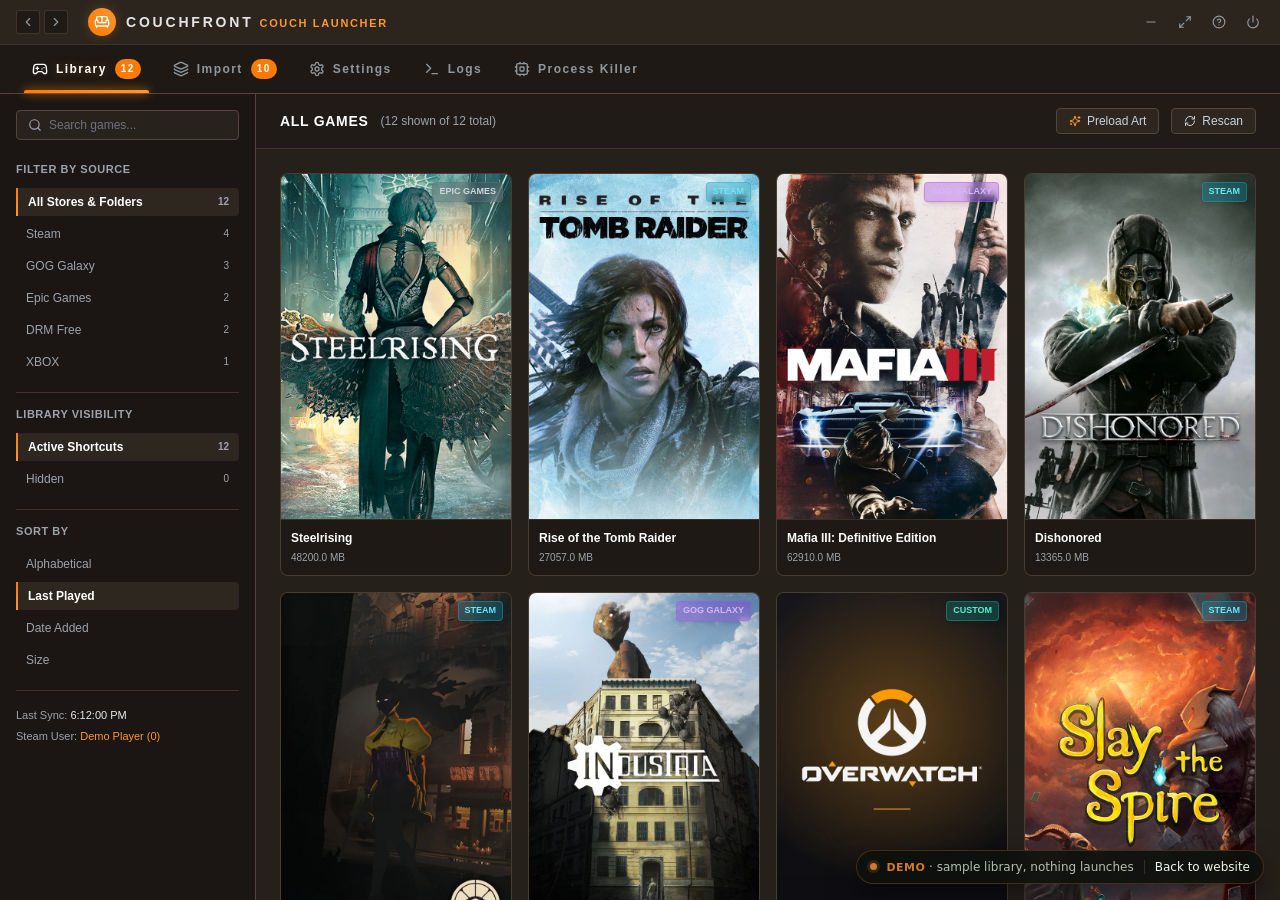
==== demo/index.html @ 8a2bcf3d "Publish site v1.0.0 (17.1 MB exe)" ====
<!doctype html>
<html lang="en">
  <head>
    <meta charset="UTF-8" />
    <meta name="viewport" content="width=device-width, initial-scale=1.0" />
    <meta name="robots" content="noindex" />
    <meta
      name="description"
      content="Interactive browser demo of Couchfront. Browse a sample library, filter by store, open game menus and settings — nothing launches and no files are touched."
    />
    <title>Interactive demo — Couchfront</title>
    <link rel="icon" type="image/png" href="./favicon.png" />
    <script defer src="./assets/index-z06fJjFW.js"></script>
    <link rel="stylesheet" href="./assets/style-DG2fDhxs.css">
  </head>
  <body>
    <div id="root"></div>
  </body>
</html>
---- demo/assets/style-DG2fDhxs.css ----
*,:before,:after{--tw-border-spacing-x: 0;--tw-border-spacing-y: 0;--tw-translate-x: 0;--tw-translate-y: 0;--tw-rotate: 0;--tw-skew-x: 0;--tw-skew-y: 0;--tw-scale-x: 1;--tw-scale-y: 1;--tw-pan-x: ;--tw-pan-y: ;--tw-pinch-zoom: ;--tw-scroll-snap-strictness: proximity;--tw-gradient-from-position: ;--tw-gradient-via-position: ;--tw-gradient-to-position: ;--tw-ordinal: ;--tw-slashed-zero: ;--tw-numeric-figure: ;--tw-numeric-spacing: ;--tw-numeric-fraction: ;--tw-ring-inset: ;--tw-ring-offset-width: 0px;--tw-ring-offset-color: #fff;--tw-ring-color: rgb(59 130 246 / .5);--tw-ring-offset-shadow: 0 0 #0000;--tw-ring-shadow: 0 0 #0000;--tw-shadow: 0 0 #0000;--tw-shadow-colored: 0 0 #0000;--tw-blur: ;--tw-brightness: ;--tw-contrast: ;--tw-grayscale: ;--tw-hue-rotate: ;--tw-invert: ;--tw-saturate: ;--tw-sepia: ;--tw-drop-shadow: ;--tw-backdrop-blur: ;--tw-backdrop-brightness: ;--tw-backdrop-contrast: ;--tw-backdrop-grayscale: ;--tw-backdrop-hue-rotate: ;--tw-backdrop-invert: ;--tw-backdrop-opacity: ;--tw-backdrop-saturate: ;--tw-backdrop-sepia: ;--tw-contain-size: ;--tw-contain-layout: ;--tw-contain-paint: ;--tw-contain-style: }::backdrop{--tw-border-spacing-x: 0;--tw-border-spacing-y: 0;--tw-translate-x: 0;--tw-translate-y: 0;--tw-rotate: 0;--tw-skew-x: 0;--tw-skew-y: 0;--tw-scale-x: 1;--tw-scale-y: 1;--tw-pan-x: ;--tw-pan-y: ;--tw-pinch-zoom: ;--tw-scroll-snap-strictness: proximity;--tw-gradient-from-position: ;--tw-gradient-via-position: ;--tw-gradient-to-position: ;--tw-ordinal: ;--tw-slashed-zero: ;--tw-numeric-figure: ;--tw-numeric-spacing: ;--tw-numeric-fraction: ;--tw-ring-inset: ;--tw-ring-offset-width: 0px;--tw-ring-offset-color: #fff;--tw-ring-color: rgb(59 130 246 / .5);--tw-ring-offset-shadow: 0 0 #0000;--tw-ring-shadow: 0 0 #0000;--tw-shadow: 0 0 #0000;--tw-shadow-colored: 0 0 #0000;--tw-blur: ;--tw-brightness: ;--tw-contrast: ;--tw-grayscale: ;--tw-hue-rotate: ;--tw-invert: ;--tw-saturate: ;--tw-sepia: ;--tw-drop-shadow: ;--tw-backdrop-blur: ;--tw-backdrop-brightness: ;--tw-backdrop-contrast: ;--tw-backdrop-grayscale: ;--tw-backdrop-hue-rotate: ;--tw-backdrop-invert: ;--tw-backdrop-opacity: ;--tw-backdrop-saturate: ;--tw-backdrop-sepia: ;--tw-contain-size: ;--tw-contain-layout: ;--tw-contain-paint: ;--tw-contain-style: }*,:before,:after{box-sizing:border-box;border-width:0;border-style:solid;border-color:#e5e7eb}:before,:after{--tw-content: ""}html,:host{line-height:1.5;-webkit-text-size-adjust:100%;-moz-tab-size:4;-o-tab-size:4;tab-size:4;font-family:ui-sans-serif,system-ui,sans-serif,"Apple Color Emoji","Segoe UI Emoji",Segoe UI Symbol,"Noto Color Emoji";font-feature-settings:normal;font-variation-settings:normal;-webkit-tap-highlight-color:transparent}body{margin:0;line-height:inherit}hr{height:0;color:inherit;border-top-width:1px}abbr:where([title]){-webkit-text-decoration:underline dotted;text-decoration:underline dotted}h1,h2,h3,h4,h5,h6{font-size:inherit;font-weight:inherit}a{color:inherit;text-decoration:inherit}b,strong{font-weight:bolder}code,kbd,samp,pre{font-family:ui-monospace,SFMono-Regular,Menlo,Monaco,Consolas,Liberation Mono,Courier New,monospace;font-feature-settings:normal;font-variation-settings:normal;font-size:1em}small{font-size:80%}sub,sup{font-size:75%;line-height:0;position:relative;vertical-align:baseline}sub{bottom:-.25em}sup{top:-.5em}table{text-indent:0;border-color:inherit;border-collapse:collapse}button,input,optgroup,select,textarea{font-family:inherit;font-feature-settings:inherit;font-variation-settings:inherit;font-size:100%;font-weight:inherit;line-height:inherit;letter-spacing:inherit;color:inherit;margin:0;padding:0}button,select{text-transform:none}button,input:where([type=button]),input:where([type=reset]),input:where([type=submit]){-webkit-appearance:button;background-color:transparent;background-image:none}:-moz-focusring{outline:auto}:-moz-ui-invalid{box-shadow:none}progress{vertical-align:baseline}::-webkit-inner-spin-button,::-webkit-outer-spin-button{height:auto}[type=search]{-webkit-appearance:textfield;outline-offset:-2px}::-webkit-search-decoration{-webkit-appearance:none}::-webkit-file-upload-button{-webkit-appearance:button;font:inherit}summary{display:list-item}blockquote,dl,dd,h1,h2,h3,h4,h5,h6,hr,figure,p,pre{margin:0}fieldset{margin:0;padding:0}legend{padding:0}ol,ul,menu{list-style:none;margin:0;padding:0}dialog{padding:0}textarea{resize:vertical}input::-moz-placeholder,textarea::-moz-placeholder{opacity:1;color:#9ca3af}input::placeholder,textarea::placeholder{opacity:1;color:#9ca3af}button,[role=button]{cursor:pointer}:disabled{cursor:default}img,svg,video,canvas,audio,iframe,embed,object{display:block;vertical-align:middle}img,video{max-width:100%;height:auto}[hidden]:where(:not([hidden=until-found])){display:none}.container{width:100%}@media(min-width:640px){.container{max-width:640px}}@media(min-width:768px){.container{max-width:768px}}@media(min-width:1024px){.container{max-width:1024px}}@media(min-width:1280px){.container{max-width:1280px}}@media(min-width:1536px){.container{max-width:1536px}}.sr-only{position:absolute;width:1px;height:1px;padding:0;margin:-1px;overflow:hidden;clip:rect(0,0,0,0);white-space:nowrap;border-width:0}.pointer-events-none{pointer-events:none}.visible{visibility:visible}.static{position:static}.fixed{position:fixed}.absolute{position:absolute}.relative{position:relative}.inset-0{inset:0}.bottom-4{bottom:1rem}.left-1\/2{left:50%}.left-3{left:.75rem}.right-2{right:.5rem}.right-2\.5{right:.625rem}.right-4{right:1rem}.top-1\/2{top:50%}.top-2{top:.5rem}.z-10{z-index:10}.z-20{z-index:20}.z-50{z-index:50}.z-\[60\]{z-index:60}.col-span-1{grid-column:span 1 / span 1}.col-span-2{grid-column:span 2 / span 2}.col-span-5{grid-column:span 5 / span 5}.col-start-1{grid-column-start:1}.col-start-2{grid-column-start:2}.col-start-3{grid-column-start:3}.row-start-1{grid-row-start:1}.row-start-2{grid-row-start:2}.row-start-3{grid-row-start:3}.mx-0\.5{margin-left:.125rem;margin-right:.125rem}.mx-1\.5{margin-left:.375rem;margin-right:.375rem}.mx-auto{margin-left:auto;margin-right:auto}.mb-1{margin-bottom:.25rem}.mb-2{margin-bottom:.5rem}.mb-4{margin-bottom:1rem}.mb-6{margin-bottom:1.5rem}.mb-auto{margin-bottom:auto}.ml-1{margin-left:.25rem}.ml-2{margin-left:.5rem}.ml-4{margin-left:1rem}.mr-0\.5{margin-right:.125rem}.mr-1{margin-right:.25rem}.mt-0\.5{margin-top:.125rem}.mt-1{margin-top:.25rem}.mt-2{margin-top:.5rem}.mt-3{margin-top:.75rem}.mt-auto{margin-top:auto}.line-clamp-2{overflow:hidden;display:-webkit-box;-webkit-box-orient:vertical;-webkit-line-clamp:2}.block{display:block}.inline-block{display:inline-block}.flex{display:flex}.inline-flex{display:inline-flex}.grid{display:grid}.inline-grid{display:inline-grid}.hidden{display:none}.aspect-\[2\/3\]{aspect-ratio:2/3}.h-1\.5{height:.375rem}.h-12{height:3rem}.h-14{height:3.5rem}.h-16{height:4rem}.h-2{height:.5rem}.h-2\.5{height:.625rem}.h-3{height:.75rem}.h-3\.5{height:.875rem}.h-4{height:1rem}.h-5{height:1.25rem}.h-6{height:1.5rem}.h-64{height:16rem}.h-7{height:1.75rem}.h-\[0\.4375rem\]{height:.4375rem}.h-\[1\.125rem\]{height:1.125rem}.h-full{height:100%}.h-screen{height:100vh}.max-h-24{max-height:6rem}.max-h-48{max-height:12rem}.max-h-72{max-height:18rem}.max-h-80{max-height:20rem}.max-h-\[80vh\]{max-height:80vh}.max-h-\[85vh\]{max-height:85vh}.min-h-\[220px\]{min-height:220px}.w-1\.5{width:.375rem}.w-12{width:3rem}.w-14{width:3.5rem}.w-16{width:4rem}.w-2{width:.5rem}.w-2\.5{width:.625rem}.w-3{width:.75rem}.w-3\.5{width:.875rem}.w-4{width:1rem}.w-5{width:1.25rem}.w-6{width:1.5rem}.w-64{width:16rem}.w-7{width:1.75rem}.w-9{width:2.25rem}.w-\[0\.4375rem\]{width:.4375rem}.w-\[1\.375rem\]{width:1.375rem}.w-full{width:100%}.w-screen{width:100vw}.min-w-0{min-width:0px}.max-w-2xl{max-width:42rem}.max-w-5xl{max-width:64rem}.max-w-7xl{max-width:80rem}.max-w-\[110px\]{max-width:110px}.max-w-\[180px\]{max-width:180px}.max-w-\[200px\]{max-width:200px}.max-w-\[240px\]{max-width:240px}.max-w-full{max-width:100%}.max-w-lg{max-width:32rem}.max-w-md{max-width:28rem}.max-w-sm{max-width:24rem}.max-w-xl{max-width:36rem}.flex-1{flex:1 1 0%}.flex-\[2\]{flex:2}.shrink-0{flex-shrink:0}.-translate-x-1\/2{--tw-translate-x: -50%;transform:translate(var(--tw-translate-x),var(--tw-translate-y)) rotate(var(--tw-rotate)) skew(var(--tw-skew-x)) skewY(var(--tw-skew-y)) scaleX(var(--tw-scale-x)) scaleY(var(--tw-scale-y))}.-translate-y-1\/2{--tw-translate-y: -50%;transform:translate(var(--tw-translate-x),var(--tw-translate-y)) rotate(var(--tw-rotate)) skew(var(--tw-skew-x)) skewY(var(--tw-skew-y)) scaleX(var(--tw-scale-x)) scaleY(var(--tw-scale-y))}.rotate-90{--tw-rotate: 90deg;transform:translate(var(--tw-translate-x),var(--tw-translate-y)) rotate(var(--tw-rotate)) skew(var(--tw-skew-x)) skewY(var(--tw-skew-y)) scaleX(var(--tw-scale-x)) scaleY(var(--tw-scale-y))}@keyframes ping{75%,to{transform:scale(2);opacity:0}}.animate-ping{animation:ping 1s cubic-bezier(0,0,.2,1) infinite}@keyframes pulse{50%{opacity:.5}}.animate-pulse{animation:pulse 2s cubic-bezier(.4,0,.6,1) infinite}@keyframes spin{to{transform:rotate(360deg)}}.animate-spin{animation:spin 1s linear infinite}.cursor-not-allowed{cursor:not-allowed}.cursor-pointer{cursor:pointer}.cursor-wait{cursor:wait}.select-none{-webkit-user-select:none;-moz-user-select:none;user-select:none}.select-text{-webkit-user-select:text;-moz-user-select:text;user-select:text}.resize{resize:both}.appearance-none{-webkit-appearance:none;-moz-appearance:none;appearance:none}.grid-cols-1{grid-template-columns:repeat(1,minmax(0,1fr))}.grid-cols-10{grid-template-columns:repeat(10,minmax(0,1fr))}.grid-cols-12{grid-template-columns:repeat(12,minmax(0,1fr))}.grid-cols-2{grid-template-columns:repeat(2,minmax(0,1fr))}.grid-cols-3{grid-template-columns:repeat(3,minmax(0,1fr))}.grid-cols-7{grid-template-columns:repeat(7,minmax(0,1fr))}.grid-cols-9{grid-template-columns:repeat(9,minmax(0,1fr))}.grid-rows-3{grid-template-rows:repeat(3,minmax(0,1fr))}.flex-col{flex-direction:column}.flex-wrap{flex-wrap:wrap}.items-start{align-items:flex-start}.items-end{align-items:flex-end}.items-center{align-items:center}.items-baseline{align-items:baseline}.items-stretch{align-items:stretch}.justify-end{justify-content:flex-end}.justify-center{justify-content:center}.justify-between{justify-content:space-between}.gap-1{gap:.25rem}.gap-1\.5{gap:.375rem}.gap-2{gap:.5rem}.gap-3{gap:.75rem}.gap-4{gap:1rem}.gap-x-6{-moz-column-gap:1.5rem;column-gap:1.5rem}.gap-y-1\.5{row-gap:.375rem}.space-x-1>:not([hidden])~:not([hidden]){--tw-space-x-reverse: 0;margin-right:calc(.25rem * var(--tw-space-x-reverse));margin-left:calc(.25rem * calc(1 - var(--tw-space-x-reverse)))}.space-x-1\.5>:not([hidden])~:not([hidden]){--tw-space-x-reverse: 0;margin-right:calc(.375rem * var(--tw-space-x-reverse));margin-left:calc(.375rem * calc(1 - var(--tw-space-x-reverse)))}.space-x-2>:not([hidden])~:not([hidden]){--tw-space-x-reverse: 0;margin-right:calc(.5rem * var(--tw-space-x-reverse));margin-left:calc(.5rem * calc(1 - var(--tw-space-x-reverse)))}.space-x-2\.5>:not([hidden])~:not([hidden]){--tw-space-x-reverse: 0;margin-right:calc(.625rem * var(--tw-space-x-reverse));margin-left:calc(.625rem * calc(1 - var(--tw-space-x-reverse)))}.space-x-3>:not([hidden])~:not([hidden]){--tw-space-x-reverse: 0;margin-right:calc(.75rem * var(--tw-space-x-reverse));margin-left:calc(.75rem * calc(1 - var(--tw-space-x-reverse)))}.space-x-4>:not([hidden])~:not([hidden]){--tw-space-x-reverse: 0;margin-right:calc(1rem * var(--tw-space-x-reverse));margin-left:calc(1rem * calc(1 - var(--tw-space-x-reverse)))}.space-x-5>:not([hidden])~:not([hidden]){--tw-space-x-reverse: 0;margin-right:calc(1.25rem * var(--tw-space-x-reverse));margin-left:calc(1.25rem * calc(1 - var(--tw-space-x-reverse)))}.space-y-1>:not([hidden])~:not([hidden]){--tw-space-y-reverse: 0;margin-top:calc(.25rem * calc(1 - var(--tw-space-y-reverse)));margin-bottom:calc(.25rem * var(--tw-space-y-reverse))}.space-y-1\.5>:not([hidden])~:not([hidden]){--tw-space-y-reverse: 0;margin-top:calc(.375rem * calc(1 - var(--tw-space-y-reverse)));margin-bottom:calc(.375rem * var(--tw-space-y-reverse))}.space-y-2>:not([hidden])~:not([hidden]){--tw-space-y-reverse: 0;margin-top:calc(.5rem * calc(1 - var(--tw-space-y-reverse)));margin-bottom:calc(.5rem * var(--tw-space-y-reverse))}.space-y-3>:not([hidden])~:not([hidden]){--tw-space-y-reverse: 0;margin-top:calc(.75rem * calc(1 - var(--tw-space-y-reverse)));margin-bottom:calc(.75rem * var(--tw-space-y-reverse))}.space-y-4>:not([hidden])~:not([hidden]){--tw-space-y-reverse: 0;margin-top:calc(1rem * calc(1 - var(--tw-space-y-reverse)));margin-bottom:calc(1rem * var(--tw-space-y-reverse))}.space-y-5>:not([hidden])~:not([hidden]){--tw-space-y-reverse: 0;margin-top:calc(1.25rem * calc(1 - var(--tw-space-y-reverse)));margin-bottom:calc(1.25rem * var(--tw-space-y-reverse))}.space-y-6>:not([hidden])~:not([hidden]){--tw-space-y-reverse: 0;margin-top:calc(1.5rem * calc(1 - var(--tw-space-y-reverse)));margin-bottom:calc(1.5rem * var(--tw-space-y-reverse))}.space-y-8>:not([hidden])~:not([hidden]){--tw-space-y-reverse: 0;margin-top:calc(2rem * calc(1 - var(--tw-space-y-reverse)));margin-bottom:calc(2rem * var(--tw-space-y-reverse))}.divide-y>:not([hidden])~:not([hidden]){--tw-divide-y-reverse: 0;border-top-width:calc(1px * calc(1 - var(--tw-divide-y-reverse)));border-bottom-width:calc(1px * var(--tw-divide-y-reverse))}.divide-\[rgb\(var\(--c-border\)\/0\.4\)\]>:not([hidden])~:not([hidden]){border-color:rgb(var(--c-border)/.4)}.self-end{align-self:flex-end}.overflow-hidden{overflow:hidden}.overflow-x-auto{overflow-x:auto}.overflow-y-auto{overflow-y:auto}.truncate{overflow:hidden;text-overflow:ellipsis;white-space:nowrap}.whitespace-nowrap{white-space:nowrap}.break-all{word-break:break-all}.rounded{border-radius:.25rem}.rounded-2xl{border-radius:1rem}.rounded-full{border-radius:9999px}.rounded-lg{border-radius:.5rem}.rounded-xl{border-radius:.75rem}.border{border-width:1px}.border-0{border-width:0px}.border-b{border-bottom-width:1px}.border-l-2{border-left-width:2px}.border-r{border-right-width:1px}.border-t{border-top-width:1px}.border-\[rgb\(var\(--c-a1\)\)\]{border-color:rgb(var(--c-a1))}.border-\[rgb\(var\(--c-a1\)\/0\.3\)\]{border-color:rgb(var(--c-a1)/.3)}.border-\[rgb\(var\(--c-a1\)\/0\.4\)\]{border-color:rgb(var(--c-a1)/.4)}.border-\[rgb\(var\(--c-a1\)\/0\.6\)\]{border-color:rgb(var(--c-a1)/.6)}.border-\[rgb\(var\(--c-a2\)\/0\.3\)\]{border-color:rgb(var(--c-a2)/.3)}.border-\[rgb\(var\(--c-border\)\)\]{border-color:rgb(var(--c-border))}.border-\[rgb\(var\(--c-border\)\/0\.3\)\]{border-color:rgb(var(--c-border)/.3)}.border-\[rgb\(var\(--c-border\)\/0\.35\)\]{border-color:rgb(var(--c-border)/.35)}.border-\[rgb\(var\(--c-border\)\/0\.4\)\]{border-color:rgb(var(--c-border)/.4)}.border-\[rgb\(var\(--c-border\)\/0\.5\)\]{border-color:rgb(var(--c-border)/.5)}.border-\[rgb\(var\(--c-border\)\/0\.6\)\]{border-color:rgb(var(--c-border)/.6)}.border-\[rgb\(var\(--c-border\)\/0\.7\)\]{border-color:rgb(var(--c-border)/.7)}.border-amber-400{--tw-border-opacity: 1;border-color:rgb(251 191 36 / var(--tw-border-opacity, 1))}.border-amber-500\/40{border-color:#f59e0b66}.border-blue-500\/40{border-color:#3b82f666}.border-current{border-color:currentColor}.border-cyan-500\/40{border-color:#06b6d466}.border-emerald-400{--tw-border-opacity: 1;border-color:rgb(52 211 153 / var(--tw-border-opacity, 1))}.border-emerald-500\/40{border-color:#10b98166}.border-emerald-500\/50{border-color:#10b98180}.border-gray-500\/40{border-color:#6b728066}.border-green-500\/60{border-color:#22c55e99}.border-indigo-500\/40{border-color:#6366f166}.border-purple-500\/40{border-color:#a855f766}.border-red-500\/30{border-color:#ef44444d}.border-red-500\/70{border-color:#ef4444b3}.border-red-800{--tw-border-opacity: 1;border-color:rgb(153 27 27 / var(--tw-border-opacity, 1))}.border-red-900\/50{border-color:#7f1d1d80}.border-sky-500\/40{border-color:#0ea5e966}.border-teal-500\/40{border-color:#14b8a666}.border-yellow-500\/40{border-color:#eab30866}.bg-\[\#107c41\]\/80{background-color:#107c41cc}.bg-\[\#1e2f2b\]{--tw-bg-opacity: 1;background-color:rgb(30 47 43 / var(--tw-bg-opacity, 1))}.bg-\[\#24354a\]{--tw-bg-opacity: 1;background-color:rgb(36 53 74 / var(--tw-bg-opacity, 1))}.bg-\[\#2b2024\]{--tw-bg-opacity: 1;background-color:rgb(43 32 36 / var(--tw-bg-opacity, 1))}.bg-\[\#3a1214\]\/95{background-color:#3a1214f2}.bg-\[rgb\(var\(--c-a1\)\)\]{background-color:rgb(var(--c-a1))}.bg-\[rgb\(var\(--c-a1\)\/0\.1\)\]{background-color:rgb(var(--c-a1)/.1)}.bg-\[rgb\(var\(--c-a1\)\/0\.15\)\]{background-color:rgb(var(--c-a1)/.15)}.bg-\[rgb\(var\(--c-a1\)\/0\.2\)\]{background-color:rgb(var(--c-a1)/.2)}.bg-\[rgb\(var\(--c-bg\)\)\]{background-color:rgb(var(--c-bg))}.bg-\[rgb\(var\(--c-bg2\)\)\]{background-color:rgb(var(--c-bg2))}.bg-\[rgb\(var\(--c-body\)\)\]{background-color:rgb(var(--c-body))}.bg-\[rgb\(var\(--c-body\)\/0\.5\)\]{background-color:rgb(var(--c-body)/.5)}.bg-\[rgb\(var\(--c-body\)\/0\.8\)\]{background-color:rgb(var(--c-body)/.8)}.bg-\[rgb\(var\(--c-body\)\/0\.85\)\]{background-color:rgb(var(--c-body)/.85)}.bg-\[rgb\(var\(--c-body\)\/0\.9\)\]{background-color:rgb(var(--c-body)/.9)}.bg-\[rgb\(var\(--c-card\)\)\]{background-color:rgb(var(--c-card))}.bg-\[rgb\(var\(--c-card\)\/0\.4\)\]{background-color:rgb(var(--c-card)/.4)}.bg-\[rgb\(var\(--c-header2\)\)\]{background-color:rgb(var(--c-header2))}.bg-\[rgb\(var\(--c-input\)\)\]{background-color:rgb(var(--c-input))}.bg-amber-400{--tw-bg-opacity: 1;background-color:rgb(251 191 36 / var(--tw-bg-opacity, 1))}.bg-amber-600{--tw-bg-opacity: 1;background-color:rgb(217 119 6 / var(--tw-bg-opacity, 1))}.bg-amber-600\/30{background-color:#d977064d}.bg-amber-600\/80{background-color:#d97706cc}.bg-amber-950\/90{background-color:#451a03e6}.bg-black\/40{background-color:#0006}.bg-black\/70{background-color:#000000b3}.bg-black\/80{background-color:#000c}.bg-blue-600\/30{background-color:#2563eb4d}.bg-current{background-color:currentColor}.bg-cyan-600\/30{background-color:#0891b24d}.bg-emerald-400{--tw-bg-opacity: 1;background-color:rgb(52 211 153 / var(--tw-bg-opacity, 1))}.bg-emerald-600{--tw-bg-opacity: 1;background-color:rgb(5 150 105 / var(--tw-bg-opacity, 1))}.bg-emerald-600\/30{background-color:#0596694d}.bg-emerald-600\/80{background-color:#059669cc}.bg-emerald-900\/60{background-color:#064e3b99}.bg-emerald-950{--tw-bg-opacity: 1;background-color:rgb(2 44 34 / var(--tw-bg-opacity, 1))}.bg-emerald-950\/80{background-color:#022c22cc}.bg-emerald-950\/90{background-color:#022c22e6}.bg-gray-600\/30{background-color:#4b55634d}.bg-gray-600\/60{background-color:#4b556399}.bg-green-600\/20{background-color:#16a34a33}.bg-indigo-600\/30{background-color:#4f46e54d}.bg-purple-600\/30{background-color:#9333ea4d}.bg-red-600{--tw-bg-opacity: 1;background-color:rgb(220 38 38 / var(--tw-bg-opacity, 1))}.bg-red-600\/80{background-color:#dc2626cc}.bg-red-800{--tw-bg-opacity: 1;background-color:rgb(153 27 27 / var(--tw-bg-opacity, 1))}.bg-red-900\/60{background-color:#7f1d1d99}.bg-sky-600\/30{background-color:#0284c74d}.bg-teal-600\/30{background-color:#0d94884d}.bg-transparent{background-color:transparent}.bg-white\/15{background-color:#ffffff26}.bg-yellow-600\/30{background-color:#ca8a044d}.bg-gradient-to-r{background-image:linear-gradient(to right,var(--tw-gradient-stops))}.bg-gradient-to-tr{background-image:linear-gradient(to top right,var(--tw-gradient-stops))}.from-\[rgb\(var\(--c-a1\)\)\]{--tw-gradient-from: rgb(var(--c-a1)) var(--tw-gradient-from-position);--tw-gradient-to: rgb(var(--c-a1) / 0) var(--tw-gradient-to-position);--tw-gradient-stops: var(--tw-gradient-from), var(--tw-gradient-to)}.to-\[rgb\(var\(--c-g1\)\)\]{--tw-gradient-to: rgb(var(--c-g1)) var(--tw-gradient-to-position)}.fill-current{fill:currentColor}.object-contain{-o-object-fit:contain;object-fit:contain}.object-cover{-o-object-fit:cover;object-fit:cover}.p-0{padding:0}.p-1{padding:.25rem}.p-1\.5{padding:.375rem}.p-2\.5{padding:.625rem}.p-3{padding:.75rem}.p-4{padding:1rem}.p-5{padding:1.25rem}.p-6{padding:1.5rem}.p-8{padding:2rem}.px-1{padding-left:.25rem;padding-right:.25rem}.px-1\.5{padding-left:.375rem;padding-right:.375rem}.px-2{padding-left:.5rem;padding-right:.5rem}.px-2\.5{padding-left:.625rem;padding-right:.625rem}.px-3{padding-left:.75rem;padding-right:.75rem}.px-4{padding-left:1rem;padding-right:1rem}.px-5{padding-left:1.25rem;padding-right:1.25rem}.px-6{padding-left:1.5rem;padding-right:1.5rem}.px-8{padding-left:2rem;padding-right:2rem}.py-0\.5{padding-top:.125rem;padding-bottom:.125rem}.py-1{padding-top:.25rem;padding-bottom:.25rem}.py-1\.5{padding-top:.375rem;padding-bottom:.375rem}.py-2{padding-top:.5rem;padding-bottom:.5rem}.py-2\.5{padding-top:.625rem;padding-bottom:.625rem}.py-3{padding-top:.75rem;padding-bottom:.75rem}.py-3\.5{padding-top:.875rem;padding-bottom:.875rem}.py-6{padding-top:1.5rem;padding-bottom:1.5rem}.py-8{padding-top:2rem;padding-bottom:2rem}.pb-2{padding-bottom:.5rem}.pb-3{padding-bottom:.75rem}.pb-4{padding-bottom:1rem}.pl-8{padding-left:2rem}.pr-1{padding-right:.25rem}.pr-3{padding-right:.75rem}.pr-4{padding-right:1rem}.pr-8{padding-right:2rem}.pt-0\.5{padding-top:.125rem}.pt-1{padding-top:.25rem}.pt-2{padding-top:.5rem}.pt-3{padding-top:.75rem}.pt-4{padding-top:1rem}.pt-6{padding-top:1.5rem}.text-left{text-align:left}.text-center{text-align:center}.text-right{text-align:right}.align-middle{vertical-align:middle}.font-mono{font-family:ui-monospace,SFMono-Regular,Menlo,Monaco,Consolas,Liberation Mono,Courier New,monospace}.font-sans{font-family:ui-sans-serif,system-ui,sans-serif,"Apple Color Emoji","Segoe UI Emoji",Segoe UI Symbol,"Noto Color Emoji"}.font-steam{font-family:Motiva Sans,Inter,-apple-system,BlinkMacSystemFont,Segoe UI,Roboto,sans-serif}.text-3xl{font-size:1.875rem;line-height:2.25rem}.text-\[0\.5625rem\]{font-size:.5625rem}.text-\[0\.625rem\]{font-size:.625rem}.text-\[0\.65rem\]{font-size:.65rem}.text-\[0\.6875rem\]{font-size:.6875rem}.text-\[0\.6rem\]{font-size:.6rem}.text-base{font-size:1rem;line-height:1.5rem}.text-lg{font-size:1.125rem;line-height:1.75rem}.text-sm{font-size:.875rem;line-height:1.25rem}.text-xs{font-size:.75rem;line-height:1rem}.font-black{font-weight:900}.font-bold{font-weight:700}.font-extrabold{font-weight:800}.font-medium{font-weight:500}.font-normal{font-weight:400}.font-semibold{font-weight:600}.uppercase{text-transform:uppercase}.italic{font-style:italic}.leading-relaxed{line-height:1.625}.leading-snug{line-height:1.375}.tracking-\[0\.15em\]{letter-spacing:.15em}.tracking-\[0\.2em\]{letter-spacing:.2em}.tracking-wide{letter-spacing:.025em}.tracking-wider{letter-spacing:.05em}.text-\[\#8f98a0\]{--tw-text-opacity: 1;color:rgb(143 152 160 / var(--tw-text-opacity, 1))}.text-\[\#e5e5e5\]{--tw-text-opacity: 1;color:rgb(229 229 229 / var(--tw-text-opacity, 1))}.text-\[rgb\(var\(--c-a1\)\)\]{color:rgb(var(--c-a1))}.text-\[rgb\(var\(--c-a2\)\)\]{color:rgb(var(--c-a2))}.text-\[rgb\(var\(--c-border\)\)\]{color:rgb(var(--c-border))}.text-\[var\(--a-on1\)\]{color:var(--a-on1)}.text-amber-300{--tw-text-opacity: 1;color:rgb(252 211 77 / var(--tw-text-opacity, 1))}.text-amber-400{--tw-text-opacity: 1;color:rgb(251 191 36 / var(--tw-text-opacity, 1))}.text-amber-400\/90{color:#fbbf24e6}.text-blue-300{--tw-text-opacity: 1;color:rgb(147 197 253 / var(--tw-text-opacity, 1))}.text-cyan-300{--tw-text-opacity: 1;color:rgb(103 232 249 / var(--tw-text-opacity, 1))}.text-emerald-300{--tw-text-opacity: 1;color:rgb(110 231 183 / var(--tw-text-opacity, 1))}.text-emerald-400{--tw-text-opacity: 1;color:rgb(52 211 153 / var(--tw-text-opacity, 1))}.text-gray-200{--tw-text-opacity: 1;color:rgb(229 231 235 / var(--tw-text-opacity, 1))}.text-gray-300{--tw-text-opacity: 1;color:rgb(209 213 219 / var(--tw-text-opacity, 1))}.text-gray-400{--tw-text-opacity: 1;color:rgb(156 163 175 / var(--tw-text-opacity, 1))}.text-gray-500{--tw-text-opacity: 1;color:rgb(107 114 128 / var(--tw-text-opacity, 1))}.text-green-300{--tw-text-opacity: 1;color:rgb(134 239 172 / var(--tw-text-opacity, 1))}.text-indigo-300{--tw-text-opacity: 1;color:rgb(165 180 252 / var(--tw-text-opacity, 1))}.text-purple-300{--tw-text-opacity: 1;color:rgb(216 180 254 / var(--tw-text-opacity, 1))}.text-red-100{--tw-text-opacity: 1;color:rgb(254 226 226 / var(--tw-text-opacity, 1))}.text-red-200{--tw-text-opacity: 1;color:rgb(254 202 202 / var(--tw-text-opacity, 1))}.text-red-300{--tw-text-opacity: 1;color:rgb(252 165 165 / var(--tw-text-opacity, 1))}.text-red-400{--tw-text-opacity: 1;color:rgb(248 113 113 / var(--tw-text-opacity, 1))}.text-sky-300{--tw-text-opacity: 1;color:rgb(125 211 252 / var(--tw-text-opacity, 1))}.text-teal-300{--tw-text-opacity: 1;color:rgb(94 234 212 / var(--tw-text-opacity, 1))}.text-white{--tw-text-opacity: 1;color:rgb(255 255 255 / var(--tw-text-opacity, 1))}.text-yellow-300{--tw-text-opacity: 1;color:rgb(253 224 71 / var(--tw-text-opacity, 1))}.text-yellow-400{--tw-text-opacity: 1;color:rgb(250 204 21 / var(--tw-text-opacity, 1))}.underline{text-decoration-line:underline}.antialiased{-webkit-font-smoothing:antialiased;-moz-osx-font-smoothing:grayscale}.placeholder-gray-500::-moz-placeholder{--tw-placeholder-opacity: 1;color:rgb(107 114 128 / var(--tw-placeholder-opacity, 1))}.placeholder-gray-500::placeholder{--tw-placeholder-opacity: 1;color:rgb(107 114 128 / var(--tw-placeholder-opacity, 1))}.accent-\[rgb\(var\(--c-a1\)\)\]{accent-color:rgb(var(--c-a1))}.opacity-0{opacity:0}.opacity-100{opacity:1}.opacity-40{opacity:.4}.opacity-50{opacity:.5}.opacity-60{opacity:.6}.opacity-70{opacity:.7}.opacity-75{opacity:.75}.opacity-80{opacity:.8}.shadow{--tw-shadow: 0 1px 3px 0 rgb(0 0 0 / .1), 0 1px 2px -1px rgb(0 0 0 / .1);--tw-shadow-colored: 0 1px 3px 0 var(--tw-shadow-color), 0 1px 2px -1px var(--tw-shadow-color);box-shadow:var(--tw-ring-offset-shadow, 0 0 #0000),var(--tw-ring-shadow, 0 0 #0000),var(--tw-shadow)}.shadow-2xl{--tw-shadow: 0 25px 50px -12px rgb(0 0 0 / .25);--tw-shadow-colored: 0 25px 50px -12px var(--tw-shadow-color);box-shadow:var(--tw-ring-offset-shadow, 0 0 #0000),var(--tw-ring-shadow, 0 0 #0000),var(--tw-shadow)}.shadow-\[0_0_20px_rgb\(var\(--c-a1\)\/0\.28\)\]{--tw-shadow: 0 0 20px rgb(var(--c-a1)/.28);--tw-shadow-colored: 0 0 20px var(--tw-shadow-color);box-shadow:var(--tw-ring-offset-shadow, 0 0 #0000),var(--tw-ring-shadow, 0 0 #0000),var(--tw-shadow)}.shadow-\[0_0_25px_rgba\(52\,211\,153\,0\.6\)\]{--tw-shadow: 0 0 25px rgba(52,211,153,.6);--tw-shadow-colored: 0 0 25px var(--tw-shadow-color);box-shadow:var(--tw-ring-offset-shadow, 0 0 #0000),var(--tw-ring-shadow, 0 0 #0000),var(--tw-shadow)}.shadow-inner{--tw-shadow: inset 0 2px 4px 0 rgb(0 0 0 / .05);--tw-shadow-colored: inset 0 2px 4px 0 var(--tw-shadow-color);box-shadow:var(--tw-ring-offset-shadow, 0 0 #0000),var(--tw-ring-shadow, 0 0 #0000),var(--tw-shadow)}.shadow-md{--tw-shadow: 0 4px 6px -1px rgb(0 0 0 / .1), 0 2px 4px -2px rgb(0 0 0 / .1);--tw-shadow-colored: 0 4px 6px -1px var(--tw-shadow-color), 0 2px 4px -2px var(--tw-shadow-color);box-shadow:var(--tw-ring-offset-shadow, 0 0 #0000),var(--tw-ring-shadow, 0 0 #0000),var(--tw-shadow)}.shadow-sm{--tw-shadow: 0 1px 2px 0 rgb(0 0 0 / .05);--tw-shadow-colored: 0 1px 2px 0 var(--tw-shadow-color);box-shadow:var(--tw-ring-offset-shadow, 0 0 #0000),var(--tw-ring-shadow, 0 0 #0000),var(--tw-shadow)}.shadow-steam{--tw-shadow: 0 0 12px rgba(140, 224, 74, .25);--tw-shadow-colored: 0 0 12px var(--tw-shadow-color);box-shadow:var(--tw-ring-offset-shadow, 0 0 #0000),var(--tw-ring-shadow, 0 0 #0000),var(--tw-shadow)}.shadow-steamGlow{--tw-shadow: 0 0 20px rgba(140, 224, 74, .45);--tw-shadow-colored: 0 0 20px var(--tw-shadow-color);box-shadow:var(--tw-ring-offset-shadow, 0 0 #0000),var(--tw-ring-shadow, 0 0 #0000),var(--tw-shadow)}.outline-none{outline:2px solid transparent;outline-offset:2px}.ring-1{--tw-ring-offset-shadow: var(--tw-ring-inset) 0 0 0 var(--tw-ring-offset-width) var(--tw-ring-offset-color);--tw-ring-shadow: var(--tw-ring-inset) 0 0 0 calc(1px + var(--tw-ring-offset-width)) var(--tw-ring-color);box-shadow:var(--tw-ring-offset-shadow),var(--tw-ring-shadow),var(--tw-shadow, 0 0 #0000)}.ring-4{--tw-ring-offset-shadow: var(--tw-ring-inset) 0 0 0 var(--tw-ring-offset-width) var(--tw-ring-offset-color);--tw-ring-shadow: var(--tw-ring-inset) 0 0 0 calc(4px + var(--tw-ring-offset-width)) var(--tw-ring-color);box-shadow:var(--tw-ring-offset-shadow),var(--tw-ring-shadow),var(--tw-shadow, 0 0 #0000)}.ring-\[rgb\(var\(--c-a1\)\/0\.5\)\]{--tw-ring-color: rgb(var(--c-a1)/.5)}.ring-\[rgb\(var\(--c-a2\)\/0\.4\)\]{--tw-ring-color: rgb(var(--c-a2)/.4)}.ring-emerald-400\/50{--tw-ring-color: rgb(52 211 153 / .5)}.blur{--tw-blur: blur(8px);filter:var(--tw-blur) var(--tw-brightness) var(--tw-contrast) var(--tw-grayscale) var(--tw-hue-rotate) var(--tw-invert) var(--tw-saturate) var(--tw-sepia) var(--tw-drop-shadow)}.grayscale{--tw-grayscale: grayscale(100%);filter:var(--tw-blur) var(--tw-brightness) var(--tw-contrast) var(--tw-grayscale) var(--tw-hue-rotate) var(--tw-invert) var(--tw-saturate) var(--tw-sepia) var(--tw-drop-shadow)}.filter{filter:var(--tw-blur) var(--tw-brightness) var(--tw-contrast) var(--tw-grayscale) var(--tw-hue-rotate) var(--tw-invert) var(--tw-saturate) var(--tw-sepia) var(--tw-drop-shadow)}.backdrop-blur-\[2px\]{--tw-backdrop-blur: blur(2px);backdrop-filter:var(--tw-backdrop-blur) var(--tw-backdrop-brightness) var(--tw-backdrop-contrast) var(--tw-backdrop-grayscale) var(--tw-backdrop-hue-rotate) var(--tw-backdrop-invert) var(--tw-backdrop-opacity) var(--tw-backdrop-saturate) var(--tw-backdrop-sepia)}.backdrop-blur-sm{--tw-backdrop-blur: blur(4px);backdrop-filter:var(--tw-backdrop-blur) var(--tw-backdrop-brightness) var(--tw-backdrop-contrast) var(--tw-backdrop-grayscale) var(--tw-backdrop-hue-rotate) var(--tw-backdrop-invert) var(--tw-backdrop-opacity) var(--tw-backdrop-saturate) var(--tw-backdrop-sepia)}.backdrop-blur-xl{--tw-backdrop-blur: blur(24px);backdrop-filter:var(--tw-backdrop-blur) var(--tw-backdrop-brightness) var(--tw-backdrop-contrast) var(--tw-backdrop-grayscale) var(--tw-backdrop-hue-rotate) var(--tw-backdrop-invert) var(--tw-backdrop-opacity) var(--tw-backdrop-saturate) var(--tw-backdrop-sepia)}.transition{transition-property:color,background-color,border-color,text-decoration-color,fill,stroke,opacity,box-shadow,transform,filter,backdrop-filter;transition-timing-function:cubic-bezier(.4,0,.2,1);transition-duration:.15s}.transition-all{transition-property:all;transition-timing-function:cubic-bezier(.4,0,.2,1);transition-duration:.15s}.transition-colors{transition-property:color,background-color,border-color,text-decoration-color,fill,stroke;transition-timing-function:cubic-bezier(.4,0,.2,1);transition-duration:.15s}.transition-opacity{transition-property:opacity;transition-timing-function:cubic-bezier(.4,0,.2,1);transition-duration:.15s}.transition-transform{transition-property:transform;transition-timing-function:cubic-bezier(.4,0,.2,1);transition-duration:.15s}.duration-200{transition-duration:.2s}.duration-300{transition-duration:.3s}.duration-500{transition-duration:.5s}:root{color-scheme:dark;--c-body: 26 22 18;--c-bg: 38 32 26;--c-bg2: 30 25 20;--c-header2: 44 37 30;--c-input: 40 34 28;--c-card: 46 39 31;--c-card-hover: 62 52 42;--c-border: 84 70 58;--c-thumb: 100 84 68;--c-thumb-hover: 130 110 90;--c-a1: 255 123 0;--c-a2: 255 149 51;--c-g1: 255 149 51;--a-deep: #a65000;--a-deep2: #803e00;--a-hover1: #d96900;--a-hover2: #bf5c00;--a-light: #ffca99;--a-on1: #ffffff;color:#e5e5e5}[data-theme=steam]{--c-body: 23 26 33;--c-bg: 27 40 56;--c-bg2: 20 28 36;--c-header2: 30 38 50;--c-input: 18 27 36;--c-card: 33 44 61;--c-card-hover: 42 58 80;--c-border: 49 65 89;--c-thumb: 37 51 68;--c-thumb-hover: 57 77 101}[data-theme=oled]{--c-body: 0 0 0;--c-bg: 0 0 0;--c-bg2: 5 5 5;--c-header2: 10 10 10;--c-input: 10 10 10;--c-card: 13 13 13;--c-card-hover: 30 30 30;--c-border: 38 38 38;--c-thumb: 42 42 42;--c-thumb-hover: 70 70 70}[data-theme=cocoa]{--c-body: 26 22 18;--c-bg: 38 32 26;--c-bg2: 30 25 20;--c-header2: 44 37 30;--c-input: 40 34 28;--c-card: 46 39 31;--c-card-hover: 62 52 42;--c-border: 84 70 58;--c-thumb: 100 84 68;--c-thumb-hover: 130 110 90}[data-theme=dracula]{--c-body: 30 32 42;--c-bg: 40 42 54;--c-bg2: 34 36 47;--c-header2: 48 50 64;--c-input: 52 55 73;--c-card: 55 58 78;--c-card-hover: 68 71 90;--c-border: 98 102 130;--c-thumb: 110 115 145;--c-thumb-hover: 150 155 185}[data-theme=daylight]{--c-body: 240 244 248;--c-bg: 255 255 255;--c-bg2: 235 239 244;--c-header2: 255 255 255;--c-input: 255 255 255;--c-card: 255 255 255;--c-card-hover: 235 239 245;--c-border: 203 213 225;--c-thumb: 180 192 205;--c-thumb-hover: 140 155 175}[data-theme=smarties]{--c-body: 255 251 253;--c-bg: 255 255 255;--c-bg2: 253 242 248;--c-header2: 240 253 244;--c-input: 255 255 255;--c-card: 250 245 255;--c-card-hover: 224 242 254;--c-border: 226 214 250;--c-thumb: 199 183 230;--c-thumb-hover: 170 150 215}[data-theme=gummie]{--c-body: 12 10 18;--c-bg: 24 16 38;--c-bg2: 18 12 30;--c-header2: 32 22 52;--c-input: 30 20 50;--c-card: 38 26 62;--c-card-hover: 52 34 84;--c-border: 110 80 180;--c-thumb: 120 90 190;--c-thumb-hover: 160 130 230}[data-theme=cyberpunk]{--c-body: 9 10 14;--c-bg: 13 15 22;--c-bg2: 10 11 17;--c-header2: 17 19 28;--c-input: 15 17 26;--c-card: 21 24 35;--c-card-hover: 30 34 50;--c-border: 52 58 84;--c-thumb: 66 74 108;--c-thumb-hover: 92 102 145}[data-theme=daylight],[data-theme=smarties]{color-scheme:light}[data-theme=daylight] body,[data-theme=smarties] body{color:#1c2530}[data-theme=daylight] input,[data-theme=daylight] select,[data-theme=daylight] textarea,[data-theme=smarties] input,[data-theme=smarties] select,[data-theme=smarties] textarea{color:#111827}[data-theme=daylight] .text-white:not([class*=bg-]),[data-theme=daylight] .text-gray-300:not([class*=bg-]),[data-theme=daylight] .text-gray-400:not([class*=bg-]),[data-theme=smarties] .text-white:not([class*=bg-]),[data-theme=smarties] .text-gray-300:not([class*=bg-]),[data-theme=smarties] .text-gray-400:not([class*=bg-]){color:#1c2530}[data-theme=daylight] .hover\:text-white:hover,[data-theme=smarties] .hover\:text-white:hover{color:#1c2530}[data-theme=daylight] :is([class*="bg-[rgb(var(--c-card)"],[class*="bg-[rgb(var(--c-input)"],[class*="bg-[rgb(var(--c-body)"],[class*="bg-[rgb(var(--c-bg"],[class*="bg-[rgb(var(--c-header2)"],[class*="bg-[rgb(var(--c-thumb)"],[class*="bg-[rgb(var(--c-a1)/"],[class*="bg-[rgb(var(--c-a2)/"]):is(.text-white,.text-gray-200,.text-gray-300,.text-gray-400),[data-theme=smarties] :is([class*="bg-[rgb(var(--c-card)"],[class*="bg-[rgb(var(--c-input)"],[class*="bg-[rgb(var(--c-body)"],[class*="bg-[rgb(var(--c-bg"],[class*="bg-[rgb(var(--c-header2)"],[class*="bg-[rgb(var(--c-thumb)"],[class*="bg-[rgb(var(--c-a1)/"],[class*="bg-[rgb(var(--c-a2)/"]):is(.text-white,.text-gray-200,.text-gray-300,.text-gray-400){color:#1c2530}[data-theme=daylight] .steam-btn-secondary,[data-theme=smarties] .steam-btn-secondary{color:#475569}[data-theme=daylight] .steam-btn-secondary:hover,[data-theme=smarties] .steam-btn-secondary:hover,[data-theme=daylight] .steam-nav-arrow,[data-theme=smarties] .steam-nav-arrow,[data-theme=daylight] .steam-nav-arrow:hover,[data-theme=smarties] .steam-nav-arrow:hover{color:#1c2530}[data-theme=daylight] .text-\[\#8f98a0\],[data-theme=smarties] .text-\[\#8f98a0\]{color:#4b5563}[data-theme=daylight] .hover\:text-\[\#c6d4df\]:hover,[data-theme=smarties] .hover\:text-\[\#c6d4df\]:hover{color:#1c2530}[data-theme=daylight] #logs-scroll-container .text-red-400,[data-theme=smarties] #logs-scroll-container .text-red-400{color:#b91c1c}[data-theme=daylight] #logs-scroll-container .text-yellow-400,[data-theme=smarties] #logs-scroll-container .text-yellow-400{color:#a16207}[data-accent=amber]{--c-a1: 176 92 23;--c-a2: 192 106 36;--c-g1: 248 220 174;--a-deep: #8d4a15;--a-deep2: #713a10;--a-hover1: #bf6a1e;--a-hover2: #a25716;--a-light: #ffe4c6;--a-on1: #ffffff}[data-accent=brown]{--c-a1: 138 90 59;--c-a2: 165 115 80;--c-g1: 165 115 80;--a-deep: #5f3d26;--a-deep2: #4a2f1d;--a-hover1: #76492e;--a-hover2: #633d26;--a-light: #e8cbb4;--a-on1: #ffffff}[data-accent=green]{--c-a1: 115 208 56;--c-a2: 140 224 74;--c-g1: 140 224 74;--a-deep: #5c7e10;--a-deep2: #4b6c0c;--a-hover1: #6fa013;--a-hover2: #5a850e;--a-light: #d2efa9;--a-on1: #ffffff}[data-accent=blue]{--c-a1: 74 158 255;--c-a2: 108 176 255;--c-g1: 108 176 255;--a-deep: #1a5fb4;--a-deep2: #14487f;--a-hover1: #3a86e8;--a-hover2: #2a6fc4;--a-light: #d8ebff;--a-on1: #ffffff}[data-accent=purple]{--c-a1: 177 138 255;--c-a2: 200 170 255;--c-g1: 200 170 255;--a-deep: #6b45c0;--a-deep2: #55369a;--a-hover1: #8a63e8;--a-hover2: #7350cf;--a-light: #eee2ff;--a-on1: #ffffff}[data-accent=orange]{--c-a1: 255 123 0;--c-a2: 255 149 51;--c-g1: 255 149 51;--a-deep: #a65000;--a-deep2: #803e00;--a-hover1: #d96900;--a-hover2: #bf5c00;--a-light: #ffca99;--a-on1: #ffffff}[data-accent=yellow]{--c-a1: 252 238 10;--c-a2: 0 240 255;--c-g1: 0 240 255;--a-deep: #8f8500;--a-deep2: #6b6400;--a-hover1: #c4ba00;--a-hover2: #a89f00;--a-light: #fffbe0;--a-on1: #1c1a00}body{margin:0;padding:0;background-color:rgb(var(--c-body));color:#e5e5e5;font-family:Motiva Sans,Inter,-apple-system,BlinkMacSystemFont,Segoe UI,Roboto,sans-serif;overflow:hidden;-webkit-user-select:none;-moz-user-select:none;user-select:none}::-webkit-scrollbar{width:8px;height:8px}::-webkit-scrollbar-track{background:rgb(var(--c-input))}::-webkit-scrollbar-thumb{background:rgb(var(--c-thumb));border-radius:4px}::-webkit-scrollbar-thumb:hover{background:rgb(var(--c-thumb-hover))}@keyframes slow-flash{0%,to{opacity:1}50%{opacity:.35}}.slow-flash{animation:slow-flash 2.8s ease-in-out infinite}.steam-btn-green{background:linear-gradient(to right,var(--a-deep),var(--a-deep2));border:1px solid rgb(var(--c-a1));color:var(--a-light);text-shadow:0 1px 2px rgba(0,0,0,.5);box-shadow:0 0 10px rgb(var(--c-a1) / .4);transition:all .15s ease-in-out}.steam-btn-green:hover{background:linear-gradient(to right,var(--a-hover1),var(--a-hover2));color:#fff;box-shadow:0 0 16px rgb(var(--c-a1) / .6);border-color:rgb(var(--c-a2))}.steam-btn-blue{background:linear-gradient(to right,rgb(var(--c-a1)),var(--a-deep));color:var(--a-on1);box-shadow:0 0 10px rgb(var(--c-a1) / .3);transition:all .15s ease-in-out}.steam-btn-blue:hover{background:linear-gradient(to right,rgb(var(--c-a2)),var(--a-hover1));box-shadow:0 0 16px rgb(var(--c-a1) / .5)}.steam-btn-secondary{background:rgb(var(--c-card));border:1px solid rgb(var(--c-border));color:#c6d4df;transition:all .15s ease-in-out}.steam-btn-secondary:hover{background:rgb(var(--c-card-hover));border-color:rgb(var(--c-a2));color:#fff}.steam-card{transition:transform .2s cubic-bezier(.2,0,0,1),box-shadow .2s cubic-bezier(.2,0,0,1),border-color .2s ease}.steam-card:hover .running-pill,.steam-card:focus-within .running-pill{visibility:hidden}.steam-card:hover{transform:translateY(-4px);box-shadow:0 12px 24px #0009,0 0 12px rgb(var(--c-a2) / .3);border-color:rgb(var(--c-a2))}.steam-header-bg{background:rgb(var(--c-header2));border-bottom:1px solid rgb(var(--c-border) / .45)}.steam-nav-arrow{width:24px;height:24px;border-radius:3px;display:flex;align-items:center;justify-content:center;background:rgb(var(--c-body) / .7);border:1px solid rgb(var(--c-border) / .6);color:#8f98a0;transition:all .15s ease}.steam-nav-arrow:hover{background:rgb(var(--c-thumb));color:#fff;border-color:rgb(var(--c-a2))}.steam-tab-bar{background:rgb(var(--c-bg2));border-bottom:1px solid rgb(var(--c-border))}.steam-nav-tab{position:relative;padding-inline:.5rem;transition:all .15s ease-in-out;letter-spacing:.12em}.steam-nav-tab.active{color:#fff;text-shadow:0 0 12px rgb(var(--c-a2) / .4)}.steam-nav-tab.active:after{content:"";position:absolute;bottom:0;left:0;right:0;height:3px;background:linear-gradient(90deg,rgb(var(--c-a1)),rgb(var(--c-g1)));box-shadow:0 0 10px rgb(var(--c-a1));border-radius:2px 2px 0 0}.steam-nav-tab:focus,.steam-nav-tab:focus-visible{outline-offset:-3px!important;border-radius:5px;box-shadow:none!important}.steam-accent-edge{border-left:2px solid transparent;-o-border-image:linear-gradient(180deg,rgb(var(--c-a1)),rgb(var(--c-g1))) 1;border-image:linear-gradient(180deg,rgb(var(--c-a1)),rgb(var(--c-g1))) 1}html[data-gradients=off] .steam-btn-green{background:var(--a-deep)}html[data-gradients=off] .steam-btn-green:hover{background:var(--a-hover1)}html[data-gradients=off] .steam-btn-blue{background:rgb(var(--c-a1))}html[data-gradients=off] .steam-btn-blue:hover{background:rgb(var(--c-a2))}html[data-gradients=off] .steam-nav-tab.active:after{background:rgb(var(--c-a1))}html[data-gradients=off] .steam-accent-edge{-o-border-image:none;border-image:none;border-left-color:rgb(var(--c-a1))}html[data-gradients=off] .grad-accent-orb,html[data-gradients=off] .grad-accent-bar{background:rgb(var(--c-a1))}.steam-pill-badge{background:rgb(var(--c-card) / .85);border:1px solid rgb(var(--c-border));box-shadow:inset 0 1px 2px #0006}.shadow-steam{box-shadow:0 0 12px rgb(var(--c-a2) / .25)}.shadow-steamGlow{box-shadow:0 0 20px rgb(var(--c-a2) / .45)}.shadow-steamGreen{box-shadow:0 0 15px rgb(var(--c-a1) / .4)}:focus,:focus-visible{outline:2px solid rgb(var(--c-a1))!important;outline-offset:3px!important;box-shadow:0 0 15px rgb(var(--c-a1) / .9)!important}label:has(input[type=checkbox]:not(.sr-only):focus),label:has(input[type=checkbox]:not(.sr-only):focus-visible),.focusable-row:has(:focus),.focusable-row:has(:focus-visible){border-left:2px solid rgb(var(--c-a1))!important;padding-left:6px!important}input[type=checkbox],input[type=radio],input[type=range]{accent-color:rgb(var(--c-a1))}input[type=range]{-webkit-appearance:none;-moz-appearance:none;appearance:none;height:1.125rem;background:transparent;cursor:pointer}input[type=range]::-webkit-slider-runnable-track{height:4px;border-radius:999px;background:rgb(var(--c-border))}input[type=range]::-webkit-slider-thumb{-webkit-appearance:none;appearance:none;width:13px;height:13px;margin-top:-4.5px;border:1px solid rgb(var(--c-bg));border-radius:50%;background:rgb(var(--c-a1));box-shadow:0 0 0 1px rgb(var(--c-a1) / .6)}input[type=checkbox]:focus,input[type=checkbox]:focus-visible{transform:scale(1.3);outline:3px solid rgb(var(--c-a2))!important;outline-offset:2px!important;box-shadow:0 0 12px rgb(var(--c-a1))!important}input.sr-only:focus,input.sr-only:focus-visible{outline:none!important;box-shadow:none!important;transform:none}.after\:absolute:after{content:var(--tw-content);position:absolute}.after\:left-\[2px\]:after{content:var(--tw-content);left:2px}.after\:top-\[2px\]:after{content:var(--tw-content);top:2px}.after\:h-4:after{content:var(--tw-content);height:1rem}.after\:w-4:after{content:var(--tw-content);width:1rem}.after\:rounded-full:after{content:var(--tw-content);border-radius:9999px}.after\:border:after{content:var(--tw-content);border-width:1px}.after\:border-gray-300:after{content:var(--tw-content);--tw-border-opacity: 1;border-color:rgb(209 213 219 / var(--tw-border-opacity, 1))}.after\:bg-white:after{content:var(--tw-content);--tw-bg-opacity: 1;background-color:rgb(255 255 255 / var(--tw-bg-opacity, 1))}.after\:transition-all:after{content:var(--tw-content);transition-property:all;transition-timing-function:cubic-bezier(.4,0,.2,1);transition-duration:.15s}.after\:content-\[\'\'\]:after{--tw-content: "";content:var(--tw-content)}.focus-within\:outline:focus-within{outline-style:solid}.focus-within\:outline-2:focus-within{outline-width:2px}.focus-within\:outline-offset-2:focus-within{outline-offset:2px}.focus-within\:outline-\[rgb\(var\(--c-a1\)\)\]:focus-within{outline-color:rgb(var(--c-a1))}.hover\:-translate-y-1:hover{--tw-translate-y: -.25rem;transform:translate(var(--tw-translate-x),var(--tw-translate-y)) rotate(var(--tw-rotate)) skew(var(--tw-skew-x)) skewY(var(--tw-skew-y)) scaleX(var(--tw-scale-x)) scaleY(var(--tw-scale-y))}.hover\:border-\[rgb\(var\(--c-a1\)\)\]:hover{border-color:rgb(var(--c-a1))}.hover\:border-\[rgb\(var\(--c-a2\)\/0\.5\)\]:hover{border-color:rgb(var(--c-a2)/.5)}.hover\:border-emerald-400:hover{--tw-border-opacity: 1;border-color:rgb(52 211 153 / var(--tw-border-opacity, 1))}.hover\:border-emerald-400\/70:hover{border-color:#34d399b3}.hover\:border-gray-400:hover{--tw-border-opacity: 1;border-color:rgb(156 163 175 / var(--tw-border-opacity, 1))}.hover\:bg-\[\#107c41\]:hover{--tw-bg-opacity: 1;background-color:rgb(16 124 65 / var(--tw-bg-opacity, 1))}.hover\:bg-\[\#3d242a\]:hover{--tw-bg-opacity: 1;background-color:rgb(61 36 42 / var(--tw-bg-opacity, 1))}.hover\:bg-\[rgb\(var\(--c-a1\)\)\]:hover{background-color:rgb(var(--c-a1))}.hover\:bg-\[rgb\(var\(--c-a2\)\)\]:hover{background-color:rgb(var(--c-a2))}.hover\:bg-\[rgb\(var\(--c-card\)\)\]:hover{background-color:rgb(var(--c-card))}.hover\:bg-\[rgb\(var\(--c-card\)\/0\.5\)\]:hover{background-color:rgb(var(--c-card)/.5)}.hover\:bg-\[rgb\(var\(--c-card-hover\)\)\]:hover{background-color:rgb(var(--c-card-hover))}.hover\:bg-\[rgb\(var\(--c-thumb\)\)\]:hover{background-color:rgb(var(--c-thumb))}.hover\:bg-amber-500:hover{--tw-bg-opacity: 1;background-color:rgb(245 158 11 / var(--tw-bg-opacity, 1))}.hover\:bg-emerald-500:hover{--tw-bg-opacity: 1;background-color:rgb(16 185 129 / var(--tw-bg-opacity, 1))}.hover\:bg-emerald-950\/40:hover{background-color:#022c2266}.hover\:bg-red-500:hover{--tw-bg-opacity: 1;background-color:rgb(239 68 68 / var(--tw-bg-opacity, 1))}.hover\:bg-red-500\/10:hover{background-color:#ef44441a}.hover\:bg-red-600:hover{--tw-bg-opacity: 1;background-color:rgb(220 38 38 / var(--tw-bg-opacity, 1))}.hover\:bg-red-600\/80:hover{background-color:#dc2626cc}.hover\:bg-red-800:hover{--tw-bg-opacity: 1;background-color:rgb(153 27 27 / var(--tw-bg-opacity, 1))}.hover\:text-\[\#c6d4df\]:hover{--tw-text-opacity: 1;color:rgb(198 212 223 / var(--tw-text-opacity, 1))}.hover\:text-\[rgb\(var\(--c-a2\)\)\]:hover{color:rgb(var(--c-a2))}.hover\:text-\[var\(--a-on1\)\]:hover{color:var(--a-on1)}.hover\:text-emerald-300:hover{--tw-text-opacity: 1;color:rgb(110 231 183 / var(--tw-text-opacity, 1))}.hover\:text-red-300:hover{--tw-text-opacity: 1;color:rgb(252 165 165 / var(--tw-text-opacity, 1))}.hover\:text-red-400:hover{--tw-text-opacity: 1;color:rgb(248 113 113 / var(--tw-text-opacity, 1))}.hover\:text-white:hover{--tw-text-opacity: 1;color:rgb(255 255 255 / var(--tw-text-opacity, 1))}.hover\:underline:hover{text-decoration-line:underline}.hover\:shadow-\[0_0_15px_rgba\(52\,211\,153\,0\.3\)\]:hover{--tw-shadow: 0 0 15px rgba(52,211,153,.3);--tw-shadow-colored: 0 0 15px var(--tw-shadow-color);box-shadow:var(--tw-ring-offset-shadow, 0 0 #0000),var(--tw-ring-shadow, 0 0 #0000),var(--tw-shadow)}.hover\:shadow-lg:hover{--tw-shadow: 0 10px 15px -3px rgb(0 0 0 / .1), 0 4px 6px -4px rgb(0 0 0 / .1);--tw-shadow-colored: 0 10px 15px -3px var(--tw-shadow-color), 0 4px 6px -4px var(--tw-shadow-color);box-shadow:var(--tw-ring-offset-shadow, 0 0 #0000),var(--tw-ring-shadow, 0 0 #0000),var(--tw-shadow)}.focus\:border-\[rgb\(var\(--c-a1\)\)\]:focus{border-color:rgb(var(--c-a1))}.focus\:outline-none:focus{outline:2px solid transparent;outline-offset:2px}.focus\:ring-2:focus{--tw-ring-offset-shadow: var(--tw-ring-inset) 0 0 0 var(--tw-ring-offset-width) var(--tw-ring-offset-color);--tw-ring-shadow: var(--tw-ring-inset) 0 0 0 calc(2px + var(--tw-ring-offset-width)) var(--tw-ring-color);box-shadow:var(--tw-ring-offset-shadow),var(--tw-ring-shadow),var(--tw-shadow, 0 0 #0000)}.focus\:ring-\[rgb\(var\(--c-a1\)\)\]:focus{--tw-ring-color: rgb(var(--c-a1))}.focus\:ring-red-500:focus{--tw-ring-opacity: 1;--tw-ring-color: rgb(239 68 68 / var(--tw-ring-opacity, 1))}.disabled\:cursor-not-allowed:disabled{cursor:not-allowed}.disabled\:cursor-wait:disabled{cursor:wait}.disabled\:opacity-40:disabled{opacity:.4}.disabled\:opacity-50:disabled{opacity:.5}.disabled\:opacity-60:disabled{opacity:.6}.group:hover .group-hover\:scale-105{--tw-scale-x: 1.05;--tw-scale-y: 1.05;transform:translate(var(--tw-translate-x),var(--tw-translate-y)) rotate(var(--tw-rotate)) skew(var(--tw-skew-x)) skewY(var(--tw-skew-y)) scaleX(var(--tw-scale-x)) scaleY(var(--tw-scale-y))}.group:hover .group-hover\:border-\[rgb\(var\(--c-a2\)\)\]{border-color:rgb(var(--c-a2))}.group:hover .group-hover\:text-white{--tw-text-opacity: 1;color:rgb(255 255 255 / var(--tw-text-opacity, 1))}.group:hover .group-hover\:opacity-100{opacity:1}.peer:checked~.peer-checked\:bg-\[rgb\(var\(--c-a1\)\)\]{background-color:rgb(var(--c-a1))}.peer:checked~.peer-checked\:after\:translate-x-full:after{content:var(--tw-content);--tw-translate-x: 100%;transform:translate(var(--tw-translate-x),var(--tw-translate-y)) rotate(var(--tw-rotate)) skew(var(--tw-skew-x)) skewY(var(--tw-skew-y)) scaleX(var(--tw-scale-x)) scaleY(var(--tw-scale-y))}.peer:focus~.peer-focus\:outline-none{outline:2px solid transparent;outline-offset:2px}@media(min-width:640px){.sm\:grid-cols-2{grid-template-columns:repeat(2,minmax(0,1fr))}}@media(min-width:768px){.md\:grid-cols-2{grid-template-columns:repeat(2,minmax(0,1fr))}.md\:flex-row{flex-direction:row}.md\:items-center{align-items:center}.md\:self-center{align-self:center}}@media(min-width:1024px){.lg\:grid-cols-3{grid-template-columns:repeat(3,minmax(0,1fr))}}.demo-badge{position:fixed;right:16px;bottom:16px;z-index:2147483000;display:flex;align-items:center;gap:10px;padding:9px 13px;border:1px solid rgba(208,120,44,.28);border-radius:999px;background:#0e110ceb;box-shadow:0 10px 30px #00000080;color:#b7beb1;font:500 12px/1.2 DM Sans,Segoe UI,system-ui,sans-serif;backdrop-filter:blur(6px)}.demo-badge strong{color:#d0782c;font-weight:700;letter-spacing:.04em;text-transform:uppercase;font-size:11px}.demo-badge-dot{width:7px;height:7px;border-radius:50%;background:#d0782c;box-shadow:0 0 0 3px #d0782c2e}.demo-badge-link{padding-left:10px;border-left:1px solid rgba(255,255,255,.12);color:#f1f4ec;text-decoration:none}.demo-badge-link:hover{color:#d0782c}.demo-toast{position:fixed;left:50%;bottom:76px;z-index:2147483000;width:min(430px,calc(100vw - 32px));padding:13px 16px;border:1px solid rgba(208,120,44,.25);border-radius:12px;background:#151913;box-shadow:0 18px 40px #0000008c;color:#c2caba;font:400 13px/1.5 DM Sans,Segoe UI,system-ui,sans-serif;opacity:0;visibility:hidden;transform:translate(-50%,10px);transition:opacity .18s,transform .18s,visibility .18s;pointer-events:none}.demo-toast.is-visible{opacity:1;visibility:visible;transform:translate(-50%)}@media(max-width:640px){.demo-badge{right:8px;bottom:8px;padding:7px 10px;font-size:11px}.demo-badge-text{display:none}.demo-toast{bottom:56px}}
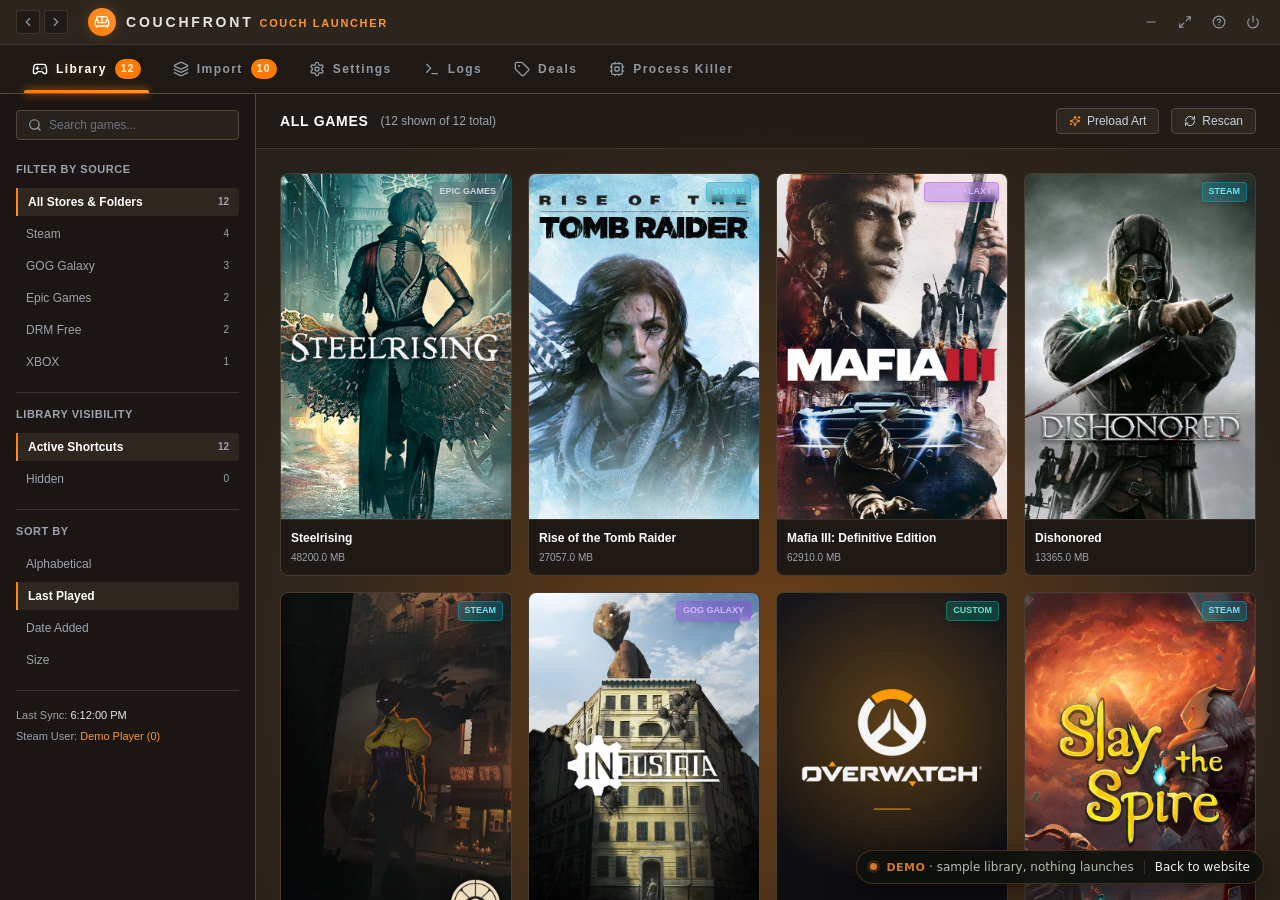
==== commit c94dae5b: "Publish site v1.0.0 (17.3 MB exe)" ====
--- a/demo/index.html
+++ b/demo/index.html
@@ -9,9 +9,9 @@
       content="Interactive browser demo of Couchfront. Browse a sample library, filter by store, open game menus and settings — nothing launches and no files are touched."
     />
     <title>Interactive demo — Couchfront</title>
-    <link rel="icon" type="image/png" href="./favicon.png" />
-    <script defer src="./assets/index-z06fJjFW.js"></script>
-    <link rel="stylesheet" href="./assets/style-DG2fDhxs.css">
+    <link rel="icon" type="image/png" href="./favicon.png?v=2" />
+    <script defer src="./assets/index-Du8KWxVh.js"></script>
+    <link rel="stylesheet" href="./assets/style-CHZfzT7I.css">
   </head>
   <body>
     <div id="root"></div>
--- a/demo/assets/style-CHZfzT7I.css
+++ b/demo/assets/style-CHZfzT7I.css
@@ -0,0 +1 @@
+*,:before,:after{--tw-border-spacing-x: 0;--tw-border-spacing-y: 0;--tw-translate-x: 0;--tw-translate-y: 0;--tw-rotate: 0;--tw-skew-x: 0;--tw-skew-y: 0;--tw-scale-x: 1;--tw-scale-y: 1;--tw-pan-x: ;--tw-pan-y: ;--tw-pinch-zoom: ;--tw-scroll-snap-strictness: proximity;--tw-gradient-from-position: ;--tw-gradient-via-position: ;--tw-gradient-to-position: ;--tw-ordinal: ;--tw-slashed-zero: ;--tw-numeric-figure: ;--tw-numeric-spacing: ;--tw-numeric-fraction: ;--tw-ring-inset: ;--tw-ring-offset-width: 0px;--tw-ring-offset-color: #fff;--tw-ring-color: rgb(59 130 246 / .5);--tw-ring-offset-shadow: 0 0 #0000;--tw-ring-shadow: 0 0 #0000;--tw-shadow: 0 0 #0000;--tw-shadow-colored: 0 0 #0000;--tw-blur: ;--tw-brightness: ;--tw-contrast: ;--tw-grayscale: ;--tw-hue-rotate: ;--tw-invert: ;--tw-saturate: ;--tw-sepia: ;--tw-drop-shadow: ;--tw-backdrop-blur: ;--tw-backdrop-brightness: ;--tw-backdrop-contrast: ;--tw-backdrop-grayscale: ;--tw-backdrop-hue-rotate: ;--tw-backdrop-invert: ;--tw-backdrop-opacity: ;--tw-backdrop-saturate: ;--tw-backdrop-sepia: ;--tw-contain-size: ;--tw-contain-layout: ;--tw-contain-paint: ;--tw-contain-style: }::backdrop{--tw-border-spacing-x: 0;--tw-border-spacing-y: 0;--tw-translate-x: 0;--tw-translate-y: 0;--tw-rotate: 0;--tw-skew-x: 0;--tw-skew-y: 0;--tw-scale-x: 1;--tw-scale-y: 1;--tw-pan-x: ;--tw-pan-y: ;--tw-pinch-zoom: ;--tw-scroll-snap-strictness: proximity;--tw-gradient-from-position: ;--tw-gradient-via-position: ;--tw-gradient-to-position: ;--tw-ordinal: ;--tw-slashed-zero: ;--tw-numeric-figure: ;--tw-numeric-spacing: ;--tw-numeric-fraction: ;--tw-ring-inset: ;--tw-ring-offset-width: 0px;--tw-ring-offset-color: #fff;--tw-ring-color: rgb(59 130 246 / .5);--tw-ring-offset-shadow: 0 0 #0000;--tw-ring-shadow: 0 0 #0000;--tw-shadow: 0 0 #0000;--tw-shadow-colored: 0 0 #0000;--tw-blur: ;--tw-brightness: ;--tw-contrast: ;--tw-grayscale: ;--tw-hue-rotate: ;--tw-invert: ;--tw-saturate: ;--tw-sepia: ;--tw-drop-shadow: ;--tw-backdrop-blur: ;--tw-backdrop-brightness: ;--tw-backdrop-contrast: ;--tw-backdrop-grayscale: ;--tw-backdrop-hue-rotate: ;--tw-backdrop-invert: ;--tw-backdrop-opacity: ;--tw-backdrop-saturate: ;--tw-backdrop-sepia: ;--tw-contain-size: ;--tw-contain-layout: ;--tw-contain-paint: ;--tw-contain-style: }*,:before,:after{box-sizing:border-box;border-width:0;border-style:solid;border-color:#e5e7eb}:before,:after{--tw-content: ""}html,:host{line-height:1.5;-webkit-text-size-adjust:100%;-moz-tab-size:4;-o-tab-size:4;tab-size:4;font-family:ui-sans-serif,system-ui,sans-serif,"Apple Color Emoji","Segoe UI Emoji",Segoe UI Symbol,"Noto Color Emoji";font-feature-settings:normal;font-variation-settings:normal;-webkit-tap-highlight-color:transparent}body{margin:0;line-height:inherit}hr{height:0;color:inherit;border-top-width:1px}abbr:where([title]){-webkit-text-decoration:underline dotted;text-decoration:underline dotted}h1,h2,h3,h4,h5,h6{font-size:inherit;font-weight:inherit}a{color:inherit;text-decoration:inherit}b,strong{font-weight:bolder}code,kbd,samp,pre{font-family:ui-monospace,SFMono-Regular,Menlo,Monaco,Consolas,Liberation Mono,Courier New,monospace;font-feature-settings:normal;font-variation-settings:normal;font-size:1em}small{font-size:80%}sub,sup{font-size:75%;line-height:0;position:relative;vertical-align:baseline}sub{bottom:-.25em}sup{top:-.5em}table{text-indent:0;border-color:inherit;border-collapse:collapse}button,input,optgroup,select,textarea{font-family:inherit;font-feature-settings:inherit;font-variation-settings:inherit;font-size:100%;font-weight:inherit;line-height:inherit;letter-spacing:inherit;color:inherit;margin:0;padding:0}button,select{text-transform:none}button,input:where([type=button]),input:where([type=reset]),input:where([type=submit]){-webkit-appearance:button;background-color:transparent;background-image:none}:-moz-focusring{outline:auto}:-moz-ui-invalid{box-shadow:none}progress{vertical-align:baseline}::-webkit-inner-spin-button,::-webkit-outer-spin-button{height:auto}[type=search]{-webkit-appearance:textfield;outline-offset:-2px}::-webkit-search-decoration{-webkit-appearance:none}::-webkit-file-upload-button{-webkit-appearance:button;font:inherit}summary{display:list-item}blockquote,dl,dd,h1,h2,h3,h4,h5,h6,hr,figure,p,pre{margin:0}fieldset{margin:0;padding:0}legend{padding:0}ol,ul,menu{list-style:none;margin:0;padding:0}dialog{padding:0}textarea{resize:vertical}input::-moz-placeholder,textarea::-moz-placeholder{opacity:1;color:#9ca3af}input::placeholder,textarea::placeholder{opacity:1;color:#9ca3af}button,[role=button]{cursor:pointer}:disabled{cursor:default}img,svg,video,canvas,audio,iframe,embed,object{display:block;vertical-align:middle}img,video{max-width:100%;height:auto}[hidden]:where(:not([hidden=until-found])){display:none}.container{width:100%}@media(min-width:640px){.container{max-width:640px}}@media(min-width:768px){.container{max-width:768px}}@media(min-width:1024px){.container{max-width:1024px}}@media(min-width:1280px){.container{max-width:1280px}}@media(min-width:1536px){.container{max-width:1536px}}.sr-only{position:absolute;width:1px;height:1px;padding:0;margin:-1px;overflow:hidden;clip:rect(0,0,0,0);white-space:nowrap;border-width:0}.pointer-events-none{pointer-events:none}.visible{visibility:visible}.static{position:static}.fixed{position:fixed}.absolute{position:absolute}.relative{position:relative}.inset-0{inset:0}.bottom-4{bottom:1rem}.left-1\/2{left:50%}.left-3{left:.75rem}.right-2{right:.5rem}.right-2\.5{right:.625rem}.right-4{right:1rem}.top-1\/2{top:50%}.top-2{top:.5rem}.isolate{isolation:isolate}.-z-10{z-index:-10}.z-10{z-index:10}.z-20{z-index:20}.z-50{z-index:50}.z-\[60\]{z-index:60}.col-span-1{grid-column:span 1 / span 1}.col-span-2{grid-column:span 2 / span 2}.col-span-5{grid-column:span 5 / span 5}.col-start-1{grid-column-start:1}.col-start-2{grid-column-start:2}.col-start-3{grid-column-start:3}.row-start-1{grid-row-start:1}.row-start-2{grid-row-start:2}.row-start-3{grid-row-start:3}.mx-0\.5{margin-left:.125rem;margin-right:.125rem}.mx-1\.5{margin-left:.375rem;margin-right:.375rem}.mx-auto{margin-left:auto;margin-right:auto}.mb-1{margin-bottom:.25rem}.mb-2{margin-bottom:.5rem}.mb-3{margin-bottom:.75rem}.mb-4{margin-bottom:1rem}.mb-6{margin-bottom:1.5rem}.mb-auto{margin-bottom:auto}.ml-1{margin-left:.25rem}.ml-2{margin-left:.5rem}.ml-4{margin-left:1rem}.mr-0\.5{margin-right:.125rem}.mr-1{margin-right:.25rem}.mt-0\.5{margin-top:.125rem}.mt-1{margin-top:.25rem}.mt-2{margin-top:.5rem}.mt-3{margin-top:.75rem}.mt-4{margin-top:1rem}.mt-auto{margin-top:auto}.line-clamp-2{overflow:hidden;display:-webkit-box;-webkit-box-orient:vertical;-webkit-line-clamp:2}.block{display:block}.inline-block{display:inline-block}.flex{display:flex}.inline-flex{display:inline-flex}.grid{display:grid}.inline-grid{display:inline-grid}.hidden{display:none}.aspect-\[2\/3\]{aspect-ratio:2/3}.h-1\.5{height:.375rem}.h-12{height:3rem}.h-14{height:3.5rem}.h-16{height:4rem}.h-2{height:.5rem}.h-2\.5{height:.625rem}.h-3{height:.75rem}.h-3\.5{height:.875rem}.h-4{height:1rem}.h-5{height:1.25rem}.h-6{height:1.5rem}.h-64{height:16rem}.h-7{height:1.75rem}.h-8{height:2rem}.h-\[0\.4375rem\]{height:.4375rem}.h-\[1\.125rem\]{height:1.125rem}.h-auto{height:auto}.h-full{height:100%}.h-screen{height:100vh}.max-h-24{max-height:6rem}.max-h-48{max-height:12rem}.max-h-72{max-height:18rem}.max-h-80{max-height:20rem}.max-h-\[70vh\]{max-height:70vh}.max-h-\[80vh\]{max-height:80vh}.max-h-\[85vh\]{max-height:85vh}.min-h-0{min-height:0px}.min-h-\[220px\]{min-height:220px}.w-1\.5{width:.375rem}.w-10{width:2.5rem}.w-12{width:3rem}.w-14{width:3.5rem}.w-16{width:4rem}.w-2{width:.5rem}.w-2\.5{width:.625rem}.w-3{width:.75rem}.w-3\.5{width:.875rem}.w-4{width:1rem}.w-48{width:12rem}.w-5{width:1.25rem}.w-6{width:1.5rem}.w-64{width:16rem}.w-7{width:1.75rem}.w-8{width:2rem}.w-9{width:2.25rem}.w-\[0\.4375rem\]{width:.4375rem}.w-\[1\.375rem\]{width:1.375rem}.w-full{width:100%}.w-screen{width:100vw}.min-w-0{min-width:0px}.max-w-2xl{max-width:42rem}.max-w-5xl{max-width:64rem}.max-w-7xl{max-width:80rem}.max-w-\[110px\]{max-width:110px}.max-w-\[180px\]{max-width:180px}.max-w-\[200px\]{max-width:200px}.max-w-\[240px\]{max-width:240px}.max-w-full{max-width:100%}.max-w-lg{max-width:32rem}.max-w-md{max-width:28rem}.max-w-sm{max-width:24rem}.max-w-xl{max-width:36rem}.flex-1{flex:1 1 0%}.flex-\[2\]{flex:2}.shrink{flex-shrink:1}.shrink-0{flex-shrink:0}.-translate-x-1\/2{--tw-translate-x: -50%;transform:translate(var(--tw-translate-x),var(--tw-translate-y)) rotate(var(--tw-rotate)) skew(var(--tw-skew-x)) skewY(var(--tw-skew-y)) scaleX(var(--tw-scale-x)) scaleY(var(--tw-scale-y))}.-translate-y-1\/2{--tw-translate-y: -50%;transform:translate(var(--tw-translate-x),var(--tw-translate-y)) rotate(var(--tw-rotate)) skew(var(--tw-skew-x)) skewY(var(--tw-skew-y)) scaleX(var(--tw-scale-x)) scaleY(var(--tw-scale-y))}.rotate-90{--tw-rotate: 90deg;transform:translate(var(--tw-translate-x),var(--tw-translate-y)) rotate(var(--tw-rotate)) skew(var(--tw-skew-x)) skewY(var(--tw-skew-y)) scaleX(var(--tw-scale-x)) scaleY(var(--tw-scale-y))}@keyframes ping{75%,to{transform:scale(2);opacity:0}}.animate-ping{animation:ping 1s cubic-bezier(0,0,.2,1) infinite}@keyframes pulse{50%{opacity:.5}}.animate-pulse{animation:pulse 2s cubic-bezier(.4,0,.6,1) infinite}@keyframes spin{to{transform:rotate(360deg)}}.animate-spin{animation:spin 1s linear infinite}.cursor-not-allowed{cursor:not-allowed}.cursor-pointer{cursor:pointer}.cursor-wait{cursor:wait}.select-none{-webkit-user-select:none;-moz-user-select:none;user-select:none}.select-text{-webkit-user-select:text;-moz-user-select:text;user-select:text}.resize{resize:both}.appearance-none{-webkit-appearance:none;-moz-appearance:none;appearance:none}.grid-cols-1{grid-template-columns:repeat(1,minmax(0,1fr))}.grid-cols-10{grid-template-columns:repeat(10,minmax(0,1fr))}.grid-cols-12{grid-template-columns:repeat(12,minmax(0,1fr))}.grid-cols-2{grid-template-columns:repeat(2,minmax(0,1fr))}.grid-cols-3{grid-template-columns:repeat(3,minmax(0,1fr))}.grid-cols-7{grid-template-columns:repeat(7,minmax(0,1fr))}.grid-cols-9{grid-template-columns:repeat(9,minmax(0,1fr))}.grid-rows-3{grid-template-rows:repeat(3,minmax(0,1fr))}.flex-col{flex-direction:column}.flex-wrap{flex-wrap:wrap}.items-start{align-items:flex-start}.items-end{align-items:flex-end}.items-center{align-items:center}.items-baseline{align-items:baseline}.items-stretch{align-items:stretch}.justify-end{justify-content:flex-end}.justify-center{justify-content:center}.justify-between{justify-content:space-between}.gap-1{gap:.25rem}.gap-1\.5{gap:.375rem}.gap-2{gap:.5rem}.gap-3{gap:.75rem}.gap-4{gap:1rem}.gap-x-6{-moz-column-gap:1.5rem;column-gap:1.5rem}.gap-y-1\.5{row-gap:.375rem}.space-x-1>:not([hidden])~:not([hidden]){--tw-space-x-reverse: 0;margin-right:calc(.25rem * var(--tw-space-x-reverse));margin-left:calc(.25rem * calc(1 - var(--tw-space-x-reverse)))}.space-x-1\.5>:not([hidden])~:not([hidden]){--tw-space-x-reverse: 0;margin-right:calc(.375rem * var(--tw-space-x-reverse));margin-left:calc(.375rem * calc(1 - var(--tw-space-x-reverse)))}.space-x-2>:not([hidden])~:not([hidden]){--tw-space-x-reverse: 0;margin-right:calc(.5rem * var(--tw-space-x-reverse));margin-left:calc(.5rem * calc(1 - var(--tw-space-x-reverse)))}.space-x-2\.5>:not([hidden])~:not([hidden]){--tw-space-x-reverse: 0;margin-right:calc(.625rem * var(--tw-space-x-reverse));margin-left:calc(.625rem * calc(1 - var(--tw-space-x-reverse)))}.space-x-3>:not([hidden])~:not([hidden]){--tw-space-x-reverse: 0;margin-right:calc(.75rem * var(--tw-space-x-reverse));margin-left:calc(.75rem * calc(1 - var(--tw-space-x-reverse)))}.space-x-4>:not([hidden])~:not([hidden]){--tw-space-x-reverse: 0;margin-right:calc(1rem * var(--tw-space-x-reverse));margin-left:calc(1rem * calc(1 - var(--tw-space-x-reverse)))}.space-x-5>:not([hidden])~:not([hidden]){--tw-space-x-reverse: 0;margin-right:calc(1.25rem * var(--tw-space-x-reverse));margin-left:calc(1.25rem * calc(1 - var(--tw-space-x-reverse)))}.space-y-1>:not([hidden])~:not([hidden]){--tw-space-y-reverse: 0;margin-top:calc(.25rem * calc(1 - var(--tw-space-y-reverse)));margin-bottom:calc(.25rem * var(--tw-space-y-reverse))}.space-y-1\.5>:not([hidden])~:not([hidden]){--tw-space-y-reverse: 0;margin-top:calc(.375rem * calc(1 - var(--tw-space-y-reverse)));margin-bottom:calc(.375rem * var(--tw-space-y-reverse))}.space-y-2>:not([hidden])~:not([hidden]){--tw-space-y-reverse: 0;margin-top:calc(.5rem * calc(1 - var(--tw-space-y-reverse)));margin-bottom:calc(.5rem * var(--tw-space-y-reverse))}.space-y-3>:not([hidden])~:not([hidden]){--tw-space-y-reverse: 0;margin-top:calc(.75rem * calc(1 - var(--tw-space-y-reverse)));margin-bottom:calc(.75rem * var(--tw-space-y-reverse))}.space-y-4>:not([hidden])~:not([hidden]){--tw-space-y-reverse: 0;margin-top:calc(1rem * calc(1 - var(--tw-space-y-reverse)));margin-bottom:calc(1rem * var(--tw-space-y-reverse))}.space-y-5>:not([hidden])~:not([hidden]){--tw-space-y-reverse: 0;margin-top:calc(1.25rem * calc(1 - var(--tw-space-y-reverse)));margin-bottom:calc(1.25rem * var(--tw-space-y-reverse))}.space-y-6>:not([hidden])~:not([hidden]){--tw-space-y-reverse: 0;margin-top:calc(1.5rem * calc(1 - var(--tw-space-y-reverse)));margin-bottom:calc(1.5rem * var(--tw-space-y-reverse))}.space-y-8>:not([hidden])~:not([hidden]){--tw-space-y-reverse: 0;margin-top:calc(2rem * calc(1 - var(--tw-space-y-reverse)));margin-bottom:calc(2rem * var(--tw-space-y-reverse))}.divide-y>:not([hidden])~:not([hidden]){--tw-divide-y-reverse: 0;border-top-width:calc(1px * calc(1 - var(--tw-divide-y-reverse)));border-bottom-width:calc(1px * var(--tw-divide-y-reverse))}.divide-\[rgb\(var\(--c-border\)\/0\.4\)\]>:not([hidden])~:not([hidden]){border-color:rgb(var(--c-border)/.4)}.self-end{align-self:flex-end}.overflow-hidden{overflow:hidden}.overflow-x-auto{overflow-x:auto}.overflow-y-auto{overflow-y:auto}.truncate{overflow:hidden;text-overflow:ellipsis;white-space:nowrap}.whitespace-nowrap{white-space:nowrap}.whitespace-pre-line{white-space:pre-line}.break-all{word-break:break-all}.rounded{border-radius:.25rem}.rounded-2xl{border-radius:1rem}.rounded-full{border-radius:9999px}.rounded-lg{border-radius:.5rem}.rounded-xl{border-radius:.75rem}.border{border-width:1px}.border-0{border-width:0px}.border-2{border-width:2px}.border-b{border-bottom-width:1px}.border-l-2{border-left-width:2px}.border-r{border-right-width:1px}.border-t{border-top-width:1px}.border-\[rgb\(var\(--c-a1\)\)\]{border-color:rgb(var(--c-a1))}.border-\[rgb\(var\(--c-a1\)\/0\.3\)\]{border-color:rgb(var(--c-a1)/.3)}.border-\[rgb\(var\(--c-a1\)\/0\.4\)\]{border-color:rgb(var(--c-a1)/.4)}.border-\[rgb\(var\(--c-a1\)\/0\.6\)\]{border-color:rgb(var(--c-a1)/.6)}.border-\[rgb\(var\(--c-a2\)\)\]{border-color:rgb(var(--c-a2))}.border-\[rgb\(var\(--c-a2\)\/0\.3\)\]{border-color:rgb(var(--c-a2)/.3)}.border-\[rgb\(var\(--c-border\)\)\]{border-color:rgb(var(--c-border))}.border-\[rgb\(var\(--c-border\)\/0\.3\)\]{border-color:rgb(var(--c-border)/.3)}.border-\[rgb\(var\(--c-border\)\/0\.35\)\]{border-color:rgb(var(--c-border)/.35)}.border-\[rgb\(var\(--c-border\)\/0\.4\)\]{border-color:rgb(var(--c-border)/.4)}.border-\[rgb\(var\(--c-border\)\/0\.5\)\]{border-color:rgb(var(--c-border)/.5)}.border-\[rgb\(var\(--c-border\)\/0\.6\)\]{border-color:rgb(var(--c-border)/.6)}.border-\[rgb\(var\(--c-border\)\/0\.7\)\]{border-color:rgb(var(--c-border)/.7)}.border-amber-400{--tw-border-opacity: 1;border-color:rgb(251 191 36 / var(--tw-border-opacity, 1))}.border-amber-500\/40{border-color:#f59e0b66}.border-blue-500\/40{border-color:#3b82f666}.border-current{border-color:currentColor}.border-cyan-500\/40{border-color:#06b6d466}.border-emerald-400{--tw-border-opacity: 1;border-color:rgb(52 211 153 / var(--tw-border-opacity, 1))}.border-emerald-500\/40{border-color:#10b98166}.border-emerald-500\/50{border-color:#10b98180}.border-gray-500\/40{border-color:#6b728066}.border-green-500\/60{border-color:#22c55e99}.border-indigo-500\/40{border-color:#6366f166}.border-purple-500\/40{border-color:#a855f766}.border-red-500\/30{border-color:#ef44444d}.border-red-500\/70{border-color:#ef4444b3}.border-red-800{--tw-border-opacity: 1;border-color:rgb(153 27 27 / var(--tw-border-opacity, 1))}.border-red-900\/50{border-color:#7f1d1d80}.border-sky-500\/40{border-color:#0ea5e966}.border-teal-500\/40{border-color:#14b8a666}.border-yellow-500\/40{border-color:#eab30866}.border-t-transparent{border-top-color:transparent}.bg-\[\#107c41\]\/80{background-color:#107c41cc}.bg-\[\#1e2f2b\]{--tw-bg-opacity: 1;background-color:rgb(30 47 43 / var(--tw-bg-opacity, 1))}.bg-\[\#24354a\]{--tw-bg-opacity: 1;background-color:rgb(36 53 74 / var(--tw-bg-opacity, 1))}.bg-\[\#2b2024\]{--tw-bg-opacity: 1;background-color:rgb(43 32 36 / var(--tw-bg-opacity, 1))}.bg-\[\#3a1214\]\/95{background-color:#3a1214f2}.bg-\[rgb\(var\(--c-a1\)\)\]{background-color:rgb(var(--c-a1))}.bg-\[rgb\(var\(--c-a1\)\/0\.1\)\]{background-color:rgb(var(--c-a1)/.1)}.bg-\[rgb\(var\(--c-a1\)\/0\.15\)\]{background-color:rgb(var(--c-a1)/.15)}.bg-\[rgb\(var\(--c-a1\)\/0\.2\)\]{background-color:rgb(var(--c-a1)/.2)}.bg-\[rgb\(var\(--c-bg\)\)\]{background-color:rgb(var(--c-bg))}.bg-\[rgb\(var\(--c-bg2\)\)\]{background-color:rgb(var(--c-bg2))}.bg-\[rgb\(var\(--c-body\)\)\]{background-color:rgb(var(--c-body))}.bg-\[rgb\(var\(--c-body\)\/0\.5\)\]{background-color:rgb(var(--c-body)/.5)}.bg-\[rgb\(var\(--c-body\)\/0\.8\)\]{background-color:rgb(var(--c-body)/.8)}.bg-\[rgb\(var\(--c-body\)\/0\.85\)\]{background-color:rgb(var(--c-body)/.85)}.bg-\[rgb\(var\(--c-body\)\/0\.9\)\]{background-color:rgb(var(--c-body)/.9)}.bg-\[rgb\(var\(--c-card\)\)\]{background-color:rgb(var(--c-card))}.bg-\[rgb\(var\(--c-card\)\/0\.4\)\]{background-color:rgb(var(--c-card)/.4)}.bg-\[rgb\(var\(--c-header2\)\)\]{background-color:rgb(var(--c-header2))}.bg-\[rgb\(var\(--c-input\)\)\]{background-color:rgb(var(--c-input))}.bg-amber-400{--tw-bg-opacity: 1;background-color:rgb(251 191 36 / var(--tw-bg-opacity, 1))}.bg-amber-600{--tw-bg-opacity: 1;background-color:rgb(217 119 6 / var(--tw-bg-opacity, 1))}.bg-amber-600\/30{background-color:#d977064d}.bg-amber-600\/80{background-color:#d97706cc}.bg-amber-950\/90{background-color:#451a03e6}.bg-black\/40{background-color:#0006}.bg-black\/70{background-color:#000000b3}.bg-black\/80{background-color:#000c}.bg-blue-600\/30{background-color:#2563eb4d}.bg-current{background-color:currentColor}.bg-cyan-600\/30{background-color:#0891b24d}.bg-emerald-400{--tw-bg-opacity: 1;background-color:rgb(52 211 153 / var(--tw-bg-opacity, 1))}.bg-emerald-600{--tw-bg-opacity: 1;background-color:rgb(5 150 105 / var(--tw-bg-opacity, 1))}.bg-emerald-600\/30{background-color:#0596694d}.bg-emerald-600\/80{background-color:#059669cc}.bg-emerald-900\/60{background-color:#064e3b99}.bg-emerald-950{--tw-bg-opacity: 1;background-color:rgb(2 44 34 / var(--tw-bg-opacity, 1))}.bg-emerald-950\/80{background-color:#022c22cc}.bg-emerald-950\/90{background-color:#022c22e6}.bg-gray-600\/30{background-color:#4b55634d}.bg-gray-600\/60{background-color:#4b556399}.bg-green-600\/20{background-color:#16a34a33}.bg-indigo-600\/30{background-color:#4f46e54d}.bg-purple-600\/30{background-color:#9333ea4d}.bg-red-600{--tw-bg-opacity: 1;background-color:rgb(220 38 38 / var(--tw-bg-opacity, 1))}.bg-red-600\/80{background-color:#dc2626cc}.bg-red-800{--tw-bg-opacity: 1;background-color:rgb(153 27 27 / var(--tw-bg-opacity, 1))}.bg-red-900\/60{background-color:#7f1d1d99}.bg-sky-600\/30{background-color:#0284c74d}.bg-teal-600\/30{background-color:#0d94884d}.bg-transparent{background-color:transparent}.bg-white\/15{background-color:#ffffff26}.bg-yellow-600\/30{background-color:#ca8a044d}.bg-gradient-to-r{background-image:linear-gradient(to right,var(--tw-gradient-stops))}.bg-gradient-to-tr{background-image:linear-gradient(to top right,var(--tw-gradient-stops))}.from-\[rgb\(var\(--c-a1\)\)\]{--tw-gradient-from: rgb(var(--c-a1)) var(--tw-gradient-from-position);--tw-gradient-to: rgb(var(--c-a1) / 0) var(--tw-gradient-to-position);--tw-gradient-stops: var(--tw-gradient-from), var(--tw-gradient-to)}.to-\[rgb\(var\(--c-g1\)\)\]{--tw-gradient-to: rgb(var(--c-g1)) var(--tw-gradient-to-position)}.fill-current{fill:currentColor}.object-contain{-o-object-fit:contain;object-fit:contain}.object-cover{-o-object-fit:cover;object-fit:cover}.p-0{padding:0}.p-1{padding:.25rem}.p-1\.5{padding:.375rem}.p-2\.5{padding:.625rem}.p-3{padding:.75rem}.p-4{padding:1rem}.p-5{padding:1.25rem}.p-6{padding:1.5rem}.p-8{padding:2rem}.px-1{padding-left:.25rem;padding-right:.25rem}.px-1\.5{padding-left:.375rem;padding-right:.375rem}.px-2{padding-left:.5rem;padding-right:.5rem}.px-2\.5{padding-left:.625rem;padding-right:.625rem}.px-3{padding-left:.75rem;padding-right:.75rem}.px-4{padding-left:1rem;padding-right:1rem}.px-5{padding-left:1.25rem;padding-right:1.25rem}.px-6{padding-left:1.5rem;padding-right:1.5rem}.px-8{padding-left:2rem;padding-right:2rem}.py-0\.5{padding-top:.125rem;padding-bottom:.125rem}.py-1{padding-top:.25rem;padding-bottom:.25rem}.py-1\.5{padding-top:.375rem;padding-bottom:.375rem}.py-2{padding-top:.5rem;padding-bottom:.5rem}.py-2\.5{padding-top:.625rem;padding-bottom:.625rem}.py-3{padding-top:.75rem;padding-bottom:.75rem}.py-3\.5{padding-top:.875rem;padding-bottom:.875rem}.py-6{padding-top:1.5rem;padding-bottom:1.5rem}.py-8{padding-top:2rem;padding-bottom:2rem}.pb-2{padding-bottom:.5rem}.pb-3{padding-bottom:.75rem}.pb-4{padding-bottom:1rem}.pl-3{padding-left:.75rem}.pl-8{padding-left:2rem}.pr-1{padding-right:.25rem}.pr-3{padding-right:.75rem}.pr-4{padding-right:1rem}.pr-8{padding-right:2rem}.pt-0\.5{padding-top:.125rem}.pt-1{padding-top:.25rem}.pt-2{padding-top:.5rem}.pt-3{padding-top:.75rem}.pt-4{padding-top:1rem}.pt-6{padding-top:1.5rem}.text-left{text-align:left}.text-center{text-align:center}.text-right{text-align:right}.align-middle{vertical-align:middle}.font-mono{font-family:ui-monospace,SFMono-Regular,Menlo,Monaco,Consolas,Liberation Mono,Courier New,monospace}.font-sans{font-family:ui-sans-serif,system-ui,sans-serif,"Apple Color Emoji","Segoe UI Emoji",Segoe UI Symbol,"Noto Color Emoji"}.font-steam{font-family:Motiva Sans,Inter,-apple-system,BlinkMacSystemFont,Segoe UI,Roboto,sans-serif}.text-3xl{font-size:1.875rem;line-height:2.25rem}.text-\[0\.5625rem\]{font-size:.5625rem}.text-\[0\.625rem\]{font-size:.625rem}.text-\[0\.65rem\]{font-size:.65rem}.text-\[0\.6875rem\]{font-size:.6875rem}.text-\[0\.6rem\]{font-size:.6rem}.text-base{font-size:1rem;line-height:1.5rem}.text-lg{font-size:1.125rem;line-height:1.75rem}.text-sm{font-size:.875rem;line-height:1.25rem}.text-xs{font-size:.75rem;line-height:1rem}.font-black{font-weight:900}.font-bold{font-weight:700}.font-extrabold{font-weight:800}.font-medium{font-weight:500}.font-normal{font-weight:400}.font-semibold{font-weight:600}.uppercase{text-transform:uppercase}.italic{font-style:italic}.leading-relaxed{line-height:1.625}.leading-snug{line-height:1.375}.tracking-\[0\.15em\]{letter-spacing:.15em}.tracking-\[0\.2em\]{letter-spacing:.2em}.tracking-wide{letter-spacing:.025em}.tracking-wider{letter-spacing:.05em}.text-\[\#8f98a0\]{--tw-text-opacity: 1;color:rgb(143 152 160 / var(--tw-text-opacity, 1))}.text-\[\#e5e5e5\]{--tw-text-opacity: 1;color:rgb(229 229 229 / var(--tw-text-opacity, 1))}.text-\[rgb\(var\(--c-a1\)\)\]{color:rgb(var(--c-a1))}.text-\[rgb\(var\(--c-a2\)\)\]{color:rgb(var(--c-a2))}.text-\[rgb\(var\(--c-border\)\)\]{color:rgb(var(--c-border))}.text-\[var\(--a-on1\)\]{color:var(--a-on1)}.text-amber-300{--tw-text-opacity: 1;color:rgb(252 211 77 / var(--tw-text-opacity, 1))}.text-amber-400{--tw-text-opacity: 1;color:rgb(251 191 36 / var(--tw-text-opacity, 1))}.text-amber-400\/90{color:#fbbf24e6}.text-blue-300{--tw-text-opacity: 1;color:rgb(147 197 253 / var(--tw-text-opacity, 1))}.text-cyan-300{--tw-text-opacity: 1;color:rgb(103 232 249 / var(--tw-text-opacity, 1))}.text-emerald-300{--tw-text-opacity: 1;color:rgb(110 231 183 / var(--tw-text-opacity, 1))}.text-emerald-400{--tw-text-opacity: 1;color:rgb(52 211 153 / var(--tw-text-opacity, 1))}.text-gray-200{--tw-text-opacity: 1;color:rgb(229 231 235 / var(--tw-text-opacity, 1))}.text-gray-300{--tw-text-opacity: 1;color:rgb(209 213 219 / var(--tw-text-opacity, 1))}.text-gray-400{--tw-text-opacity: 1;color:rgb(156 163 175 / var(--tw-text-opacity, 1))}.text-gray-500{--tw-text-opacity: 1;color:rgb(107 114 128 / var(--tw-text-opacity, 1))}.text-green-300{--tw-text-opacity: 1;color:rgb(134 239 172 / var(--tw-text-opacity, 1))}.text-green-400{--tw-text-opacity: 1;color:rgb(74 222 128 / var(--tw-text-opacity, 1))}.text-indigo-300{--tw-text-opacity: 1;color:rgb(165 180 252 / var(--tw-text-opacity, 1))}.text-purple-300{--tw-text-opacity: 1;color:rgb(216 180 254 / var(--tw-text-opacity, 1))}.text-red-100{--tw-text-opacity: 1;color:rgb(254 226 226 / var(--tw-text-opacity, 1))}.text-red-200{--tw-text-opacity: 1;color:rgb(254 202 202 / var(--tw-text-opacity, 1))}.text-red-300{--tw-text-opacity: 1;color:rgb(252 165 165 / var(--tw-text-opacity, 1))}.text-red-400{--tw-text-opacity: 1;color:rgb(248 113 113 / var(--tw-text-opacity, 1))}.text-sky-300{--tw-text-opacity: 1;color:rgb(125 211 252 / var(--tw-text-opacity, 1))}.text-teal-300{--tw-text-opacity: 1;color:rgb(94 234 212 / var(--tw-text-opacity, 1))}.text-white{--tw-text-opacity: 1;color:rgb(255 255 255 / var(--tw-text-opacity, 1))}.text-yellow-300{--tw-text-opacity: 1;color:rgb(253 224 71 / var(--tw-text-opacity, 1))}.text-yellow-400{--tw-text-opacity: 1;color:rgb(250 204 21 / var(--tw-text-opacity, 1))}.underline{text-decoration-line:underline}.line-through{text-decoration-line:line-through}.antialiased{-webkit-font-smoothing:antialiased;-moz-osx-font-smoothing:grayscale}.placeholder-gray-500::-moz-placeholder{--tw-placeholder-opacity: 1;color:rgb(107 114 128 / var(--tw-placeholder-opacity, 1))}.placeholder-gray-500::placeholder{--tw-placeholder-opacity: 1;color:rgb(107 114 128 / var(--tw-placeholder-opacity, 1))}.accent-\[rgb\(var\(--c-a1\)\)\]{accent-color:rgb(var(--c-a1))}.opacity-0{opacity:0}.opacity-100{opacity:1}.opacity-40{opacity:.4}.opacity-50{opacity:.5}.opacity-60{opacity:.6}.opacity-70{opacity:.7}.opacity-75{opacity:.75}.opacity-80{opacity:.8}.opacity-90{opacity:.9}.shadow{--tw-shadow: 0 1px 3px 0 rgb(0 0 0 / .1), 0 1px 2px -1px rgb(0 0 0 / .1);--tw-shadow-colored: 0 1px 3px 0 var(--tw-shadow-color), 0 1px 2px -1px var(--tw-shadow-color);box-shadow:var(--tw-ring-offset-shadow, 0 0 #0000),var(--tw-ring-shadow, 0 0 #0000),var(--tw-shadow)}.shadow-2xl{--tw-shadow: 0 25px 50px -12px rgb(0 0 0 / .25);--tw-shadow-colored: 0 25px 50px -12px var(--tw-shadow-color);box-shadow:var(--tw-ring-offset-shadow, 0 0 #0000),var(--tw-ring-shadow, 0 0 #0000),var(--tw-shadow)}.shadow-\[0_0_20px_rgb\(var\(--c-a1\)\/0\.28\)\]{--tw-shadow: 0 0 20px rgb(var(--c-a1)/.28);--tw-shadow-colored: 0 0 20px var(--tw-shadow-color);box-shadow:var(--tw-ring-offset-shadow, 0 0 #0000),var(--tw-ring-shadow, 0 0 #0000),var(--tw-shadow)}.shadow-\[0_0_25px_rgba\(52\,211\,153\,0\.6\)\]{--tw-shadow: 0 0 25px rgba(52,211,153,.6);--tw-shadow-colored: 0 0 25px var(--tw-shadow-color);box-shadow:var(--tw-ring-offset-shadow, 0 0 #0000),var(--tw-ring-shadow, 0 0 #0000),var(--tw-shadow)}.shadow-inner{--tw-shadow: inset 0 2px 4px 0 rgb(0 0 0 / .05);--tw-shadow-colored: inset 0 2px 4px 0 var(--tw-shadow-color);box-shadow:var(--tw-ring-offset-shadow, 0 0 #0000),var(--tw-ring-shadow, 0 0 #0000),var(--tw-shadow)}.shadow-md{--tw-shadow: 0 4px 6px -1px rgb(0 0 0 / .1), 0 2px 4px -2px rgb(0 0 0 / .1);--tw-shadow-colored: 0 4px 6px -1px var(--tw-shadow-color), 0 2px 4px -2px var(--tw-shadow-color);box-shadow:var(--tw-ring-offset-shadow, 0 0 #0000),var(--tw-ring-shadow, 0 0 #0000),var(--tw-shadow)}.shadow-sm{--tw-shadow: 0 1px 2px 0 rgb(0 0 0 / .05);--tw-shadow-colored: 0 1px 2px 0 var(--tw-shadow-color);box-shadow:var(--tw-ring-offset-shadow, 0 0 #0000),var(--tw-ring-shadow, 0 0 #0000),var(--tw-shadow)}.shadow-steam{--tw-shadow: 0 0 12px rgba(140, 224, 74, .25);--tw-shadow-colored: 0 0 12px var(--tw-shadow-color);box-shadow:var(--tw-ring-offset-shadow, 0 0 #0000),var(--tw-ring-shadow, 0 0 #0000),var(--tw-shadow)}.shadow-steamGlow{--tw-shadow: 0 0 20px rgba(140, 224, 74, .45);--tw-shadow-colored: 0 0 20px var(--tw-shadow-color);box-shadow:var(--tw-ring-offset-shadow, 0 0 #0000),var(--tw-ring-shadow, 0 0 #0000),var(--tw-shadow)}.outline-none{outline:2px solid transparent;outline-offset:2px}.ring-1{--tw-ring-offset-shadow: var(--tw-ring-inset) 0 0 0 var(--tw-ring-offset-width) var(--tw-ring-offset-color);--tw-ring-shadow: var(--tw-ring-inset) 0 0 0 calc(1px + var(--tw-ring-offset-width)) var(--tw-ring-color);box-shadow:var(--tw-ring-offset-shadow),var(--tw-ring-shadow),var(--tw-shadow, 0 0 #0000)}.ring-4{--tw-ring-offset-shadow: var(--tw-ring-inset) 0 0 0 var(--tw-ring-offset-width) var(--tw-ring-offset-color);--tw-ring-shadow: var(--tw-ring-inset) 0 0 0 calc(4px + var(--tw-ring-offset-width)) var(--tw-ring-color);box-shadow:var(--tw-ring-offset-shadow),var(--tw-ring-shadow),var(--tw-shadow, 0 0 #0000)}.ring-\[rgb\(var\(--c-a1\)\/0\.5\)\]{--tw-ring-color: rgb(var(--c-a1)/.5)}.ring-\[rgb\(var\(--c-a2\)\/0\.4\)\]{--tw-ring-color: rgb(var(--c-a2)/.4)}.ring-emerald-400\/50{--tw-ring-color: rgb(52 211 153 / .5)}.blur{--tw-blur: blur(8px);filter:var(--tw-blur) var(--tw-brightness) var(--tw-contrast) var(--tw-grayscale) var(--tw-hue-rotate) var(--tw-invert) var(--tw-saturate) var(--tw-sepia) var(--tw-drop-shadow)}.grayscale{--tw-grayscale: grayscale(100%);filter:var(--tw-blur) var(--tw-brightness) var(--tw-contrast) var(--tw-grayscale) var(--tw-hue-rotate) var(--tw-invert) var(--tw-saturate) var(--tw-sepia) var(--tw-drop-shadow)}.filter{filter:var(--tw-blur) var(--tw-brightness) var(--tw-contrast) var(--tw-grayscale) var(--tw-hue-rotate) var(--tw-invert) var(--tw-saturate) var(--tw-sepia) var(--tw-drop-shadow)}.backdrop-blur-\[2px\]{--tw-backdrop-blur: blur(2px);backdrop-filter:var(--tw-backdrop-blur) var(--tw-backdrop-brightness) var(--tw-backdrop-contrast) var(--tw-backdrop-grayscale) var(--tw-backdrop-hue-rotate) var(--tw-backdrop-invert) var(--tw-backdrop-opacity) var(--tw-backdrop-saturate) var(--tw-backdrop-sepia)}.backdrop-blur-sm{--tw-backdrop-blur: blur(4px);backdrop-filter:var(--tw-backdrop-blur) var(--tw-backdrop-brightness) var(--tw-backdrop-contrast) var(--tw-backdrop-grayscale) var(--tw-backdrop-hue-rotate) var(--tw-backdrop-invert) var(--tw-backdrop-opacity) var(--tw-backdrop-saturate) var(--tw-backdrop-sepia)}.backdrop-blur-xl{--tw-backdrop-blur: blur(24px);backdrop-filter:var(--tw-backdrop-blur) var(--tw-backdrop-brightness) var(--tw-backdrop-contrast) var(--tw-backdrop-grayscale) var(--tw-backdrop-hue-rotate) var(--tw-backdrop-invert) var(--tw-backdrop-opacity) var(--tw-backdrop-saturate) var(--tw-backdrop-sepia)}.transition{transition-property:color,background-color,border-color,text-decoration-color,fill,stroke,opacity,box-shadow,transform,filter,backdrop-filter;transition-timing-function:cubic-bezier(.4,0,.2,1);transition-duration:.15s}.transition-all{transition-property:all;transition-timing-function:cubic-bezier(.4,0,.2,1);transition-duration:.15s}.transition-colors{transition-property:color,background-color,border-color,text-decoration-color,fill,stroke;transition-timing-function:cubic-bezier(.4,0,.2,1);transition-duration:.15s}.transition-opacity{transition-property:opacity;transition-timing-function:cubic-bezier(.4,0,.2,1);transition-duration:.15s}.transition-transform{transition-property:transform;transition-timing-function:cubic-bezier(.4,0,.2,1);transition-duration:.15s}.duration-200{transition-duration:.2s}.duration-300{transition-duration:.3s}.duration-500{transition-duration:.5s}:root{color-scheme:dark;--c-body: 26 22 18;--c-bg: 38 32 26;--c-bg2: 30 25 20;--c-header2: 44 37 30;--c-input: 40 34 28;--c-card: 46 39 31;--c-card-hover: 62 52 42;--c-border: 84 70 58;--c-thumb: 100 84 68;--c-thumb-hover: 130 110 90;--c-a1: 255 123 0;--c-a2: 255 149 51;--c-g1: 255 149 51;--a-deep: #a65000;--a-deep2: #803e00;--a-hover1: #d96900;--a-hover2: #bf5c00;--a-light: #ffca99;--a-on1: #ffffff;color:#e5e5e5}[data-theme=steam]{--c-body: 23 26 33;--c-bg: 27 40 56;--c-bg2: 20 28 36;--c-header2: 30 38 50;--c-input: 18 27 36;--c-card: 33 44 61;--c-card-hover: 42 58 80;--c-border: 49 65 89;--c-thumb: 37 51 68;--c-thumb-hover: 57 77 101}[data-theme=oled]{--c-body: 0 0 0;--c-bg: 0 0 0;--c-bg2: 5 5 5;--c-header2: 10 10 10;--c-input: 10 10 10;--c-card: 13 13 13;--c-card-hover: 30 30 30;--c-border: 38 38 38;--c-thumb: 42 42 42;--c-thumb-hover: 70 70 70}[data-theme=cocoa]{--c-body: 26 22 18;--c-bg: 38 32 26;--c-bg2: 30 25 20;--c-header2: 44 37 30;--c-input: 40 34 28;--c-card: 46 39 31;--c-card-hover: 62 52 42;--c-border: 84 70 58;--c-thumb: 100 84 68;--c-thumb-hover: 130 110 90}[data-theme=dracula]{--c-body: 30 32 42;--c-bg: 40 42 54;--c-bg2: 34 36 47;--c-header2: 48 50 64;--c-input: 52 55 73;--c-card: 55 58 78;--c-card-hover: 68 71 90;--c-border: 98 102 130;--c-thumb: 110 115 145;--c-thumb-hover: 150 155 185}[data-theme=daylight]{--c-body: 240 244 248;--c-bg: 255 255 255;--c-bg2: 235 239 244;--c-header2: 255 255 255;--c-input: 255 255 255;--c-card: 255 255 255;--c-card-hover: 235 239 245;--c-border: 203 213 225;--c-thumb: 180 192 205;--c-thumb-hover: 140 155 175}[data-theme=smarties]{--c-body: 255 251 253;--c-bg: 255 255 255;--c-bg2: 253 242 248;--c-header2: 240 253 244;--c-input: 255 255 255;--c-card: 250 245 255;--c-card-hover: 224 242 254;--c-border: 226 214 250;--c-thumb: 199 183 230;--c-thumb-hover: 170 150 215}[data-theme=gummie]{--c-body: 12 10 18;--c-bg: 24 16 38;--c-bg2: 18 12 30;--c-header2: 32 22 52;--c-input: 30 20 50;--c-card: 38 26 62;--c-card-hover: 52 34 84;--c-border: 110 80 180;--c-thumb: 120 90 190;--c-thumb-hover: 160 130 230}[data-theme=cyberpunk]{--c-body: 9 10 14;--c-bg: 13 15 22;--c-bg2: 10 11 17;--c-header2: 17 19 28;--c-input: 15 17 26;--c-card: 21 24 35;--c-card-hover: 30 34 50;--c-border: 52 58 84;--c-thumb: 66 74 108;--c-thumb-hover: 92 102 145}[data-theme=daylight],[data-theme=smarties]{color-scheme:light}[data-theme=daylight] body,[data-theme=smarties] body{color:#1c2530}[data-theme=daylight] input,[data-theme=daylight] select,[data-theme=daylight] textarea,[data-theme=smarties] input,[data-theme=smarties] select,[data-theme=smarties] textarea{color:#111827}[data-theme=daylight] .text-white:not([class*=bg-]),[data-theme=daylight] .text-gray-300:not([class*=bg-]),[data-theme=daylight] .text-gray-400:not([class*=bg-]),[data-theme=smarties] .text-white:not([class*=bg-]),[data-theme=smarties] .text-gray-300:not([class*=bg-]),[data-theme=smarties] .text-gray-400:not([class*=bg-]){color:#1c2530}[data-theme=daylight] .hover\:text-white:hover,[data-theme=smarties] .hover\:text-white:hover{color:#1c2530}[data-theme=daylight] :is([class*="bg-[rgb(var(--c-card)"],[class*="bg-[rgb(var(--c-input)"],[class*="bg-[rgb(var(--c-body)"],[class*="bg-[rgb(var(--c-bg"],[class*="bg-[rgb(var(--c-header2)"],[class*="bg-[rgb(var(--c-thumb)"],[class*="bg-[rgb(var(--c-a1)/"],[class*="bg-[rgb(var(--c-a2)/"]):is(.text-white,.text-gray-200,.text-gray-300,.text-gray-400),[data-theme=smarties] :is([class*="bg-[rgb(var(--c-card)"],[class*="bg-[rgb(var(--c-input)"],[class*="bg-[rgb(var(--c-body)"],[class*="bg-[rgb(var(--c-bg"],[class*="bg-[rgb(var(--c-header2)"],[class*="bg-[rgb(var(--c-thumb)"],[class*="bg-[rgb(var(--c-a1)/"],[class*="bg-[rgb(var(--c-a2)/"]):is(.text-white,.text-gray-200,.text-gray-300,.text-gray-400){color:#1c2530}[data-theme=daylight] .steam-btn-secondary,[data-theme=smarties] .steam-btn-secondary{color:#475569}[data-theme=daylight] .steam-btn-secondary:hover,[data-theme=smarties] .steam-btn-secondary:hover,[data-theme=daylight] .steam-nav-arrow,[data-theme=smarties] .steam-nav-arrow,[data-theme=daylight] .steam-nav-arrow:hover,[data-theme=smarties] .steam-nav-arrow:hover{color:#1c2530}[data-theme=daylight] .text-\[\#8f98a0\],[data-theme=smarties] .text-\[\#8f98a0\]{color:#4b5563}[data-theme=daylight] .hover\:text-\[\#c6d4df\]:hover,[data-theme=smarties] .hover\:text-\[\#c6d4df\]:hover{color:#1c2530}[data-theme=daylight] #logs-scroll-container .text-red-400,[data-theme=smarties] #logs-scroll-container .text-red-400{color:#b91c1c}[data-theme=daylight] #logs-scroll-container .text-yellow-400,[data-theme=smarties] #logs-scroll-container .text-yellow-400{color:#a16207}[data-accent=amber]{--c-a1: 176 92 23;--c-a2: 192 106 36;--c-g1: 248 220 174;--a-deep: #8d4a15;--a-deep2: #713a10;--a-hover1: #bf6a1e;--a-hover2: #a25716;--a-light: #ffe4c6;--a-on1: #ffffff}[data-accent=brown]{--c-a1: 138 90 59;--c-a2: 165 115 80;--c-g1: 165 115 80;--a-deep: #5f3d26;--a-deep2: #4a2f1d;--a-hover1: #76492e;--a-hover2: #633d26;--a-light: #e8cbb4;--a-on1: #ffffff}[data-accent=green]{--c-a1: 115 208 56;--c-a2: 140 224 74;--c-g1: 140 224 74;--a-deep: #5c7e10;--a-deep2: #4b6c0c;--a-hover1: #6fa013;--a-hover2: #5a850e;--a-light: #d2efa9;--a-on1: #ffffff}[data-accent=blue]{--c-a1: 74 158 255;--c-a2: 108 176 255;--c-g1: 108 176 255;--a-deep: #1a5fb4;--a-deep2: #14487f;--a-hover1: #3a86e8;--a-hover2: #2a6fc4;--a-light: #d8ebff;--a-on1: #ffffff}[data-accent=purple]{--c-a1: 177 138 255;--c-a2: 200 170 255;--c-g1: 200 170 255;--a-deep: #6b45c0;--a-deep2: #55369a;--a-hover1: #8a63e8;--a-hover2: #7350cf;--a-light: #eee2ff;--a-on1: #ffffff}[data-accent=orange]{--c-a1: 255 123 0;--c-a2: 255 149 51;--c-g1: 255 149 51;--a-deep: #a65000;--a-deep2: #803e00;--a-hover1: #d96900;--a-hover2: #bf5c00;--a-light: #ffca99;--a-on1: #ffffff}[data-accent=yellow]{--c-a1: 252 238 10;--c-a2: 0 240 255;--c-g1: 0 240 255;--a-deep: #8f8500;--a-deep2: #6b6400;--a-hover1: #c4ba00;--a-hover2: #a89f00;--a-light: #fffbe0;--a-on1: #1c1a00}body{margin:0;padding:0;background-color:rgb(var(--c-body));color:#e5e5e5;font-family:Motiva Sans,Inter,-apple-system,BlinkMacSystemFont,Segoe UI,Roboto,sans-serif;overflow:hidden;-webkit-user-select:none;-moz-user-select:none;user-select:none}::-webkit-scrollbar{width:8px;height:8px}::-webkit-scrollbar-track{background:rgb(var(--c-input))}::-webkit-scrollbar-thumb{background:rgb(var(--c-thumb));border-radius:4px}::-webkit-scrollbar-thumb:hover{background:rgb(var(--c-thumb-hover))}@keyframes slow-flash{0%,to{opacity:1}50%{opacity:.35}}.slow-flash{animation:slow-flash 2.8s ease-in-out infinite}.steam-btn-green{background:linear-gradient(to right,var(--a-deep),var(--a-deep2));border:1px solid rgb(var(--c-a1));color:var(--a-light);text-shadow:0 1px 2px rgba(0,0,0,.5);box-shadow:0 0 10px rgb(var(--c-a1) / .4);transition:all .15s ease-in-out}.steam-btn-green:hover{background:linear-gradient(to right,var(--a-hover1),var(--a-hover2));color:#fff;box-shadow:0 0 16px rgb(var(--c-a1) / .6);border-color:rgb(var(--c-a2))}.steam-btn-blue{background:linear-gradient(to right,rgb(var(--c-a1)),var(--a-deep));color:var(--a-on1);box-shadow:0 0 10px rgb(var(--c-a1) / .3);transition:all .15s ease-in-out}.steam-btn-blue:hover{background:linear-gradient(to right,rgb(var(--c-a2)),var(--a-hover1));box-shadow:0 0 16px rgb(var(--c-a1) / .5)}.steam-btn-secondary{background:rgb(var(--c-card));border:1px solid rgb(var(--c-border));color:#c6d4df;transition:all .15s ease-in-out}.steam-btn-secondary:hover{background:rgb(var(--c-card-hover));border-color:rgb(var(--c-a2));color:#fff}.steam-card{transition:transform .2s cubic-bezier(.2,0,0,1),box-shadow .2s cubic-bezier(.2,0,0,1),border-color .2s ease}.steam-card:hover .running-pill,.steam-card:focus-within .running-pill{visibility:hidden}.steam-card:hover{transform:translateY(-4px);box-shadow:0 12px 24px #0009,0 0 12px rgb(var(--c-a2) / .3);border-color:rgb(var(--c-a2))}.steam-header-bg{background:rgb(var(--c-header2));border-bottom:1px solid rgb(var(--c-border) / .45)}.steam-nav-arrow{width:24px;height:24px;border-radius:3px;display:flex;align-items:center;justify-content:center;background:rgb(var(--c-body) / .7);border:1px solid rgb(var(--c-border) / .6);color:#8f98a0;transition:all .15s ease}.steam-nav-arrow:hover{background:rgb(var(--c-thumb));color:#fff;border-color:rgb(var(--c-a2))}.steam-tab-bar{background:rgb(var(--c-bg2));border-bottom:1px solid rgb(var(--c-border))}.steam-nav-tab{position:relative;padding-inline:.5rem;transition:all .15s ease-in-out;letter-spacing:.12em}.steam-nav-tab.active{color:#fff;text-shadow:0 0 12px rgb(var(--c-a2) / .4)}.steam-nav-tab.active:after{content:"";position:absolute;bottom:0;left:0;right:0;height:3px;background:linear-gradient(90deg,rgb(var(--c-a1)),rgb(var(--c-g1)));box-shadow:0 0 10px rgb(var(--c-a1));border-radius:2px 2px 0 0}.steam-nav-tab:focus,.steam-nav-tab:focus-visible{outline-offset:-3px!important;border-radius:5px;box-shadow:none!important}.steam-accent-edge{border-left:2px solid transparent;-o-border-image:linear-gradient(180deg,rgb(var(--c-a1)),rgb(var(--c-g1))) 1;border-image:linear-gradient(180deg,rgb(var(--c-a1)),rgb(var(--c-g1))) 1}html[data-gradients=off] .steam-btn-green{background:var(--a-deep)}html[data-gradients=off] .steam-btn-green:hover{background:var(--a-hover1)}html[data-gradients=off] .steam-btn-blue{background:rgb(var(--c-a1))}html[data-gradients=off] .steam-btn-blue:hover{background:rgb(var(--c-a2))}html[data-gradients=off] .steam-nav-tab.active:after{background:rgb(var(--c-a1))}html[data-gradients=off] .steam-accent-edge{-o-border-image:none;border-image:none;border-left-color:rgb(var(--c-a1))}html[data-gradients=off] .grad-accent-orb,html[data-gradients=off] .grad-accent-bar{background:rgb(var(--c-a1))}.steam-pill-badge{background:rgb(var(--c-card) / .85);border:1px solid rgb(var(--c-border));box-shadow:inset 0 1px 2px #0006}.shadow-steam{box-shadow:0 0 12px rgb(var(--c-a2) / .25)}.shadow-steamGlow{box-shadow:0 0 20px rgb(var(--c-a2) / .45)}.shadow-steamGreen{box-shadow:0 0 15px rgb(var(--c-a1) / .4)}:focus,:focus-visible{outline:2px solid rgb(var(--c-a1))!important;outline-offset:3px!important;box-shadow:0 0 15px rgb(var(--c-a1) / .9)!important}label:has(input[type=checkbox]:not(.sr-only):focus),label:has(input[type=checkbox]:not(.sr-only):focus-visible),.focusable-row:has(:focus),.focusable-row:has(:focus-visible){border-left:2px solid rgb(var(--c-a1))!important;padding-left:6px!important}input[type=checkbox],input[type=radio],input[type=range]{accent-color:rgb(var(--c-a1))}input[type=range]{-webkit-appearance:none;-moz-appearance:none;appearance:none;height:1.125rem;background:transparent;cursor:pointer}input[type=range]::-webkit-slider-runnable-track{height:4px;border-radius:999px;background:rgb(var(--c-border))}input[type=range]::-webkit-slider-thumb{-webkit-appearance:none;appearance:none;width:13px;height:13px;margin-top:-4.5px;border:1px solid rgb(var(--c-bg));border-radius:50%;background:rgb(var(--c-a1));box-shadow:0 0 0 1px rgb(var(--c-a1) / .6)}input[type=checkbox]:focus,input[type=checkbox]:focus-visible{transform:scale(1.3);outline:3px solid rgb(var(--c-a2))!important;outline-offset:2px!important;box-shadow:0 0 12px rgb(var(--c-a1))!important}input.sr-only:focus,input.sr-only:focus-visible{outline:none!important;box-shadow:none!important;transform:none}.library-animation{display:none}.library-animation[data-library-animation=fireplace],.library-animation[data-library-animation=pulse]{display:block}.library-animation[data-library-animation=fireplace]{background:radial-gradient(120% 55% at 50% 112%,rgb(255 92 18 / .42) 0%,rgb(255 140 30 / .16) 38%,transparent 70%)}.library-animation[data-library-animation=fireplace]:before{content:"";position:absolute;left:50%;bottom:-6%;width:70%;height:55%;transform:translate(-50%);background:radial-gradient(ellipse 60% 55% at 50% 100%,rgb(255 196 92 / .55),transparent 70%),radial-gradient(ellipse 30% 40% at 38% 100%,rgb(255 120 40 / .4),transparent 70%),radial-gradient(ellipse 30% 45% at 64% 100%,rgb(255 90 20 / .38),transparent 70%);filter:blur(6px);animation:library-fire-flicker 4.5s ease-in-out infinite alternate}.library-animation[data-library-animation=fireplace]:after{content:"";position:absolute;left:24%;bottom:4%;width:3px;height:3px;border-radius:999px;background:#ffbe5ae6;box-shadow:6vw 0 #ffaa3cb3,-9vw 1px #ffd278cc,16vw 2px #ff8c28a6,-18vw 0 #ffbe5a99,27vw 1px #ffa032b3,-30vw 2px #ffc86499;animation:library-embers 7s linear infinite}.library-animation[data-library-animation=pulse]:before{content:"";position:absolute;inset:-20%;background:radial-gradient(circle at 50% 65%,rgb(var(--c-a1) / .22),transparent 45%),radial-gradient(circle at 50% 65%,rgb(var(--c-a2) / .14),transparent 65%);animation:library-pulse 6s ease-in-out infinite}.library-animation[data-library-animation=aurora]{background:radial-gradient(140% 60% at 50% 0%,rgb(80 160 255 / .16),transparent 70%)}.library-animation[data-library-animation=aurora]:before{content:"";position:absolute;inset:-30% -10%;background:conic-gradient(from 180deg,transparent 0deg,rgb(120 200 255 / .18) 120deg,rgb(160 120 255 / .14) 200deg,transparent 360deg);filter:blur(40px);animation:library-aurora 18s linear infinite}.library-animation[data-library-animation=emberfall]{background:radial-gradient(120% 55% at 50% 112%,rgb(255 60 16 / .32),transparent 70%)}.library-animation[data-library-animation=emberfall]:before{content:"";position:absolute;inset:0;background:radial-gradient(2px 2px at 20% 10%,rgb(255 190 90 / .8),transparent),radial-gradient(2px 2px at 40% 20%,rgb(255 150 60 / .7),transparent),radial-gradient(2px 2px at 60% 15%,rgb(255 210 110 / .8),transparent),radial-gradient(2px 2px at 80% 25%,rgb(255 130 40 / .7),transparent);animation:library-embers-fall 12s linear infinite}.library-animation[data-library-animation=wave]{background:radial-gradient(150% 40% at 50% 100%,rgb(60 140 255 / .18),transparent 70%)}.library-animation[data-library-animation=wave]:before{content:"";position:absolute;left:-25%;bottom:-20%;width:150%;height:60%;background:radial-gradient(ellipse 50% 40% at 50% 50%,rgb(80 170 255 / .22),transparent 70%);animation:library-wave 10s ease-in-out infinite}@keyframes library-fire-flicker{0%,to{opacity:.75;transform:translate(-50%) scaleY(.96)}45%{opacity:1;transform:translate(-50%) scaleY(1.04)}70%{opacity:.85;transform:translate(-50%) scaleY(1)}}@keyframes library-embers{0%{transform:translateY(0);opacity:0}15%{opacity:.9}to{transform:translateY(-38vh);opacity:0}}@keyframes library-pulse{0%,to{opacity:.55;transform:scale(.94)}50%{opacity:1;transform:scale(1.06)}}@keyframes library-aurora{0%{transform:rotate(0)}to{transform:rotate(360deg)}}@keyframes library-embers-fall{0%{background-position:0 0,0 0,0 0,0 0}to{background-position:0 120vh,0 150vh,0 180vh,0 200vh}}@keyframes library-wave{0%,to{transform:translate(0)}50%{transform:translate(8%)}}@media(prefers-reduced-motion:reduce){.library-animation,.library-animation:before,.library-animation:after{animation:none}}.after\:absolute:after{content:var(--tw-content);position:absolute}.after\:left-\[2px\]:after{content:var(--tw-content);left:2px}.after\:top-\[2px\]:after{content:var(--tw-content);top:2px}.after\:h-4:after{content:var(--tw-content);height:1rem}.after\:w-4:after{content:var(--tw-content);width:1rem}.after\:rounded-full:after{content:var(--tw-content);border-radius:9999px}.after\:border:after{content:var(--tw-content);border-width:1px}.after\:border-gray-300:after{content:var(--tw-content);--tw-border-opacity: 1;border-color:rgb(209 213 219 / var(--tw-border-opacity, 1))}.after\:bg-white:after{content:var(--tw-content);--tw-bg-opacity: 1;background-color:rgb(255 255 255 / var(--tw-bg-opacity, 1))}.after\:transition-all:after{content:var(--tw-content);transition-property:all;transition-timing-function:cubic-bezier(.4,0,.2,1);transition-duration:.15s}.after\:content-\[\'\'\]:after{--tw-content: "";content:var(--tw-content)}.focus-within\:outline:focus-within{outline-style:solid}.focus-within\:outline-2:focus-within{outline-width:2px}.focus-within\:outline-offset-2:focus-within{outline-offset:2px}.focus-within\:outline-\[rgb\(var\(--c-a1\)\)\]:focus-within{outline-color:rgb(var(--c-a1))}.hover\:-translate-y-1:hover{--tw-translate-y: -.25rem;transform:translate(var(--tw-translate-x),var(--tw-translate-y)) rotate(var(--tw-rotate)) skew(var(--tw-skew-x)) skewY(var(--tw-skew-y)) scaleX(var(--tw-scale-x)) scaleY(var(--tw-scale-y))}.hover\:border-\[rgb\(var\(--c-a1\)\)\]:hover{border-color:rgb(var(--c-a1))}.hover\:border-\[rgb\(var\(--c-a2\)\/0\.5\)\]:hover{border-color:rgb(var(--c-a2)/.5)}.hover\:border-emerald-400:hover{--tw-border-opacity: 1;border-color:rgb(52 211 153 / var(--tw-border-opacity, 1))}.hover\:border-emerald-400\/70:hover{border-color:#34d399b3}.hover\:border-gray-400:hover{--tw-border-opacity: 1;border-color:rgb(156 163 175 / var(--tw-border-opacity, 1))}.hover\:bg-\[\#107c41\]:hover{--tw-bg-opacity: 1;background-color:rgb(16 124 65 / var(--tw-bg-opacity, 1))}.hover\:bg-\[\#3d242a\]:hover{--tw-bg-opacity: 1;background-color:rgb(61 36 42 / var(--tw-bg-opacity, 1))}.hover\:bg-\[rgb\(var\(--c-a1\)\)\]:hover{background-color:rgb(var(--c-a1))}.hover\:bg-\[rgb\(var\(--c-a2\)\)\]:hover{background-color:rgb(var(--c-a2))}.hover\:bg-\[rgb\(var\(--c-card\)\)\]:hover{background-color:rgb(var(--c-card))}.hover\:bg-\[rgb\(var\(--c-card\)\/0\.5\)\]:hover{background-color:rgb(var(--c-card)/.5)}.hover\:bg-\[rgb\(var\(--c-card-hover\)\)\]:hover{background-color:rgb(var(--c-card-hover))}.hover\:bg-\[rgb\(var\(--c-thumb\)\)\]:hover{background-color:rgb(var(--c-thumb))}.hover\:bg-amber-500:hover{--tw-bg-opacity: 1;background-color:rgb(245 158 11 / var(--tw-bg-opacity, 1))}.hover\:bg-emerald-500:hover{--tw-bg-opacity: 1;background-color:rgb(16 185 129 / var(--tw-bg-opacity, 1))}.hover\:bg-emerald-950\/40:hover{background-color:#022c2266}.hover\:bg-red-500:hover{--tw-bg-opacity: 1;background-color:rgb(239 68 68 / var(--tw-bg-opacity, 1))}.hover\:bg-red-500\/10:hover{background-color:#ef44441a}.hover\:bg-red-600:hover{--tw-bg-opacity: 1;background-color:rgb(220 38 38 / var(--tw-bg-opacity, 1))}.hover\:bg-red-600\/80:hover{background-color:#dc2626cc}.hover\:bg-red-800:hover{--tw-bg-opacity: 1;background-color:rgb(153 27 27 / var(--tw-bg-opacity, 1))}.hover\:text-\[\#c6d4df\]:hover{--tw-text-opacity: 1;color:rgb(198 212 223 / var(--tw-text-opacity, 1))}.hover\:text-\[rgb\(var\(--c-a2\)\)\]:hover{color:rgb(var(--c-a2))}.hover\:text-\[var\(--a-on1\)\]:hover{color:var(--a-on1)}.hover\:text-emerald-300:hover{--tw-text-opacity: 1;color:rgb(110 231 183 / var(--tw-text-opacity, 1))}.hover\:text-red-300:hover{--tw-text-opacity: 1;color:rgb(252 165 165 / var(--tw-text-opacity, 1))}.hover\:text-red-400:hover{--tw-text-opacity: 1;color:rgb(248 113 113 / var(--tw-text-opacity, 1))}.hover\:text-white:hover{--tw-text-opacity: 1;color:rgb(255 255 255 / var(--tw-text-opacity, 1))}.hover\:underline:hover{text-decoration-line:underline}.hover\:shadow-\[0_0_15px_rgba\(52\,211\,153\,0\.3\)\]:hover{--tw-shadow: 0 0 15px rgba(52,211,153,.3);--tw-shadow-colored: 0 0 15px var(--tw-shadow-color);box-shadow:var(--tw-ring-offset-shadow, 0 0 #0000),var(--tw-ring-shadow, 0 0 #0000),var(--tw-shadow)}.hover\:shadow-lg:hover{--tw-shadow: 0 10px 15px -3px rgb(0 0 0 / .1), 0 4px 6px -4px rgb(0 0 0 / .1);--tw-shadow-colored: 0 10px 15px -3px var(--tw-shadow-color), 0 4px 6px -4px var(--tw-shadow-color);box-shadow:var(--tw-ring-offset-shadow, 0 0 #0000),var(--tw-ring-shadow, 0 0 #0000),var(--tw-shadow)}.hover\:brightness-110:hover{--tw-brightness: brightness(1.1);filter:var(--tw-blur) var(--tw-brightness) var(--tw-contrast) var(--tw-grayscale) var(--tw-hue-rotate) var(--tw-invert) var(--tw-saturate) var(--tw-sepia) var(--tw-drop-shadow)}.focus\:border-\[rgb\(var\(--c-a1\)\)\]:focus{border-color:rgb(var(--c-a1))}.focus\:outline-none:focus{outline:2px solid transparent;outline-offset:2px}.focus\:ring-2:focus{--tw-ring-offset-shadow: var(--tw-ring-inset) 0 0 0 var(--tw-ring-offset-width) var(--tw-ring-offset-color);--tw-ring-shadow: var(--tw-ring-inset) 0 0 0 calc(2px + var(--tw-ring-offset-width)) var(--tw-ring-color);box-shadow:var(--tw-ring-offset-shadow),var(--tw-ring-shadow),var(--tw-shadow, 0 0 #0000)}.focus\:ring-\[rgb\(var\(--c-a1\)\)\]:focus{--tw-ring-color: rgb(var(--c-a1))}.focus\:ring-red-500:focus{--tw-ring-opacity: 1;--tw-ring-color: rgb(239 68 68 / var(--tw-ring-opacity, 1))}.disabled\:cursor-not-allowed:disabled{cursor:not-allowed}.disabled\:cursor-wait:disabled{cursor:wait}.disabled\:opacity-40:disabled{opacity:.4}.disabled\:opacity-50:disabled{opacity:.5}.disabled\:opacity-60:disabled{opacity:.6}.group:hover .group-hover\:scale-105{--tw-scale-x: 1.05;--tw-scale-y: 1.05;transform:translate(var(--tw-translate-x),var(--tw-translate-y)) rotate(var(--tw-rotate)) skew(var(--tw-skew-x)) skewY(var(--tw-skew-y)) scaleX(var(--tw-scale-x)) scaleY(var(--tw-scale-y))}.group:hover .group-hover\:border-\[rgb\(var\(--c-a2\)\)\]{border-color:rgb(var(--c-a2))}.group:hover .group-hover\:text-white{--tw-text-opacity: 1;color:rgb(255 255 255 / var(--tw-text-opacity, 1))}.group:hover .group-hover\:opacity-100{opacity:1}.peer:checked~.peer-checked\:bg-\[rgb\(var\(--c-a1\)\)\]{background-color:rgb(var(--c-a1))}.peer:checked~.peer-checked\:after\:translate-x-full:after{content:var(--tw-content);--tw-translate-x: 100%;transform:translate(var(--tw-translate-x),var(--tw-translate-y)) rotate(var(--tw-rotate)) skew(var(--tw-skew-x)) skewY(var(--tw-skew-y)) scaleX(var(--tw-scale-x)) scaleY(var(--tw-scale-y))}.peer:focus~.peer-focus\:outline-none{outline:2px solid transparent;outline-offset:2px}@media(min-width:640px){.sm\:grid-cols-2{grid-template-columns:repeat(2,minmax(0,1fr))}}@media(min-width:768px){.md\:grid-cols-2{grid-template-columns:repeat(2,minmax(0,1fr))}.md\:flex-row{flex-direction:row}.md\:items-center{align-items:center}.md\:self-center{align-self:center}}@media(min-width:1024px){.lg\:grid-cols-3{grid-template-columns:repeat(3,minmax(0,1fr))}}.demo-badge{position:fixed;right:16px;bottom:16px;z-index:2147483000;display:flex;align-items:center;gap:10px;padding:9px 13px;border:1px solid rgba(208,120,44,.28);border-radius:999px;background:#0e110ceb;box-shadow:0 10px 30px #00000080;color:#b7beb1;font:500 12px/1.2 DM Sans,Segoe UI,system-ui,sans-serif;backdrop-filter:blur(6px)}.demo-badge strong{color:#d0782c;font-weight:700;letter-spacing:.04em;text-transform:uppercase;font-size:11px}.demo-badge-dot{width:7px;height:7px;border-radius:50%;background:#d0782c;box-shadow:0 0 0 3px #d0782c2e}.demo-badge-link{padding-left:10px;border-left:1px solid rgba(255,255,255,.12);color:#f1f4ec;text-decoration:none}.demo-badge-link:hover{color:#d0782c}.demo-toast{position:fixed;left:50%;bottom:76px;z-index:2147483000;width:min(430px,calc(100vw - 32px));padding:13px 16px;border:1px solid rgba(208,120,44,.25);border-radius:12px;background:#151913;box-shadow:0 18px 40px #0000008c;color:#c2caba;font:400 13px/1.5 DM Sans,Segoe UI,system-ui,sans-serif;opacity:0;visibility:hidden;transform:translate(-50%,10px);transition:opacity .18s,transform .18s,visibility .18s;pointer-events:none}.demo-toast.is-visible{opacity:1;visibility:visible;transform:translate(-50%)}@media(max-width:640px){.demo-badge{right:8px;bottom:8px;padding:7px 10px;font-size:11px}.demo-badge-text{display:none}.demo-toast{bottom:56px}}
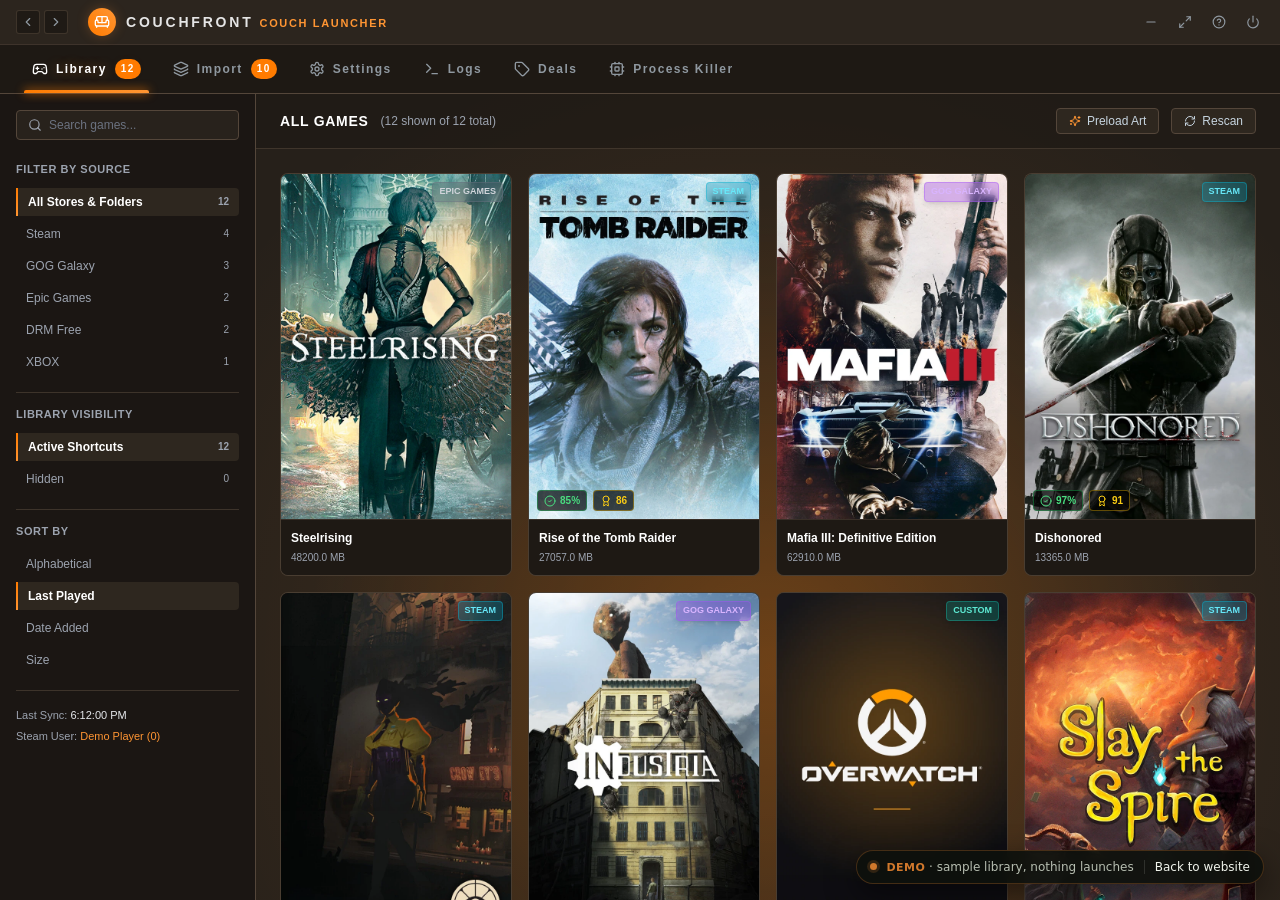
==== commit cff09935: "Publish site v1.0.0 (17.3 MB exe)" ====
--- a/demo/index.html
+++ b/demo/index.html
@@ -10,8 +10,8 @@
     />
     <title>Interactive demo — Couchfront</title>
     <link rel="icon" type="image/png" href="./favicon.png?v=2" />
-    <script defer src="./assets/index-Du8KWxVh.js"></script>
-    <link rel="stylesheet" href="./assets/style-CHZfzT7I.css">
+    <script defer src="./assets/index-DtBI1K1o.js"></script>
+    <link rel="stylesheet" href="./assets/style-DnnHhJZP.css">
   </head>
   <body>
     <div id="root"></div>
--- a/demo/assets/style-DnnHhJZP.css
+++ b/demo/assets/style-DnnHhJZP.css
@@ -0,0 +1 @@
+*,:before,:after{--tw-border-spacing-x: 0;--tw-border-spacing-y: 0;--tw-translate-x: 0;--tw-translate-y: 0;--tw-rotate: 0;--tw-skew-x: 0;--tw-skew-y: 0;--tw-scale-x: 1;--tw-scale-y: 1;--tw-pan-x: ;--tw-pan-y: ;--tw-pinch-zoom: ;--tw-scroll-snap-strictness: proximity;--tw-gradient-from-position: ;--tw-gradient-via-position: ;--tw-gradient-to-position: ;--tw-ordinal: ;--tw-slashed-zero: ;--tw-numeric-figure: ;--tw-numeric-spacing: ;--tw-numeric-fraction: ;--tw-ring-inset: ;--tw-ring-offset-width: 0px;--tw-ring-offset-color: #fff;--tw-ring-color: rgb(59 130 246 / .5);--tw-ring-offset-shadow: 0 0 #0000;--tw-ring-shadow: 0 0 #0000;--tw-shadow: 0 0 #0000;--tw-shadow-colored: 0 0 #0000;--tw-blur: ;--tw-brightness: ;--tw-contrast: ;--tw-grayscale: ;--tw-hue-rotate: ;--tw-invert: ;--tw-saturate: ;--tw-sepia: ;--tw-drop-shadow: ;--tw-backdrop-blur: ;--tw-backdrop-brightness: ;--tw-backdrop-contrast: ;--tw-backdrop-grayscale: ;--tw-backdrop-hue-rotate: ;--tw-backdrop-invert: ;--tw-backdrop-opacity: ;--tw-backdrop-saturate: ;--tw-backdrop-sepia: ;--tw-contain-size: ;--tw-contain-layout: ;--tw-contain-paint: ;--tw-contain-style: }::backdrop{--tw-border-spacing-x: 0;--tw-border-spacing-y: 0;--tw-translate-x: 0;--tw-translate-y: 0;--tw-rotate: 0;--tw-skew-x: 0;--tw-skew-y: 0;--tw-scale-x: 1;--tw-scale-y: 1;--tw-pan-x: ;--tw-pan-y: ;--tw-pinch-zoom: ;--tw-scroll-snap-strictness: proximity;--tw-gradient-from-position: ;--tw-gradient-via-position: ;--tw-gradient-to-position: ;--tw-ordinal: ;--tw-slashed-zero: ;--tw-numeric-figure: ;--tw-numeric-spacing: ;--tw-numeric-fraction: ;--tw-ring-inset: ;--tw-ring-offset-width: 0px;--tw-ring-offset-color: #fff;--tw-ring-color: rgb(59 130 246 / .5);--tw-ring-offset-shadow: 0 0 #0000;--tw-ring-shadow: 0 0 #0000;--tw-shadow: 0 0 #0000;--tw-shadow-colored: 0 0 #0000;--tw-blur: ;--tw-brightness: ;--tw-contrast: ;--tw-grayscale: ;--tw-hue-rotate: ;--tw-invert: ;--tw-saturate: ;--tw-sepia: ;--tw-drop-shadow: ;--tw-backdrop-blur: ;--tw-backdrop-brightness: ;--tw-backdrop-contrast: ;--tw-backdrop-grayscale: ;--tw-backdrop-hue-rotate: ;--tw-backdrop-invert: ;--tw-backdrop-opacity: ;--tw-backdrop-saturate: ;--tw-backdrop-sepia: ;--tw-contain-size: ;--tw-contain-layout: ;--tw-contain-paint: ;--tw-contain-style: }*,:before,:after{box-sizing:border-box;border-width:0;border-style:solid;border-color:#e5e7eb}:before,:after{--tw-content: ""}html,:host{line-height:1.5;-webkit-text-size-adjust:100%;-moz-tab-size:4;-o-tab-size:4;tab-size:4;font-family:ui-sans-serif,system-ui,sans-serif,"Apple Color Emoji","Segoe UI Emoji",Segoe UI Symbol,"Noto Color Emoji";font-feature-settings:normal;font-variation-settings:normal;-webkit-tap-highlight-color:transparent}body{margin:0;line-height:inherit}hr{height:0;color:inherit;border-top-width:1px}abbr:where([title]){-webkit-text-decoration:underline dotted;text-decoration:underline dotted}h1,h2,h3,h4,h5,h6{font-size:inherit;font-weight:inherit}a{color:inherit;text-decoration:inherit}b,strong{font-weight:bolder}code,kbd,samp,pre{font-family:ui-monospace,SFMono-Regular,Menlo,Monaco,Consolas,Liberation Mono,Courier New,monospace;font-feature-settings:normal;font-variation-settings:normal;font-size:1em}small{font-size:80%}sub,sup{font-size:75%;line-height:0;position:relative;vertical-align:baseline}sub{bottom:-.25em}sup{top:-.5em}table{text-indent:0;border-color:inherit;border-collapse:collapse}button,input,optgroup,select,textarea{font-family:inherit;font-feature-settings:inherit;font-variation-settings:inherit;font-size:100%;font-weight:inherit;line-height:inherit;letter-spacing:inherit;color:inherit;margin:0;padding:0}button,select{text-transform:none}button,input:where([type=button]),input:where([type=reset]),input:where([type=submit]){-webkit-appearance:button;background-color:transparent;background-image:none}:-moz-focusring{outline:auto}:-moz-ui-invalid{box-shadow:none}progress{vertical-align:baseline}::-webkit-inner-spin-button,::-webkit-outer-spin-button{height:auto}[type=search]{-webkit-appearance:textfield;outline-offset:-2px}::-webkit-search-decoration{-webkit-appearance:none}::-webkit-file-upload-button{-webkit-appearance:button;font:inherit}summary{display:list-item}blockquote,dl,dd,h1,h2,h3,h4,h5,h6,hr,figure,p,pre{margin:0}fieldset{margin:0;padding:0}legend{padding:0}ol,ul,menu{list-style:none;margin:0;padding:0}dialog{padding:0}textarea{resize:vertical}input::-moz-placeholder,textarea::-moz-placeholder{opacity:1;color:#9ca3af}input::placeholder,textarea::placeholder{opacity:1;color:#9ca3af}button,[role=button]{cursor:pointer}:disabled{cursor:default}img,svg,video,canvas,audio,iframe,embed,object{display:block;vertical-align:middle}img,video{max-width:100%;height:auto}[hidden]:where(:not([hidden=until-found])){display:none}.container{width:100%}@media(min-width:640px){.container{max-width:640px}}@media(min-width:768px){.container{max-width:768px}}@media(min-width:1024px){.container{max-width:1024px}}@media(min-width:1280px){.container{max-width:1280px}}@media(min-width:1536px){.container{max-width:1536px}}.sr-only{position:absolute;width:1px;height:1px;padding:0;margin:-1px;overflow:hidden;clip:rect(0,0,0,0);white-space:nowrap;border-width:0}.pointer-events-none{pointer-events:none}.visible{visibility:visible}.static{position:static}.fixed{position:fixed}.absolute{position:absolute}.relative{position:relative}.inset-0{inset:0}.bottom-2{bottom:.5rem}.bottom-4{bottom:1rem}.left-1\/2{left:50%}.left-2{left:.5rem}.left-3{left:.75rem}.right-2{right:.5rem}.right-2\.5{right:.625rem}.right-4{right:1rem}.top-1\/2{top:50%}.top-2{top:.5rem}.isolate{isolation:isolate}.-z-10{z-index:-10}.z-10{z-index:10}.z-20{z-index:20}.z-50{z-index:50}.z-\[60\]{z-index:60}.col-span-1{grid-column:span 1 / span 1}.col-span-2{grid-column:span 2 / span 2}.col-span-5{grid-column:span 5 / span 5}.col-span-full{grid-column:1 / -1}.col-start-1{grid-column-start:1}.col-start-2{grid-column-start:2}.col-start-3{grid-column-start:3}.row-start-1{grid-row-start:1}.row-start-2{grid-row-start:2}.row-start-3{grid-row-start:3}.mx-0\.5{margin-left:.125rem;margin-right:.125rem}.mx-1\.5{margin-left:.375rem;margin-right:.375rem}.mx-auto{margin-left:auto;margin-right:auto}.mb-1{margin-bottom:.25rem}.mb-2{margin-bottom:.5rem}.mb-3{margin-bottom:.75rem}.mb-4{margin-bottom:1rem}.mb-6{margin-bottom:1.5rem}.mb-auto{margin-bottom:auto}.ml-1{margin-left:.25rem}.ml-2{margin-left:.5rem}.ml-4{margin-left:1rem}.mr-0\.5{margin-right:.125rem}.mr-1{margin-right:.25rem}.mt-0\.5{margin-top:.125rem}.mt-1{margin-top:.25rem}.mt-2{margin-top:.5rem}.mt-3{margin-top:.75rem}.mt-4{margin-top:1rem}.mt-auto{margin-top:auto}.line-clamp-2{overflow:hidden;display:-webkit-box;-webkit-box-orient:vertical;-webkit-line-clamp:2}.block{display:block}.inline-block{display:inline-block}.flex{display:flex}.inline-flex{display:inline-flex}.grid{display:grid}.inline-grid{display:inline-grid}.hidden{display:none}.aspect-\[2\/3\]{aspect-ratio:2/3}.aspect-\[460\/215\]{aspect-ratio:460/215}.h-1\.5{height:.375rem}.h-12{height:3rem}.h-14{height:3.5rem}.h-16{height:4rem}.h-2{height:.5rem}.h-2\.5{height:.625rem}.h-3{height:.75rem}.h-3\.5{height:.875rem}.h-4{height:1rem}.h-5{height:1.25rem}.h-6{height:1.5rem}.h-64{height:16rem}.h-7{height:1.75rem}.h-8{height:2rem}.h-\[0\.4375rem\]{height:.4375rem}.h-\[1\.125rem\]{height:1.125rem}.h-full{height:100%}.h-screen{height:100vh}.max-h-24{max-height:6rem}.max-h-48{max-height:12rem}.max-h-72{max-height:18rem}.max-h-80{max-height:20rem}.max-h-\[70vh\]{max-height:70vh}.max-h-\[80vh\]{max-height:80vh}.max-h-\[85vh\]{max-height:85vh}.min-h-0{min-height:0px}.min-h-\[220px\]{min-height:220px}.w-1\.5{width:.375rem}.w-12{width:3rem}.w-14{width:3.5rem}.w-16{width:4rem}.w-2{width:.5rem}.w-2\.5{width:.625rem}.w-3{width:.75rem}.w-3\.5{width:.875rem}.w-4{width:1rem}.w-5{width:1.25rem}.w-6{width:1.5rem}.w-64{width:16rem}.w-7{width:1.75rem}.w-8{width:2rem}.w-9{width:2.25rem}.w-\[0\.4375rem\]{width:.4375rem}.w-\[1\.375rem\]{width:1.375rem}.w-full{width:100%}.w-screen{width:100vw}.min-w-0{min-width:0px}.min-w-\[12rem\]{min-width:12rem}.max-w-2xl{max-width:42rem}.max-w-5xl{max-width:64rem}.max-w-7xl{max-width:80rem}.max-w-\[110px\]{max-width:110px}.max-w-\[180px\]{max-width:180px}.max-w-\[200px\]{max-width:200px}.max-w-\[240px\]{max-width:240px}.max-w-full{max-width:100%}.max-w-lg{max-width:32rem}.max-w-md{max-width:28rem}.max-w-sm{max-width:24rem}.max-w-xl{max-width:36rem}.flex-1{flex:1 1 0%}.flex-\[2\]{flex:2}.shrink{flex-shrink:1}.shrink-0{flex-shrink:0}.-translate-x-1\/2{--tw-translate-x: -50%;transform:translate(var(--tw-translate-x),var(--tw-translate-y)) rotate(var(--tw-rotate)) skew(var(--tw-skew-x)) skewY(var(--tw-skew-y)) scaleX(var(--tw-scale-x)) scaleY(var(--tw-scale-y))}.-translate-y-1\/2{--tw-translate-y: -50%;transform:translate(var(--tw-translate-x),var(--tw-translate-y)) rotate(var(--tw-rotate)) skew(var(--tw-skew-x)) skewY(var(--tw-skew-y)) scaleX(var(--tw-scale-x)) scaleY(var(--tw-scale-y))}@keyframes ping{75%,to{transform:scale(2);opacity:0}}.animate-ping{animation:ping 1s cubic-bezier(0,0,.2,1) infinite}@keyframes pulse{50%{opacity:.5}}.animate-pulse{animation:pulse 2s cubic-bezier(.4,0,.6,1) infinite}@keyframes spin{to{transform:rotate(360deg)}}.animate-spin{animation:spin 1s linear infinite}.cursor-not-allowed{cursor:not-allowed}.cursor-pointer{cursor:pointer}.cursor-wait{cursor:wait}.select-none{-webkit-user-select:none;-moz-user-select:none;user-select:none}.select-text{-webkit-user-select:text;-moz-user-select:text;user-select:text}.resize{resize:both}.appearance-none{-webkit-appearance:none;-moz-appearance:none;appearance:none}.grid-cols-1{grid-template-columns:repeat(1,minmax(0,1fr))}.grid-cols-10{grid-template-columns:repeat(10,minmax(0,1fr))}.grid-cols-12{grid-template-columns:repeat(12,minmax(0,1fr))}.grid-cols-2{grid-template-columns:repeat(2,minmax(0,1fr))}.grid-cols-3{grid-template-columns:repeat(3,minmax(0,1fr))}.grid-cols-7{grid-template-columns:repeat(7,minmax(0,1fr))}.grid-cols-9{grid-template-columns:repeat(9,minmax(0,1fr))}.grid-rows-3{grid-template-rows:repeat(3,minmax(0,1fr))}.flex-col{flex-direction:column}.flex-wrap{flex-wrap:wrap}.items-start{align-items:flex-start}.items-end{align-items:flex-end}.items-center{align-items:center}.items-baseline{align-items:baseline}.justify-end{justify-content:flex-end}.justify-center{justify-content:center}.justify-between{justify-content:space-between}.gap-1{gap:.25rem}.gap-1\.5{gap:.375rem}.gap-2{gap:.5rem}.gap-3{gap:.75rem}.gap-4{gap:1rem}.gap-x-6{-moz-column-gap:1.5rem;column-gap:1.5rem}.gap-y-1\.5{row-gap:.375rem}.space-x-1>:not([hidden])~:not([hidden]){--tw-space-x-reverse: 0;margin-right:calc(.25rem * var(--tw-space-x-reverse));margin-left:calc(.25rem * calc(1 - var(--tw-space-x-reverse)))}.space-x-1\.5>:not([hidden])~:not([hidden]){--tw-space-x-reverse: 0;margin-right:calc(.375rem * var(--tw-space-x-reverse));margin-left:calc(.375rem * calc(1 - var(--tw-space-x-reverse)))}.space-x-2>:not([hidden])~:not([hidden]){--tw-space-x-reverse: 0;margin-right:calc(.5rem * var(--tw-space-x-reverse));margin-left:calc(.5rem * calc(1 - var(--tw-space-x-reverse)))}.space-x-2\.5>:not([hidden])~:not([hidden]){--tw-space-x-reverse: 0;margin-right:calc(.625rem * var(--tw-space-x-reverse));margin-left:calc(.625rem * calc(1 - var(--tw-space-x-reverse)))}.space-x-3>:not([hidden])~:not([hidden]){--tw-space-x-reverse: 0;margin-right:calc(.75rem * var(--tw-space-x-reverse));margin-left:calc(.75rem * calc(1 - var(--tw-space-x-reverse)))}.space-x-4>:not([hidden])~:not([hidden]){--tw-space-x-reverse: 0;margin-right:calc(1rem * var(--tw-space-x-reverse));margin-left:calc(1rem * calc(1 - var(--tw-space-x-reverse)))}.space-x-5>:not([hidden])~:not([hidden]){--tw-space-x-reverse: 0;margin-right:calc(1.25rem * var(--tw-space-x-reverse));margin-left:calc(1.25rem * calc(1 - var(--tw-space-x-reverse)))}.space-y-1>:not([hidden])~:not([hidden]){--tw-space-y-reverse: 0;margin-top:calc(.25rem * calc(1 - var(--tw-space-y-reverse)));margin-bottom:calc(.25rem * var(--tw-space-y-reverse))}.space-y-1\.5>:not([hidden])~:not([hidden]){--tw-space-y-reverse: 0;margin-top:calc(.375rem * calc(1 - var(--tw-space-y-reverse)));margin-bottom:calc(.375rem * var(--tw-space-y-reverse))}.space-y-2>:not([hidden])~:not([hidden]){--tw-space-y-reverse: 0;margin-top:calc(.5rem * calc(1 - var(--tw-space-y-reverse)));margin-bottom:calc(.5rem * var(--tw-space-y-reverse))}.space-y-3>:not([hidden])~:not([hidden]){--tw-space-y-reverse: 0;margin-top:calc(.75rem * calc(1 - var(--tw-space-y-reverse)));margin-bottom:calc(.75rem * var(--tw-space-y-reverse))}.space-y-4>:not([hidden])~:not([hidden]){--tw-space-y-reverse: 0;margin-top:calc(1rem * calc(1 - var(--tw-space-y-reverse)));margin-bottom:calc(1rem * var(--tw-space-y-reverse))}.space-y-5>:not([hidden])~:not([hidden]){--tw-space-y-reverse: 0;margin-top:calc(1.25rem * calc(1 - var(--tw-space-y-reverse)));margin-bottom:calc(1.25rem * var(--tw-space-y-reverse))}.space-y-6>:not([hidden])~:not([hidden]){--tw-space-y-reverse: 0;margin-top:calc(1.5rem * calc(1 - var(--tw-space-y-reverse)));margin-bottom:calc(1.5rem * var(--tw-space-y-reverse))}.space-y-8>:not([hidden])~:not([hidden]){--tw-space-y-reverse: 0;margin-top:calc(2rem * calc(1 - var(--tw-space-y-reverse)));margin-bottom:calc(2rem * var(--tw-space-y-reverse))}.divide-y>:not([hidden])~:not([hidden]){--tw-divide-y-reverse: 0;border-top-width:calc(1px * calc(1 - var(--tw-divide-y-reverse)));border-bottom-width:calc(1px * var(--tw-divide-y-reverse))}.divide-\[rgb\(var\(--c-border\)\/0\.4\)\]>:not([hidden])~:not([hidden]){border-color:rgb(var(--c-border)/.4)}.self-end{align-self:flex-end}.overflow-hidden{overflow:hidden}.overflow-x-auto{overflow-x:auto}.overflow-y-auto{overflow-y:auto}.truncate{overflow:hidden;text-overflow:ellipsis;white-space:nowrap}.whitespace-nowrap{white-space:nowrap}.whitespace-pre-line{white-space:pre-line}.break-all{word-break:break-all}.rounded{border-radius:.25rem}.rounded-2xl{border-radius:1rem}.rounded-full{border-radius:9999px}.rounded-lg{border-radius:.5rem}.rounded-xl{border-radius:.75rem}.border{border-width:1px}.border-0{border-width:0px}.border-2{border-width:2px}.border-b{border-bottom-width:1px}.border-l-2{border-left-width:2px}.border-r{border-right-width:1px}.border-t{border-top-width:1px}.border-\[rgb\(var\(--c-a1\)\)\]{border-color:rgb(var(--c-a1))}.border-\[rgb\(var\(--c-a1\)\/0\.3\)\]{border-color:rgb(var(--c-a1)/.3)}.border-\[rgb\(var\(--c-a1\)\/0\.4\)\]{border-color:rgb(var(--c-a1)/.4)}.border-\[rgb\(var\(--c-a1\)\/0\.6\)\]{border-color:rgb(var(--c-a1)/.6)}.border-\[rgb\(var\(--c-a2\)\)\]{border-color:rgb(var(--c-a2))}.border-\[rgb\(var\(--c-a2\)\/0\.3\)\]{border-color:rgb(var(--c-a2)/.3)}.border-\[rgb\(var\(--c-border\)\)\]{border-color:rgb(var(--c-border))}.border-\[rgb\(var\(--c-border\)\/0\.35\)\]{border-color:rgb(var(--c-border)/.35)}.border-\[rgb\(var\(--c-border\)\/0\.4\)\]{border-color:rgb(var(--c-border)/.4)}.border-\[rgb\(var\(--c-border\)\/0\.5\)\]{border-color:rgb(var(--c-border)/.5)}.border-\[rgb\(var\(--c-border\)\/0\.6\)\]{border-color:rgb(var(--c-border)/.6)}.border-\[rgb\(var\(--c-border\)\/0\.7\)\]{border-color:rgb(var(--c-border)/.7)}.border-amber-400{--tw-border-opacity: 1;border-color:rgb(251 191 36 / var(--tw-border-opacity, 1))}.border-amber-500\/40{border-color:#f59e0b66}.border-blue-500\/40{border-color:#3b82f666}.border-current{border-color:currentColor}.border-cyan-500\/40{border-color:#06b6d466}.border-emerald-400{--tw-border-opacity: 1;border-color:rgb(52 211 153 / var(--tw-border-opacity, 1))}.border-emerald-500\/40{border-color:#10b98166}.border-emerald-500\/50{border-color:#10b98180}.border-gray-500\/40{border-color:#6b728066}.border-green-500\/40{border-color:#22c55e66}.border-green-500\/60{border-color:#22c55e99}.border-indigo-500\/40{border-color:#6366f166}.border-purple-500\/40{border-color:#a855f766}.border-red-500\/30{border-color:#ef44444d}.border-red-500\/70{border-color:#ef4444b3}.border-red-800{--tw-border-opacity: 1;border-color:rgb(153 27 27 / var(--tw-border-opacity, 1))}.border-red-900\/50{border-color:#7f1d1d80}.border-sky-500\/40{border-color:#0ea5e966}.border-teal-500\/40{border-color:#14b8a666}.border-yellow-500\/40{border-color:#eab30866}.border-t-transparent{border-top-color:transparent}.bg-\[\#107c41\]\/80{background-color:#107c41cc}.bg-\[\#1e2f2b\]{--tw-bg-opacity: 1;background-color:rgb(30 47 43 / var(--tw-bg-opacity, 1))}.bg-\[\#24354a\]{--tw-bg-opacity: 1;background-color:rgb(36 53 74 / var(--tw-bg-opacity, 1))}.bg-\[\#2b2024\]{--tw-bg-opacity: 1;background-color:rgb(43 32 36 / var(--tw-bg-opacity, 1))}.bg-\[\#3a1214\]\/95{background-color:#3a1214f2}.bg-\[rgb\(var\(--c-a1\)\)\]{background-color:rgb(var(--c-a1))}.bg-\[rgb\(var\(--c-a1\)\/0\.1\)\]{background-color:rgb(var(--c-a1)/.1)}.bg-\[rgb\(var\(--c-a1\)\/0\.15\)\]{background-color:rgb(var(--c-a1)/.15)}.bg-\[rgb\(var\(--c-a1\)\/0\.2\)\]{background-color:rgb(var(--c-a1)/.2)}.bg-\[rgb\(var\(--c-bg\)\)\]{background-color:rgb(var(--c-bg))}.bg-\[rgb\(var\(--c-bg2\)\)\]{background-color:rgb(var(--c-bg2))}.bg-\[rgb\(var\(--c-body\)\)\]{background-color:rgb(var(--c-body))}.bg-\[rgb\(var\(--c-body\)\/0\.5\)\]{background-color:rgb(var(--c-body)/.5)}.bg-\[rgb\(var\(--c-body\)\/0\.8\)\]{background-color:rgb(var(--c-body)/.8)}.bg-\[rgb\(var\(--c-body\)\/0\.85\)\]{background-color:rgb(var(--c-body)/.85)}.bg-\[rgb\(var\(--c-body\)\/0\.9\)\]{background-color:rgb(var(--c-body)/.9)}.bg-\[rgb\(var\(--c-card\)\)\]{background-color:rgb(var(--c-card))}.bg-\[rgb\(var\(--c-card\)\/0\.4\)\]{background-color:rgb(var(--c-card)/.4)}.bg-\[rgb\(var\(--c-header2\)\)\]{background-color:rgb(var(--c-header2))}.bg-\[rgb\(var\(--c-input\)\)\]{background-color:rgb(var(--c-input))}.bg-amber-400{--tw-bg-opacity: 1;background-color:rgb(251 191 36 / var(--tw-bg-opacity, 1))}.bg-amber-600{--tw-bg-opacity: 1;background-color:rgb(217 119 6 / var(--tw-bg-opacity, 1))}.bg-amber-600\/30{background-color:#d977064d}.bg-amber-600\/80{background-color:#d97706cc}.bg-amber-950\/90{background-color:#451a03e6}.bg-black\/40{background-color:#0006}.bg-black\/70{background-color:#000000b3}.bg-black\/80{background-color:#000c}.bg-blue-600\/30{background-color:#2563eb4d}.bg-current{background-color:currentColor}.bg-cyan-600\/30{background-color:#0891b24d}.bg-emerald-400{--tw-bg-opacity: 1;background-color:rgb(52 211 153 / var(--tw-bg-opacity, 1))}.bg-emerald-600{--tw-bg-opacity: 1;background-color:rgb(5 150 105 / var(--tw-bg-opacity, 1))}.bg-emerald-600\/30{background-color:#0596694d}.bg-emerald-600\/80{background-color:#059669cc}.bg-emerald-900\/60{background-color:#064e3b99}.bg-emerald-950{--tw-bg-opacity: 1;background-color:rgb(2 44 34 / var(--tw-bg-opacity, 1))}.bg-emerald-950\/80{background-color:#022c22cc}.bg-emerald-950\/90{background-color:#022c22e6}.bg-gray-600\/30{background-color:#4b55634d}.bg-gray-600\/60{background-color:#4b556399}.bg-green-600\/20{background-color:#16a34a33}.bg-indigo-600\/30{background-color:#4f46e54d}.bg-purple-600\/30{background-color:#9333ea4d}.bg-red-600{--tw-bg-opacity: 1;background-color:rgb(220 38 38 / var(--tw-bg-opacity, 1))}.bg-red-600\/80{background-color:#dc2626cc}.bg-red-800{--tw-bg-opacity: 1;background-color:rgb(153 27 27 / var(--tw-bg-opacity, 1))}.bg-red-900\/60{background-color:#7f1d1d99}.bg-sky-600\/30{background-color:#0284c74d}.bg-teal-600\/30{background-color:#0d94884d}.bg-transparent{background-color:transparent}.bg-white\/15{background-color:#ffffff26}.bg-yellow-600\/30{background-color:#ca8a044d}.bg-gradient-to-r{background-image:linear-gradient(to right,var(--tw-gradient-stops))}.bg-gradient-to-tr{background-image:linear-gradient(to top right,var(--tw-gradient-stops))}.from-\[rgb\(var\(--c-a1\)\)\]{--tw-gradient-from: rgb(var(--c-a1)) var(--tw-gradient-from-position);--tw-gradient-to: rgb(var(--c-a1) / 0) var(--tw-gradient-to-position);--tw-gradient-stops: var(--tw-gradient-from), var(--tw-gradient-to)}.to-\[rgb\(var\(--c-g1\)\)\]{--tw-gradient-to: rgb(var(--c-g1)) var(--tw-gradient-to-position)}.fill-current{fill:currentColor}.object-contain{-o-object-fit:contain;object-fit:contain}.object-cover{-o-object-fit:cover;object-fit:cover}.p-0{padding:0}.p-1{padding:.25rem}.p-1\.5{padding:.375rem}.p-2\.5{padding:.625rem}.p-3{padding:.75rem}.p-4{padding:1rem}.p-5{padding:1.25rem}.p-6{padding:1.5rem}.p-8{padding:2rem}.px-1{padding-left:.25rem;padding-right:.25rem}.px-1\.5{padding-left:.375rem;padding-right:.375rem}.px-2{padding-left:.5rem;padding-right:.5rem}.px-2\.5{padding-left:.625rem;padding-right:.625rem}.px-3{padding-left:.75rem;padding-right:.75rem}.px-4{padding-left:1rem;padding-right:1rem}.px-5{padding-left:1.25rem;padding-right:1.25rem}.px-6{padding-left:1.5rem;padding-right:1.5rem}.px-8{padding-left:2rem;padding-right:2rem}.py-0\.5{padding-top:.125rem;padding-bottom:.125rem}.py-1{padding-top:.25rem;padding-bottom:.25rem}.py-1\.5{padding-top:.375rem;padding-bottom:.375rem}.py-2{padding-top:.5rem;padding-bottom:.5rem}.py-2\.5{padding-top:.625rem;padding-bottom:.625rem}.py-3{padding-top:.75rem;padding-bottom:.75rem}.py-3\.5{padding-top:.875rem;padding-bottom:.875rem}.py-6{padding-top:1.5rem;padding-bottom:1.5rem}.py-8{padding-top:2rem;padding-bottom:2rem}.pb-2{padding-bottom:.5rem}.pb-3{padding-bottom:.75rem}.pb-4{padding-bottom:1rem}.pl-3{padding-left:.75rem}.pl-8{padding-left:2rem}.pr-1{padding-right:.25rem}.pr-3{padding-right:.75rem}.pr-4{padding-right:1rem}.pr-8{padding-right:2rem}.pt-1{padding-top:.25rem}.pt-2{padding-top:.5rem}.pt-3{padding-top:.75rem}.pt-4{padding-top:1rem}.pt-6{padding-top:1.5rem}.text-left{text-align:left}.text-center{text-align:center}.text-right{text-align:right}.align-middle{vertical-align:middle}.font-mono{font-family:ui-monospace,SFMono-Regular,Menlo,Monaco,Consolas,Liberation Mono,Courier New,monospace}.font-sans{font-family:ui-sans-serif,system-ui,sans-serif,"Apple Color Emoji","Segoe UI Emoji",Segoe UI Symbol,"Noto Color Emoji"}.font-steam{font-family:Motiva Sans,Inter,-apple-system,BlinkMacSystemFont,Segoe UI,Roboto,sans-serif}.text-3xl{font-size:1.875rem;line-height:2.25rem}.text-\[0\.5625rem\]{font-size:.5625rem}.text-\[0\.625rem\]{font-size:.625rem}.text-\[0\.65rem\]{font-size:.65rem}.text-\[0\.6875rem\]{font-size:.6875rem}.text-\[0\.6rem\]{font-size:.6rem}.text-base{font-size:1rem;line-height:1.5rem}.text-lg{font-size:1.125rem;line-height:1.75rem}.text-sm{font-size:.875rem;line-height:1.25rem}.text-xs{font-size:.75rem;line-height:1rem}.font-black{font-weight:900}.font-bold{font-weight:700}.font-extrabold{font-weight:800}.font-medium{font-weight:500}.font-normal{font-weight:400}.font-semibold{font-weight:600}.uppercase{text-transform:uppercase}.italic{font-style:italic}.leading-relaxed{line-height:1.625}.leading-snug{line-height:1.375}.tracking-\[0\.15em\]{letter-spacing:.15em}.tracking-\[0\.2em\]{letter-spacing:.2em}.tracking-wide{letter-spacing:.025em}.tracking-wider{letter-spacing:.05em}.text-\[\#8f98a0\]{--tw-text-opacity: 1;color:rgb(143 152 160 / var(--tw-text-opacity, 1))}.text-\[\#e5e5e5\]{--tw-text-opacity: 1;color:rgb(229 229 229 / var(--tw-text-opacity, 1))}.text-\[rgb\(var\(--c-a1\)\)\]{color:rgb(var(--c-a1))}.text-\[rgb\(var\(--c-a2\)\)\]{color:rgb(var(--c-a2))}.text-\[rgb\(var\(--c-border\)\)\]{color:rgb(var(--c-border))}.text-\[var\(--a-on1\)\]{color:var(--a-on1)}.text-amber-300{--tw-text-opacity: 1;color:rgb(252 211 77 / var(--tw-text-opacity, 1))}.text-amber-400{--tw-text-opacity: 1;color:rgb(251 191 36 / var(--tw-text-opacity, 1))}.text-blue-300{--tw-text-opacity: 1;color:rgb(147 197 253 / var(--tw-text-opacity, 1))}.text-cyan-300{--tw-text-opacity: 1;color:rgb(103 232 249 / var(--tw-text-opacity, 1))}.text-emerald-300{--tw-text-opacity: 1;color:rgb(110 231 183 / var(--tw-text-opacity, 1))}.text-emerald-400{--tw-text-opacity: 1;color:rgb(52 211 153 / var(--tw-text-opacity, 1))}.text-gray-200{--tw-text-opacity: 1;color:rgb(229 231 235 / var(--tw-text-opacity, 1))}.text-gray-300{--tw-text-opacity: 1;color:rgb(209 213 219 / var(--tw-text-opacity, 1))}.text-gray-400{--tw-text-opacity: 1;color:rgb(156 163 175 / var(--tw-text-opacity, 1))}.text-gray-500{--tw-text-opacity: 1;color:rgb(107 114 128 / var(--tw-text-opacity, 1))}.text-green-300{--tw-text-opacity: 1;color:rgb(134 239 172 / var(--tw-text-opacity, 1))}.text-green-400{--tw-text-opacity: 1;color:rgb(74 222 128 / var(--tw-text-opacity, 1))}.text-indigo-300{--tw-text-opacity: 1;color:rgb(165 180 252 / var(--tw-text-opacity, 1))}.text-purple-300{--tw-text-opacity: 1;color:rgb(216 180 254 / var(--tw-text-opacity, 1))}.text-red-100{--tw-text-opacity: 1;color:rgb(254 226 226 / var(--tw-text-opacity, 1))}.text-red-200{--tw-text-opacity: 1;color:rgb(254 202 202 / var(--tw-text-opacity, 1))}.text-red-300{--tw-text-opacity: 1;color:rgb(252 165 165 / var(--tw-text-opacity, 1))}.text-red-400{--tw-text-opacity: 1;color:rgb(248 113 113 / var(--tw-text-opacity, 1))}.text-sky-300{--tw-text-opacity: 1;color:rgb(125 211 252 / var(--tw-text-opacity, 1))}.text-teal-300{--tw-text-opacity: 1;color:rgb(94 234 212 / var(--tw-text-opacity, 1))}.text-white{--tw-text-opacity: 1;color:rgb(255 255 255 / var(--tw-text-opacity, 1))}.text-yellow-300{--tw-text-opacity: 1;color:rgb(253 224 71 / var(--tw-text-opacity, 1))}.text-yellow-400{--tw-text-opacity: 1;color:rgb(250 204 21 / var(--tw-text-opacity, 1))}.underline{text-decoration-line:underline}.line-through{text-decoration-line:line-through}.antialiased{-webkit-font-smoothing:antialiased;-moz-osx-font-smoothing:grayscale}.placeholder-gray-500::-moz-placeholder{--tw-placeholder-opacity: 1;color:rgb(107 114 128 / var(--tw-placeholder-opacity, 1))}.placeholder-gray-500::placeholder{--tw-placeholder-opacity: 1;color:rgb(107 114 128 / var(--tw-placeholder-opacity, 1))}.accent-\[rgb\(var\(--c-a1\)\)\]{accent-color:rgb(var(--c-a1))}.opacity-0{opacity:0}.opacity-100{opacity:1}.opacity-40{opacity:.4}.opacity-50{opacity:.5}.opacity-60{opacity:.6}.opacity-75{opacity:.75}.opacity-90{opacity:.9}.shadow{--tw-shadow: 0 1px 3px 0 rgb(0 0 0 / .1), 0 1px 2px -1px rgb(0 0 0 / .1);--tw-shadow-colored: 0 1px 3px 0 var(--tw-shadow-color), 0 1px 2px -1px var(--tw-shadow-color);box-shadow:var(--tw-ring-offset-shadow, 0 0 #0000),var(--tw-ring-shadow, 0 0 #0000),var(--tw-shadow)}.shadow-2xl{--tw-shadow: 0 25px 50px -12px rgb(0 0 0 / .25);--tw-shadow-colored: 0 25px 50px -12px var(--tw-shadow-color);box-shadow:var(--tw-ring-offset-shadow, 0 0 #0000),var(--tw-ring-shadow, 0 0 #0000),var(--tw-shadow)}.shadow-\[0_0_20px_rgb\(var\(--c-a1\)\/0\.28\)\]{--tw-shadow: 0 0 20px rgb(var(--c-a1)/.28);--tw-shadow-colored: 0 0 20px var(--tw-shadow-color);box-shadow:var(--tw-ring-offset-shadow, 0 0 #0000),var(--tw-ring-shadow, 0 0 #0000),var(--tw-shadow)}.shadow-\[0_0_25px_rgba\(52\,211\,153\,0\.6\)\]{--tw-shadow: 0 0 25px rgba(52,211,153,.6);--tw-shadow-colored: 0 0 25px var(--tw-shadow-color);box-shadow:var(--tw-ring-offset-shadow, 0 0 #0000),var(--tw-ring-shadow, 0 0 #0000),var(--tw-shadow)}.shadow-inner{--tw-shadow: inset 0 2px 4px 0 rgb(0 0 0 / .05);--tw-shadow-colored: inset 0 2px 4px 0 var(--tw-shadow-color);box-shadow:var(--tw-ring-offset-shadow, 0 0 #0000),var(--tw-ring-shadow, 0 0 #0000),var(--tw-shadow)}.shadow-md{--tw-shadow: 0 4px 6px -1px rgb(0 0 0 / .1), 0 2px 4px -2px rgb(0 0 0 / .1);--tw-shadow-colored: 0 4px 6px -1px var(--tw-shadow-color), 0 2px 4px -2px var(--tw-shadow-color);box-shadow:var(--tw-ring-offset-shadow, 0 0 #0000),var(--tw-ring-shadow, 0 0 #0000),var(--tw-shadow)}.shadow-sm{--tw-shadow: 0 1px 2px 0 rgb(0 0 0 / .05);--tw-shadow-colored: 0 1px 2px 0 var(--tw-shadow-color);box-shadow:var(--tw-ring-offset-shadow, 0 0 #0000),var(--tw-ring-shadow, 0 0 #0000),var(--tw-shadow)}.shadow-steam{--tw-shadow: 0 0 12px rgba(140, 224, 74, .25);--tw-shadow-colored: 0 0 12px var(--tw-shadow-color);box-shadow:var(--tw-ring-offset-shadow, 0 0 #0000),var(--tw-ring-shadow, 0 0 #0000),var(--tw-shadow)}.shadow-steamGlow{--tw-shadow: 0 0 20px rgba(140, 224, 74, .45);--tw-shadow-colored: 0 0 20px var(--tw-shadow-color);box-shadow:var(--tw-ring-offset-shadow, 0 0 #0000),var(--tw-ring-shadow, 0 0 #0000),var(--tw-shadow)}.outline-none{outline:2px solid transparent;outline-offset:2px}.ring-1{--tw-ring-offset-shadow: var(--tw-ring-inset) 0 0 0 var(--tw-ring-offset-width) var(--tw-ring-offset-color);--tw-ring-shadow: var(--tw-ring-inset) 0 0 0 calc(1px + var(--tw-ring-offset-width)) var(--tw-ring-color);box-shadow:var(--tw-ring-offset-shadow),var(--tw-ring-shadow),var(--tw-shadow, 0 0 #0000)}.ring-4{--tw-ring-offset-shadow: var(--tw-ring-inset) 0 0 0 var(--tw-ring-offset-width) var(--tw-ring-offset-color);--tw-ring-shadow: var(--tw-ring-inset) 0 0 0 calc(4px + var(--tw-ring-offset-width)) var(--tw-ring-color);box-shadow:var(--tw-ring-offset-shadow),var(--tw-ring-shadow),var(--tw-shadow, 0 0 #0000)}.ring-\[rgb\(var\(--c-a1\)\/0\.5\)\]{--tw-ring-color: rgb(var(--c-a1)/.5)}.ring-\[rgb\(var\(--c-a2\)\/0\.4\)\]{--tw-ring-color: rgb(var(--c-a2)/.4)}.ring-emerald-400\/50{--tw-ring-color: rgb(52 211 153 / .5)}.blur{--tw-blur: blur(8px);filter:var(--tw-blur) var(--tw-brightness) var(--tw-contrast) var(--tw-grayscale) var(--tw-hue-rotate) var(--tw-invert) var(--tw-saturate) var(--tw-sepia) var(--tw-drop-shadow)}.grayscale{--tw-grayscale: grayscale(100%);filter:var(--tw-blur) var(--tw-brightness) var(--tw-contrast) var(--tw-grayscale) var(--tw-hue-rotate) var(--tw-invert) var(--tw-saturate) var(--tw-sepia) var(--tw-drop-shadow)}.filter{filter:var(--tw-blur) var(--tw-brightness) var(--tw-contrast) var(--tw-grayscale) var(--tw-hue-rotate) var(--tw-invert) var(--tw-saturate) var(--tw-sepia) var(--tw-drop-shadow)}.backdrop-blur-\[2px\]{--tw-backdrop-blur: blur(2px);backdrop-filter:var(--tw-backdrop-blur) var(--tw-backdrop-brightness) var(--tw-backdrop-contrast) var(--tw-backdrop-grayscale) var(--tw-backdrop-hue-rotate) var(--tw-backdrop-invert) var(--tw-backdrop-opacity) var(--tw-backdrop-saturate) var(--tw-backdrop-sepia)}.backdrop-blur-sm{--tw-backdrop-blur: blur(4px);backdrop-filter:var(--tw-backdrop-blur) var(--tw-backdrop-brightness) var(--tw-backdrop-contrast) var(--tw-backdrop-grayscale) var(--tw-backdrop-hue-rotate) var(--tw-backdrop-invert) var(--tw-backdrop-opacity) var(--tw-backdrop-saturate) var(--tw-backdrop-sepia)}.backdrop-blur-xl{--tw-backdrop-blur: blur(24px);backdrop-filter:var(--tw-backdrop-blur) var(--tw-backdrop-brightness) var(--tw-backdrop-contrast) var(--tw-backdrop-grayscale) var(--tw-backdrop-hue-rotate) var(--tw-backdrop-invert) var(--tw-backdrop-opacity) var(--tw-backdrop-saturate) var(--tw-backdrop-sepia)}.transition{transition-property:color,background-color,border-color,text-decoration-color,fill,stroke,opacity,box-shadow,transform,filter,backdrop-filter;transition-timing-function:cubic-bezier(.4,0,.2,1);transition-duration:.15s}.transition-all{transition-property:all;transition-timing-function:cubic-bezier(.4,0,.2,1);transition-duration:.15s}.transition-colors{transition-property:color,background-color,border-color,text-decoration-color,fill,stroke;transition-timing-function:cubic-bezier(.4,0,.2,1);transition-duration:.15s}.transition-opacity{transition-property:opacity;transition-timing-function:cubic-bezier(.4,0,.2,1);transition-duration:.15s}.transition-transform{transition-property:transform;transition-timing-function:cubic-bezier(.4,0,.2,1);transition-duration:.15s}.duration-200{transition-duration:.2s}.duration-300{transition-duration:.3s}.duration-500{transition-duration:.5s}:root{color-scheme:dark;--c-body: 26 22 18;--c-bg: 38 32 26;--c-bg2: 30 25 20;--c-header2: 44 37 30;--c-input: 40 34 28;--c-card: 46 39 31;--c-card-hover: 62 52 42;--c-border: 84 70 58;--c-thumb: 100 84 68;--c-thumb-hover: 130 110 90;--c-a1: 255 123 0;--c-a2: 255 149 51;--c-g1: 255 149 51;--a-deep: #a65000;--a-deep2: #803e00;--a-hover1: #d96900;--a-hover2: #bf5c00;--a-light: #ffca99;--a-on1: #ffffff;color:#e5e5e5}[data-theme=steam]{--c-body: 23 26 33;--c-bg: 27 40 56;--c-bg2: 20 28 36;--c-header2: 30 38 50;--c-input: 18 27 36;--c-card: 33 44 61;--c-card-hover: 42 58 80;--c-border: 49 65 89;--c-thumb: 37 51 68;--c-thumb-hover: 57 77 101}[data-theme=oled]{--c-body: 0 0 0;--c-bg: 0 0 0;--c-bg2: 5 5 5;--c-header2: 10 10 10;--c-input: 10 10 10;--c-card: 13 13 13;--c-card-hover: 30 30 30;--c-border: 38 38 38;--c-thumb: 42 42 42;--c-thumb-hover: 70 70 70}[data-theme=cocoa]{--c-body: 26 22 18;--c-bg: 38 32 26;--c-bg2: 30 25 20;--c-header2: 44 37 30;--c-input: 40 34 28;--c-card: 46 39 31;--c-card-hover: 62 52 42;--c-border: 84 70 58;--c-thumb: 100 84 68;--c-thumb-hover: 130 110 90}[data-theme=dracula]{--c-body: 30 32 42;--c-bg: 40 42 54;--c-bg2: 34 36 47;--c-header2: 48 50 64;--c-input: 52 55 73;--c-card: 55 58 78;--c-card-hover: 68 71 90;--c-border: 98 102 130;--c-thumb: 110 115 145;--c-thumb-hover: 150 155 185}[data-theme=daylight]{--c-body: 240 244 248;--c-bg: 255 255 255;--c-bg2: 235 239 244;--c-header2: 255 255 255;--c-input: 255 255 255;--c-card: 255 255 255;--c-card-hover: 235 239 245;--c-border: 203 213 225;--c-thumb: 180 192 205;--c-thumb-hover: 140 155 175}[data-theme=smarties]{--c-body: 255 251 253;--c-bg: 255 255 255;--c-bg2: 253 242 248;--c-header2: 240 253 244;--c-input: 255 255 255;--c-card: 250 245 255;--c-card-hover: 224 242 254;--c-border: 226 214 250;--c-thumb: 199 183 230;--c-thumb-hover: 170 150 215}[data-theme=gummie]{--c-body: 12 10 18;--c-bg: 24 16 38;--c-bg2: 18 12 30;--c-header2: 32 22 52;--c-input: 30 20 50;--c-card: 38 26 62;--c-card-hover: 52 34 84;--c-border: 110 80 180;--c-thumb: 120 90 190;--c-thumb-hover: 160 130 230}[data-theme=cyberpunk]{--c-body: 9 10 14;--c-bg: 13 15 22;--c-bg2: 10 11 17;--c-header2: 17 19 28;--c-input: 15 17 26;--c-card: 21 24 35;--c-card-hover: 30 34 50;--c-border: 52 58 84;--c-thumb: 66 74 108;--c-thumb-hover: 92 102 145}[data-theme=daylight],[data-theme=smarties]{color-scheme:light}[data-theme=daylight] body,[data-theme=smarties] body{color:#1c2530}[data-theme=daylight] input,[data-theme=daylight] select,[data-theme=daylight] textarea,[data-theme=smarties] input,[data-theme=smarties] select,[data-theme=smarties] textarea{color:#111827}[data-theme=daylight] .text-white:not([class*=bg-]),[data-theme=daylight] .text-gray-300:not([class*=bg-]),[data-theme=daylight] .text-gray-400:not([class*=bg-]),[data-theme=smarties] .text-white:not([class*=bg-]),[data-theme=smarties] .text-gray-300:not([class*=bg-]),[data-theme=smarties] .text-gray-400:not([class*=bg-]){color:#1c2530}[data-theme=daylight] .hover\:text-white:hover,[data-theme=smarties] .hover\:text-white:hover{color:#1c2530}[data-theme=daylight] :is([class*="bg-[rgb(var(--c-card)"],[class*="bg-[rgb(var(--c-input)"],[class*="bg-[rgb(var(--c-body)"],[class*="bg-[rgb(var(--c-bg"],[class*="bg-[rgb(var(--c-header2)"],[class*="bg-[rgb(var(--c-thumb)"],[class*="bg-[rgb(var(--c-a1)/"],[class*="bg-[rgb(var(--c-a2)/"]):is(.text-white,.text-gray-200,.text-gray-300,.text-gray-400),[data-theme=smarties] :is([class*="bg-[rgb(var(--c-card)"],[class*="bg-[rgb(var(--c-input)"],[class*="bg-[rgb(var(--c-body)"],[class*="bg-[rgb(var(--c-bg"],[class*="bg-[rgb(var(--c-header2)"],[class*="bg-[rgb(var(--c-thumb)"],[class*="bg-[rgb(var(--c-a1)/"],[class*="bg-[rgb(var(--c-a2)/"]):is(.text-white,.text-gray-200,.text-gray-300,.text-gray-400){color:#1c2530}[data-theme=daylight] .steam-btn-secondary,[data-theme=smarties] .steam-btn-secondary{color:#475569}[data-theme=daylight] .steam-btn-secondary:hover,[data-theme=smarties] .steam-btn-secondary:hover,[data-theme=daylight] .steam-nav-arrow,[data-theme=smarties] .steam-nav-arrow,[data-theme=daylight] .steam-nav-arrow:hover,[data-theme=smarties] .steam-nav-arrow:hover{color:#1c2530}[data-theme=daylight] .text-\[\#8f98a0\],[data-theme=smarties] .text-\[\#8f98a0\]{color:#4b5563}[data-theme=daylight] .hover\:text-\[\#c6d4df\]:hover,[data-theme=smarties] .hover\:text-\[\#c6d4df\]:hover{color:#1c2530}[data-theme=daylight] #logs-scroll-container .text-red-400,[data-theme=smarties] #logs-scroll-container .text-red-400{color:#b91c1c}[data-theme=daylight] #logs-scroll-container .text-yellow-400,[data-theme=smarties] #logs-scroll-container .text-yellow-400{color:#a16207}[data-accent=amber]{--c-a1: 176 92 23;--c-a2: 192 106 36;--c-g1: 248 220 174;--a-deep: #8d4a15;--a-deep2: #713a10;--a-hover1: #bf6a1e;--a-hover2: #a25716;--a-light: #ffe4c6;--a-on1: #ffffff}[data-accent=brown]{--c-a1: 138 90 59;--c-a2: 165 115 80;--c-g1: 165 115 80;--a-deep: #5f3d26;--a-deep2: #4a2f1d;--a-hover1: #76492e;--a-hover2: #633d26;--a-light: #e8cbb4;--a-on1: #ffffff}[data-accent=green]{--c-a1: 115 208 56;--c-a2: 140 224 74;--c-g1: 140 224 74;--a-deep: #5c7e10;--a-deep2: #4b6c0c;--a-hover1: #6fa013;--a-hover2: #5a850e;--a-light: #d2efa9;--a-on1: #ffffff}[data-accent=blue]{--c-a1: 74 158 255;--c-a2: 108 176 255;--c-g1: 108 176 255;--a-deep: #1a5fb4;--a-deep2: #14487f;--a-hover1: #3a86e8;--a-hover2: #2a6fc4;--a-light: #d8ebff;--a-on1: #ffffff}[data-accent=purple]{--c-a1: 177 138 255;--c-a2: 200 170 255;--c-g1: 200 170 255;--a-deep: #6b45c0;--a-deep2: #55369a;--a-hover1: #8a63e8;--a-hover2: #7350cf;--a-light: #eee2ff;--a-on1: #ffffff}[data-accent=orange]{--c-a1: 255 123 0;--c-a2: 255 149 51;--c-g1: 255 149 51;--a-deep: #a65000;--a-deep2: #803e00;--a-hover1: #d96900;--a-hover2: #bf5c00;--a-light: #ffca99;--a-on1: #ffffff}[data-accent=yellow]{--c-a1: 252 238 10;--c-a2: 0 240 255;--c-g1: 0 240 255;--a-deep: #8f8500;--a-deep2: #6b6400;--a-hover1: #c4ba00;--a-hover2: #a89f00;--a-light: #fffbe0;--a-on1: #1c1a00}body{margin:0;padding:0;background-color:rgb(var(--c-body));color:#e5e5e5;font-family:Motiva Sans,Inter,-apple-system,BlinkMacSystemFont,Segoe UI,Roboto,sans-serif;overflow:hidden;-webkit-user-select:none;-moz-user-select:none;user-select:none}::-webkit-scrollbar{width:8px;height:8px}::-webkit-scrollbar-track{background:rgb(var(--c-input))}::-webkit-scrollbar-thumb{background:rgb(var(--c-thumb));border-radius:4px}::-webkit-scrollbar-thumb:hover{background:rgb(var(--c-thumb-hover))}@keyframes slow-flash{0%,to{opacity:1}50%{opacity:.35}}.slow-flash{animation:slow-flash 2.8s ease-in-out infinite}.steam-btn-green{background:linear-gradient(to right,var(--a-deep),var(--a-deep2));border:1px solid rgb(var(--c-a1));color:var(--a-light);text-shadow:0 1px 2px rgba(0,0,0,.5);box-shadow:0 0 10px rgb(var(--c-a1) / .4);transition:all .15s ease-in-out}.steam-btn-green:hover{background:linear-gradient(to right,var(--a-hover1),var(--a-hover2));color:#fff;box-shadow:0 0 16px rgb(var(--c-a1) / .6);border-color:rgb(var(--c-a2))}.steam-btn-blue{background:linear-gradient(to right,rgb(var(--c-a1)),var(--a-deep));color:var(--a-on1);box-shadow:0 0 10px rgb(var(--c-a1) / .3);transition:all .15s ease-in-out}.steam-btn-blue:hover{background:linear-gradient(to right,rgb(var(--c-a2)),var(--a-hover1));box-shadow:0 0 16px rgb(var(--c-a1) / .5)}.steam-btn-secondary{background:rgb(var(--c-card));border:1px solid rgb(var(--c-border));color:#c6d4df;transition:all .15s ease-in-out}.steam-btn-secondary:hover{background:rgb(var(--c-card-hover));border-color:rgb(var(--c-a2));color:#fff}.steam-card{transition:transform .2s cubic-bezier(.2,0,0,1),box-shadow .2s cubic-bezier(.2,0,0,1),border-color .2s ease}.steam-card:hover .running-pill,.steam-card:focus-within .running-pill{visibility:hidden}.steam-card:hover{transform:translateY(-4px);box-shadow:0 12px 24px #0009,0 0 12px rgb(var(--c-a2) / .3);border-color:rgb(var(--c-a2))}.steam-header-bg{background:rgb(var(--c-header2));border-bottom:1px solid rgb(var(--c-border) / .45)}.steam-nav-arrow{width:24px;height:24px;border-radius:3px;display:flex;align-items:center;justify-content:center;background:rgb(var(--c-body) / .7);border:1px solid rgb(var(--c-border) / .6);color:#8f98a0;transition:all .15s ease}.steam-nav-arrow:hover{background:rgb(var(--c-thumb));color:#fff;border-color:rgb(var(--c-a2))}.steam-tab-bar{background:rgb(var(--c-bg2));border-bottom:1px solid rgb(var(--c-border))}.steam-nav-tab{position:relative;padding-inline:.5rem;transition:all .15s ease-in-out;letter-spacing:.12em}.steam-nav-tab.active{color:#fff;text-shadow:0 0 12px rgb(var(--c-a2) / .4)}.steam-nav-tab.active:after{content:"";position:absolute;bottom:0;left:0;right:0;height:3px;background:linear-gradient(90deg,rgb(var(--c-a1)),rgb(var(--c-g1)));box-shadow:0 0 10px rgb(var(--c-a1));border-radius:2px 2px 0 0}.steam-nav-tab:focus,.steam-nav-tab:focus-visible{outline-offset:-3px!important;border-radius:5px;box-shadow:none!important}.steam-accent-edge{border-left:2px solid transparent;-o-border-image:linear-gradient(180deg,rgb(var(--c-a1)),rgb(var(--c-g1))) 1;border-image:linear-gradient(180deg,rgb(var(--c-a1)),rgb(var(--c-g1))) 1}html[data-gradients=off] .steam-btn-green{background:var(--a-deep)}html[data-gradients=off] .steam-btn-green:hover{background:var(--a-hover1)}html[data-gradients=off] .steam-btn-blue{background:rgb(var(--c-a1))}html[data-gradients=off] .steam-btn-blue:hover{background:rgb(var(--c-a2))}html[data-gradients=off] .steam-nav-tab.active:after{background:rgb(var(--c-a1))}html[data-gradients=off] .steam-accent-edge{-o-border-image:none;border-image:none;border-left-color:rgb(var(--c-a1))}html[data-gradients=off] .grad-accent-orb,html[data-gradients=off] .grad-accent-bar{background:rgb(var(--c-a1))}.steam-pill-badge{background:rgb(var(--c-card) / .85);border:1px solid rgb(var(--c-border));box-shadow:inset 0 1px 2px #0006}.shadow-steam{box-shadow:0 0 12px rgb(var(--c-a2) / .25)}.shadow-steamGlow{box-shadow:0 0 20px rgb(var(--c-a2) / .45)}.shadow-steamGreen{box-shadow:0 0 15px rgb(var(--c-a1) / .4)}:focus,:focus-visible{outline:2px solid rgb(var(--c-a1))!important;outline-offset:3px!important;box-shadow:0 0 15px rgb(var(--c-a1) / .9)!important}label:has(input[type=checkbox]:not(.sr-only):focus),label:has(input[type=checkbox]:not(.sr-only):focus-visible),.focusable-row:has(:focus),.focusable-row:has(:focus-visible){border-left:2px solid rgb(var(--c-a1))!important;padding-left:6px!important}input[type=checkbox],input[type=radio],input[type=range]{accent-color:rgb(var(--c-a1))}input[type=range]{-webkit-appearance:none;-moz-appearance:none;appearance:none;height:1.125rem;background:transparent;cursor:pointer}input[type=range]::-webkit-slider-runnable-track{height:4px;border-radius:999px;background:rgb(var(--c-border))}input[type=range]::-webkit-slider-thumb{-webkit-appearance:none;appearance:none;width:13px;height:13px;margin-top:-4.5px;border:1px solid rgb(var(--c-bg));border-radius:50%;background:rgb(var(--c-a1));box-shadow:0 0 0 1px rgb(var(--c-a1) / .6)}input[type=checkbox]:focus,input[type=checkbox]:focus-visible{transform:scale(1.3);outline:3px solid rgb(var(--c-a2))!important;outline-offset:2px!important;box-shadow:0 0 12px rgb(var(--c-a1))!important}input.sr-only:focus,input.sr-only:focus-visible{outline:none!important;box-shadow:none!important;transform:none}.library-animation{display:block}.library-animation[data-library-animation=none]{display:none}.library-animation[data-library-animation=fireplace]{background:radial-gradient(130% 60% at 42% 112%,rgb(255 92 18 / .42) 0%,rgb(255 140 30 / .16) 38%,transparent 70%)}.library-animation[data-library-animation=fireplace]:before{content:"";position:absolute;left:47%;bottom:-6%;width:84%;height:58%;transform:translate(-50%);background:radial-gradient(ellipse 58% 55% at 46% 100%,rgb(255 196 92 / .55),transparent 70%),radial-gradient(ellipse 30% 40% at 30% 100%,rgb(255 120 40 / .4),transparent 70%),radial-gradient(ellipse 34% 46% at 68% 100%,rgb(255 90 20 / .38),transparent 70%);filter:blur(6px);animation:library-fire-flicker 4.6s ease-in-out infinite alternate}.library-animation[data-library-animation=fireplace]:after{content:"";position:absolute;left:36%;bottom:-2%;width:52%;height:42%;background:radial-gradient(ellipse 50% 60% at 50% 100%,rgb(255 214 130 / .3),transparent 70%);filter:blur(14px);animation:library-fire-sway 7.4s ease-in-out infinite alternate}.library-ember{position:absolute;bottom:3%;border-radius:999px;animation:library-embers linear infinite}.library-ember-fall{top:-4%;bottom:auto;animation-name:library-embers-fall}.library-animation[data-library-animation=pulse]:before{content:"";position:absolute;inset:-20%;background:radial-gradient(circle at 50% 65%,rgb(var(--c-a1) / .22),transparent 45%),radial-gradient(circle at 50% 65%,rgb(var(--c-a2) / .14),transparent 65%);animation:library-pulse 6s ease-in-out infinite}.library-animation[data-library-animation=aurora]{background:radial-gradient(140% 60% at 50% 0%,rgb(80 160 255 / .16),transparent 70%)}.library-animation[data-library-animation=aurora]:before{content:"";position:absolute;inset:-30% -10%;background:conic-gradient(from 180deg,transparent 0deg,rgb(120 200 255 / .18) 120deg,rgb(160 120 255 / .14) 200deg,transparent 360deg);filter:blur(40px);animation:library-aurora 18s linear infinite}.library-animation[data-library-animation=emberfall]{background:radial-gradient(125% 55% at 58% 112%,rgb(255 60 16 / .32),transparent 70%)}.library-animation[data-library-animation=emberfall]:after{content:"";position:absolute;left:40%;bottom:-8%;width:68%;height:48%;background:radial-gradient(ellipse 55% 60% at 46% 100%,rgb(255 120 50 / .2),transparent 70%);filter:blur(16px);animation:library-fire-sway 9.2s ease-in-out infinite alternate}.library-animation[data-library-animation=wave]{background:radial-gradient(150% 45% at 38% 100%,rgb(60 140 255 / .16),transparent 70%)}.library-animation[data-library-animation=wave]:before,.library-animation[data-library-animation=wave]:after{content:"";position:absolute;bottom:-18%;width:190%;height:65%;background:radial-gradient(ellipse 38% 45% at 28% 50%,rgb(80 170 255 / .2),transparent 70%);animation:library-wave 13s ease-in-out infinite alternate}.library-animation[data-library-animation=wave]:before{left:-55%}.library-animation[data-library-animation=wave]:after{left:-75%;height:50%;background:radial-gradient(ellipse 30% 40% at 72% 50%,rgb(120 200 255 / .14),transparent 70%);animation-duration:17s;animation-direction:alternate-reverse}@keyframes library-fire-flicker{0%{opacity:.7;transform:translate(-50%) scale(.97,.95) skew(-2deg)}35%{opacity:1;transform:translate(-47%) scale(1.03,1.06) skew(2deg)}62%{opacity:.85;transform:translate(-53%) scaleX(1.01) skew(-1deg)}to{opacity:.95;transform:translate(-49%) scale(.99,1.03) skew(1deg)}}@keyframes library-fire-sway{0%{opacity:.5;transform:translate(-10%,2%) scale(.9)}50%{opacity:.9;transform:translate(12%,-4%) scale(1.1)}to{opacity:.6;transform:translate(-2%) scale(1)}}@keyframes library-embers{0%{transform:translate(0) scale(1);opacity:0}12%{opacity:.9}65%{opacity:.45}to{transform:translate(var(--ember-drift, 0px),-34vh) scale(.4);opacity:0}}@keyframes library-pulse{0%,to{opacity:.55;transform:scale(.94)}50%{opacity:1;transform:scale(1.06)}}@keyframes library-aurora{0%{transform:rotate(0)}to{transform:rotate(360deg)}}@keyframes library-embers-fall{0%{transform:translate(0) scale(1);opacity:0}10%{opacity:.85}70%{opacity:.5}to{transform:translate(var(--ember-drift, 0px),72vh) scale(.5);opacity:0}}@keyframes library-wave{0%{transform:translate(-14%) scaleY(.9)}to{transform:translate(14%) scaleY(1.12)}}@media(prefers-reduced-motion:reduce){.library-animation,.library-animation:before,.library-animation:after,.library-ember{animation:none}}.after\:absolute:after{content:var(--tw-content);position:absolute}.after\:left-\[2px\]:after{content:var(--tw-content);left:2px}.after\:top-\[2px\]:after{content:var(--tw-content);top:2px}.after\:h-4:after{content:var(--tw-content);height:1rem}.after\:w-4:after{content:var(--tw-content);width:1rem}.after\:rounded-full:after{content:var(--tw-content);border-radius:9999px}.after\:border:after{content:var(--tw-content);border-width:1px}.after\:border-gray-300:after{content:var(--tw-content);--tw-border-opacity: 1;border-color:rgb(209 213 219 / var(--tw-border-opacity, 1))}.after\:bg-white:after{content:var(--tw-content);--tw-bg-opacity: 1;background-color:rgb(255 255 255 / var(--tw-bg-opacity, 1))}.after\:transition-all:after{content:var(--tw-content);transition-property:all;transition-timing-function:cubic-bezier(.4,0,.2,1);transition-duration:.15s}.after\:content-\[\'\'\]:after{--tw-content: "";content:var(--tw-content)}.focus-within\:outline:focus-within{outline-style:solid}.focus-within\:outline-2:focus-within{outline-width:2px}.focus-within\:outline-offset-2:focus-within{outline-offset:2px}.focus-within\:outline-\[rgb\(var\(--c-a1\)\)\]:focus-within{outline-color:rgb(var(--c-a1))}.hover\:-translate-y-1:hover{--tw-translate-y: -.25rem;transform:translate(var(--tw-translate-x),var(--tw-translate-y)) rotate(var(--tw-rotate)) skew(var(--tw-skew-x)) skewY(var(--tw-skew-y)) scaleX(var(--tw-scale-x)) scaleY(var(--tw-scale-y))}.hover\:border-\[rgb\(var\(--c-a1\)\)\]:hover{border-color:rgb(var(--c-a1))}.hover\:border-\[rgb\(var\(--c-a2\)\/0\.5\)\]:hover{border-color:rgb(var(--c-a2)/.5)}.hover\:border-emerald-400:hover{--tw-border-opacity: 1;border-color:rgb(52 211 153 / var(--tw-border-opacity, 1))}.hover\:border-emerald-400\/70:hover{border-color:#34d399b3}.hover\:border-gray-400:hover{--tw-border-opacity: 1;border-color:rgb(156 163 175 / var(--tw-border-opacity, 1))}.hover\:bg-\[\#107c41\]:hover{--tw-bg-opacity: 1;background-color:rgb(16 124 65 / var(--tw-bg-opacity, 1))}.hover\:bg-\[\#3d242a\]:hover{--tw-bg-opacity: 1;background-color:rgb(61 36 42 / var(--tw-bg-opacity, 1))}.hover\:bg-\[rgb\(var\(--c-a1\)\)\]:hover{background-color:rgb(var(--c-a1))}.hover\:bg-\[rgb\(var\(--c-a2\)\)\]:hover{background-color:rgb(var(--c-a2))}.hover\:bg-\[rgb\(var\(--c-card\)\)\]:hover{background-color:rgb(var(--c-card))}.hover\:bg-\[rgb\(var\(--c-card\)\/0\.5\)\]:hover{background-color:rgb(var(--c-card)/.5)}.hover\:bg-\[rgb\(var\(--c-card-hover\)\)\]:hover{background-color:rgb(var(--c-card-hover))}.hover\:bg-\[rgb\(var\(--c-thumb\)\)\]:hover{background-color:rgb(var(--c-thumb))}.hover\:bg-amber-500:hover{--tw-bg-opacity: 1;background-color:rgb(245 158 11 / var(--tw-bg-opacity, 1))}.hover\:bg-emerald-500:hover{--tw-bg-opacity: 1;background-color:rgb(16 185 129 / var(--tw-bg-opacity, 1))}.hover\:bg-emerald-950\/40:hover{background-color:#022c2266}.hover\:bg-red-500:hover{--tw-bg-opacity: 1;background-color:rgb(239 68 68 / var(--tw-bg-opacity, 1))}.hover\:bg-red-500\/10:hover{background-color:#ef44441a}.hover\:bg-red-600:hover{--tw-bg-opacity: 1;background-color:rgb(220 38 38 / var(--tw-bg-opacity, 1))}.hover\:bg-red-600\/80:hover{background-color:#dc2626cc}.hover\:bg-red-800:hover{--tw-bg-opacity: 1;background-color:rgb(153 27 27 / var(--tw-bg-opacity, 1))}.hover\:text-\[\#c6d4df\]:hover{--tw-text-opacity: 1;color:rgb(198 212 223 / var(--tw-text-opacity, 1))}.hover\:text-\[rgb\(var\(--c-a2\)\)\]:hover{color:rgb(var(--c-a2))}.hover\:text-\[var\(--a-on1\)\]:hover{color:var(--a-on1)}.hover\:text-emerald-300:hover{--tw-text-opacity: 1;color:rgb(110 231 183 / var(--tw-text-opacity, 1))}.hover\:text-red-300:hover{--tw-text-opacity: 1;color:rgb(252 165 165 / var(--tw-text-opacity, 1))}.hover\:text-red-400:hover{--tw-text-opacity: 1;color:rgb(248 113 113 / var(--tw-text-opacity, 1))}.hover\:text-white:hover{--tw-text-opacity: 1;color:rgb(255 255 255 / var(--tw-text-opacity, 1))}.hover\:underline:hover{text-decoration-line:underline}.hover\:shadow-\[0_0_15px_rgba\(52\,211\,153\,0\.3\)\]:hover{--tw-shadow: 0 0 15px rgba(52,211,153,.3);--tw-shadow-colored: 0 0 15px var(--tw-shadow-color);box-shadow:var(--tw-ring-offset-shadow, 0 0 #0000),var(--tw-ring-shadow, 0 0 #0000),var(--tw-shadow)}.hover\:shadow-lg:hover{--tw-shadow: 0 10px 15px -3px rgb(0 0 0 / .1), 0 4px 6px -4px rgb(0 0 0 / .1);--tw-shadow-colored: 0 10px 15px -3px var(--tw-shadow-color), 0 4px 6px -4px var(--tw-shadow-color);box-shadow:var(--tw-ring-offset-shadow, 0 0 #0000),var(--tw-ring-shadow, 0 0 #0000),var(--tw-shadow)}.hover\:brightness-110:hover{--tw-brightness: brightness(1.1);filter:var(--tw-blur) var(--tw-brightness) var(--tw-contrast) var(--tw-grayscale) var(--tw-hue-rotate) var(--tw-invert) var(--tw-saturate) var(--tw-sepia) var(--tw-drop-shadow)}.focus\:border-\[rgb\(var\(--c-a1\)\)\]:focus{border-color:rgb(var(--c-a1))}.focus\:outline-none:focus{outline:2px solid transparent;outline-offset:2px}.focus\:ring-2:focus{--tw-ring-offset-shadow: var(--tw-ring-inset) 0 0 0 var(--tw-ring-offset-width) var(--tw-ring-offset-color);--tw-ring-shadow: var(--tw-ring-inset) 0 0 0 calc(2px + var(--tw-ring-offset-width)) var(--tw-ring-color);box-shadow:var(--tw-ring-offset-shadow),var(--tw-ring-shadow),var(--tw-shadow, 0 0 #0000)}.focus\:ring-\[rgb\(var\(--c-a1\)\)\]:focus{--tw-ring-color: rgb(var(--c-a1))}.focus\:ring-red-500:focus{--tw-ring-opacity: 1;--tw-ring-color: rgb(239 68 68 / var(--tw-ring-opacity, 1))}.disabled\:cursor-not-allowed:disabled{cursor:not-allowed}.disabled\:cursor-wait:disabled{cursor:wait}.disabled\:opacity-40:disabled{opacity:.4}.disabled\:opacity-50:disabled{opacity:.5}.disabled\:opacity-60:disabled{opacity:.6}.group:hover .group-hover\:scale-105{--tw-scale-x: 1.05;--tw-scale-y: 1.05;transform:translate(var(--tw-translate-x),var(--tw-translate-y)) rotate(var(--tw-rotate)) skew(var(--tw-skew-x)) skewY(var(--tw-skew-y)) scaleX(var(--tw-scale-x)) scaleY(var(--tw-scale-y))}.group:hover .group-hover\:border-\[rgb\(var\(--c-a2\)\)\]{border-color:rgb(var(--c-a2))}.group:hover .group-hover\:text-white{--tw-text-opacity: 1;color:rgb(255 255 255 / var(--tw-text-opacity, 1))}.group:hover .group-hover\:opacity-100{opacity:1}.peer:checked~.peer-checked\:bg-\[rgb\(var\(--c-a1\)\)\]{background-color:rgb(var(--c-a1))}.peer:checked~.peer-checked\:after\:translate-x-full:after{content:var(--tw-content);--tw-translate-x: 100%;transform:translate(var(--tw-translate-x),var(--tw-translate-y)) rotate(var(--tw-rotate)) skew(var(--tw-skew-x)) skewY(var(--tw-skew-y)) scaleX(var(--tw-scale-x)) scaleY(var(--tw-scale-y))}.peer:focus~.peer-focus\:outline-none{outline:2px solid transparent;outline-offset:2px}@media(min-width:640px){.sm\:grid-cols-2{grid-template-columns:repeat(2,minmax(0,1fr))}}@media(min-width:768px){.md\:grid-cols-2{grid-template-columns:repeat(2,minmax(0,1fr))}.md\:flex-row{flex-direction:row}.md\:items-center{align-items:center}.md\:self-center{align-self:center}}@media(min-width:1024px){.lg\:grid-cols-3{grid-template-columns:repeat(3,minmax(0,1fr))}}.demo-badge{position:fixed;right:16px;bottom:16px;z-index:2147483000;display:flex;align-items:center;gap:10px;padding:9px 13px;border:1px solid rgba(208,120,44,.28);border-radius:999px;background:#0e110ceb;box-shadow:0 10px 30px #00000080;color:#b7beb1;font:500 12px/1.2 DM Sans,Segoe UI,system-ui,sans-serif;backdrop-filter:blur(6px)}.demo-badge strong{color:#d0782c;font-weight:700;letter-spacing:.04em;text-transform:uppercase;font-size:11px}.demo-badge-dot{width:7px;height:7px;border-radius:50%;background:#d0782c;box-shadow:0 0 0 3px #d0782c2e}.demo-badge-link{padding-left:10px;border-left:1px solid rgba(255,255,255,.12);color:#f1f4ec;text-decoration:none}.demo-badge-link:hover{color:#d0782c}.demo-toast{position:fixed;left:50%;bottom:76px;z-index:2147483000;width:min(430px,calc(100vw - 32px));padding:13px 16px;border:1px solid rgba(208,120,44,.25);border-radius:12px;background:#151913;box-shadow:0 18px 40px #0000008c;color:#c2caba;font:400 13px/1.5 DM Sans,Segoe UI,system-ui,sans-serif;opacity:0;visibility:hidden;transform:translate(-50%,10px);transition:opacity .18s,transform .18s,visibility .18s;pointer-events:none}.demo-toast.is-visible{opacity:1;visibility:visible;transform:translate(-50%)}@media(max-width:640px){.demo-badge{right:8px;bottom:8px;padding:7px 10px;font-size:11px}.demo-badge-text{display:none}.demo-toast{bottom:56px}}
